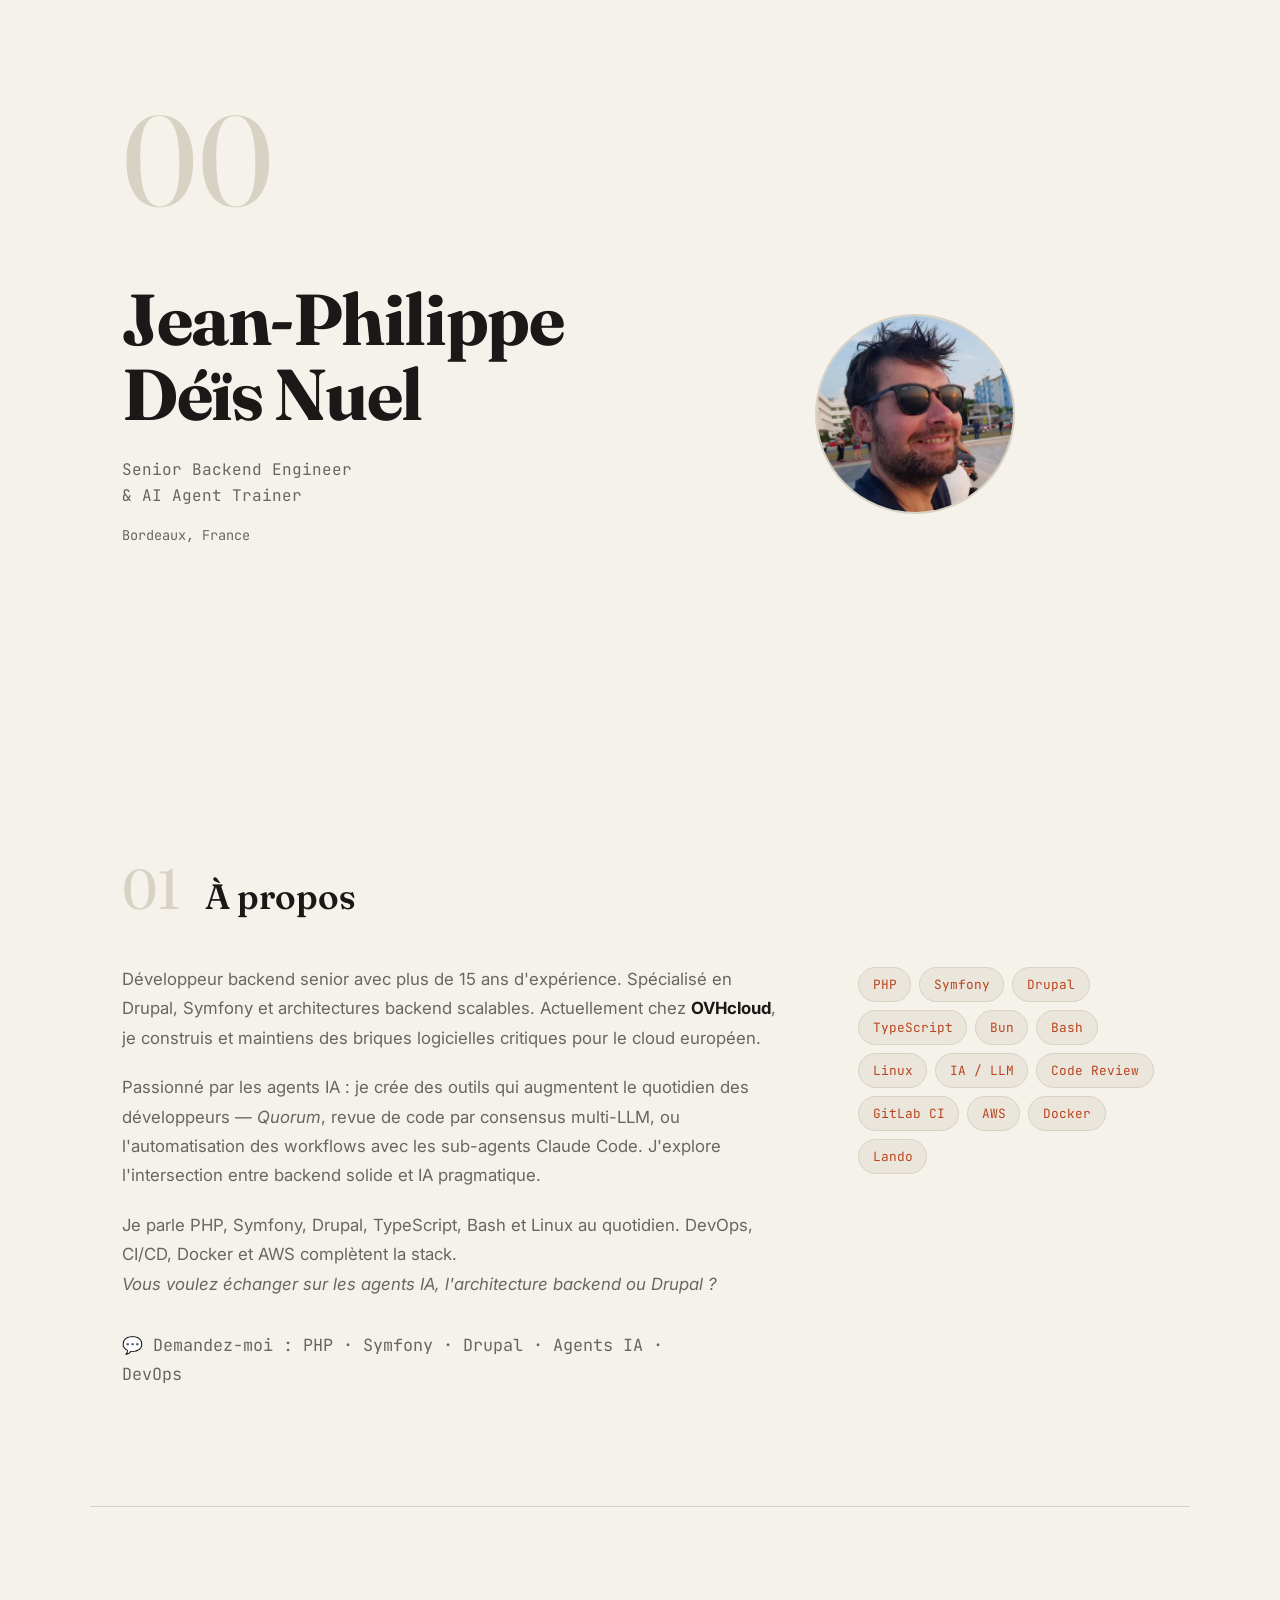
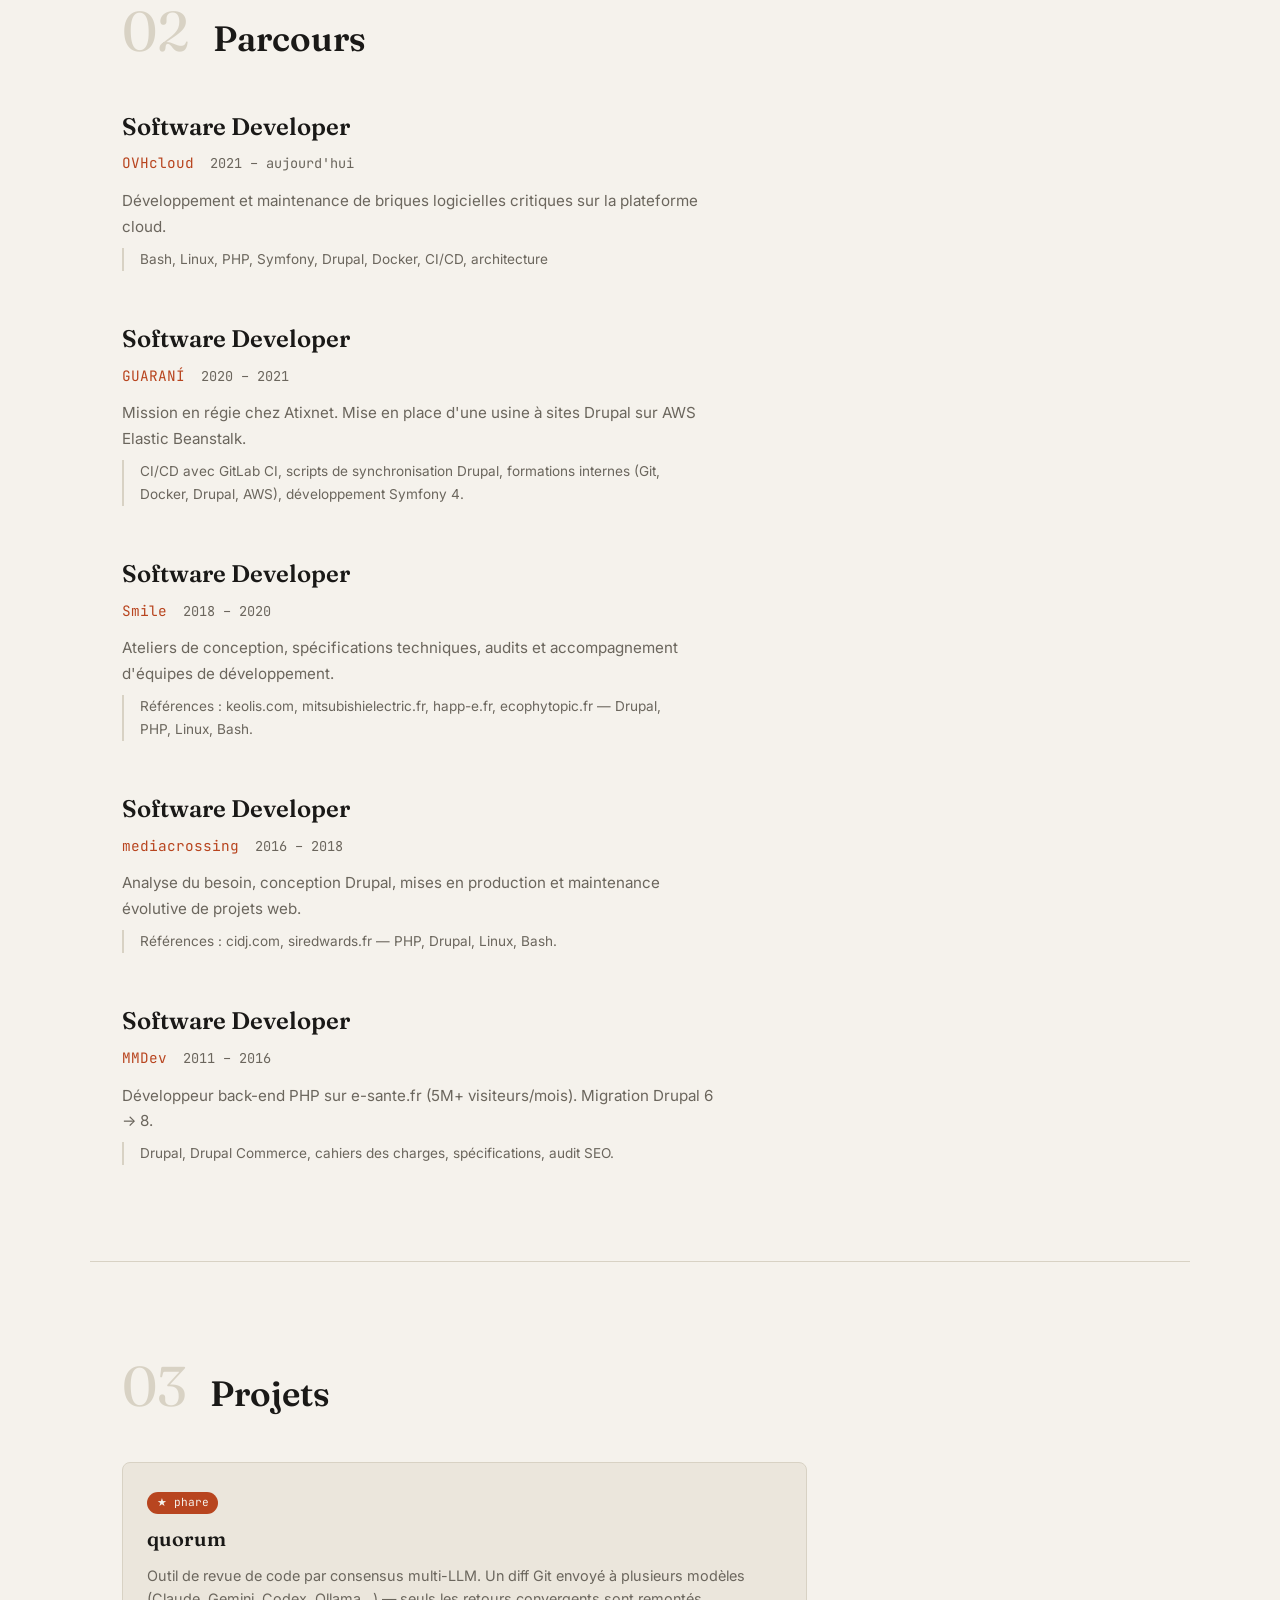
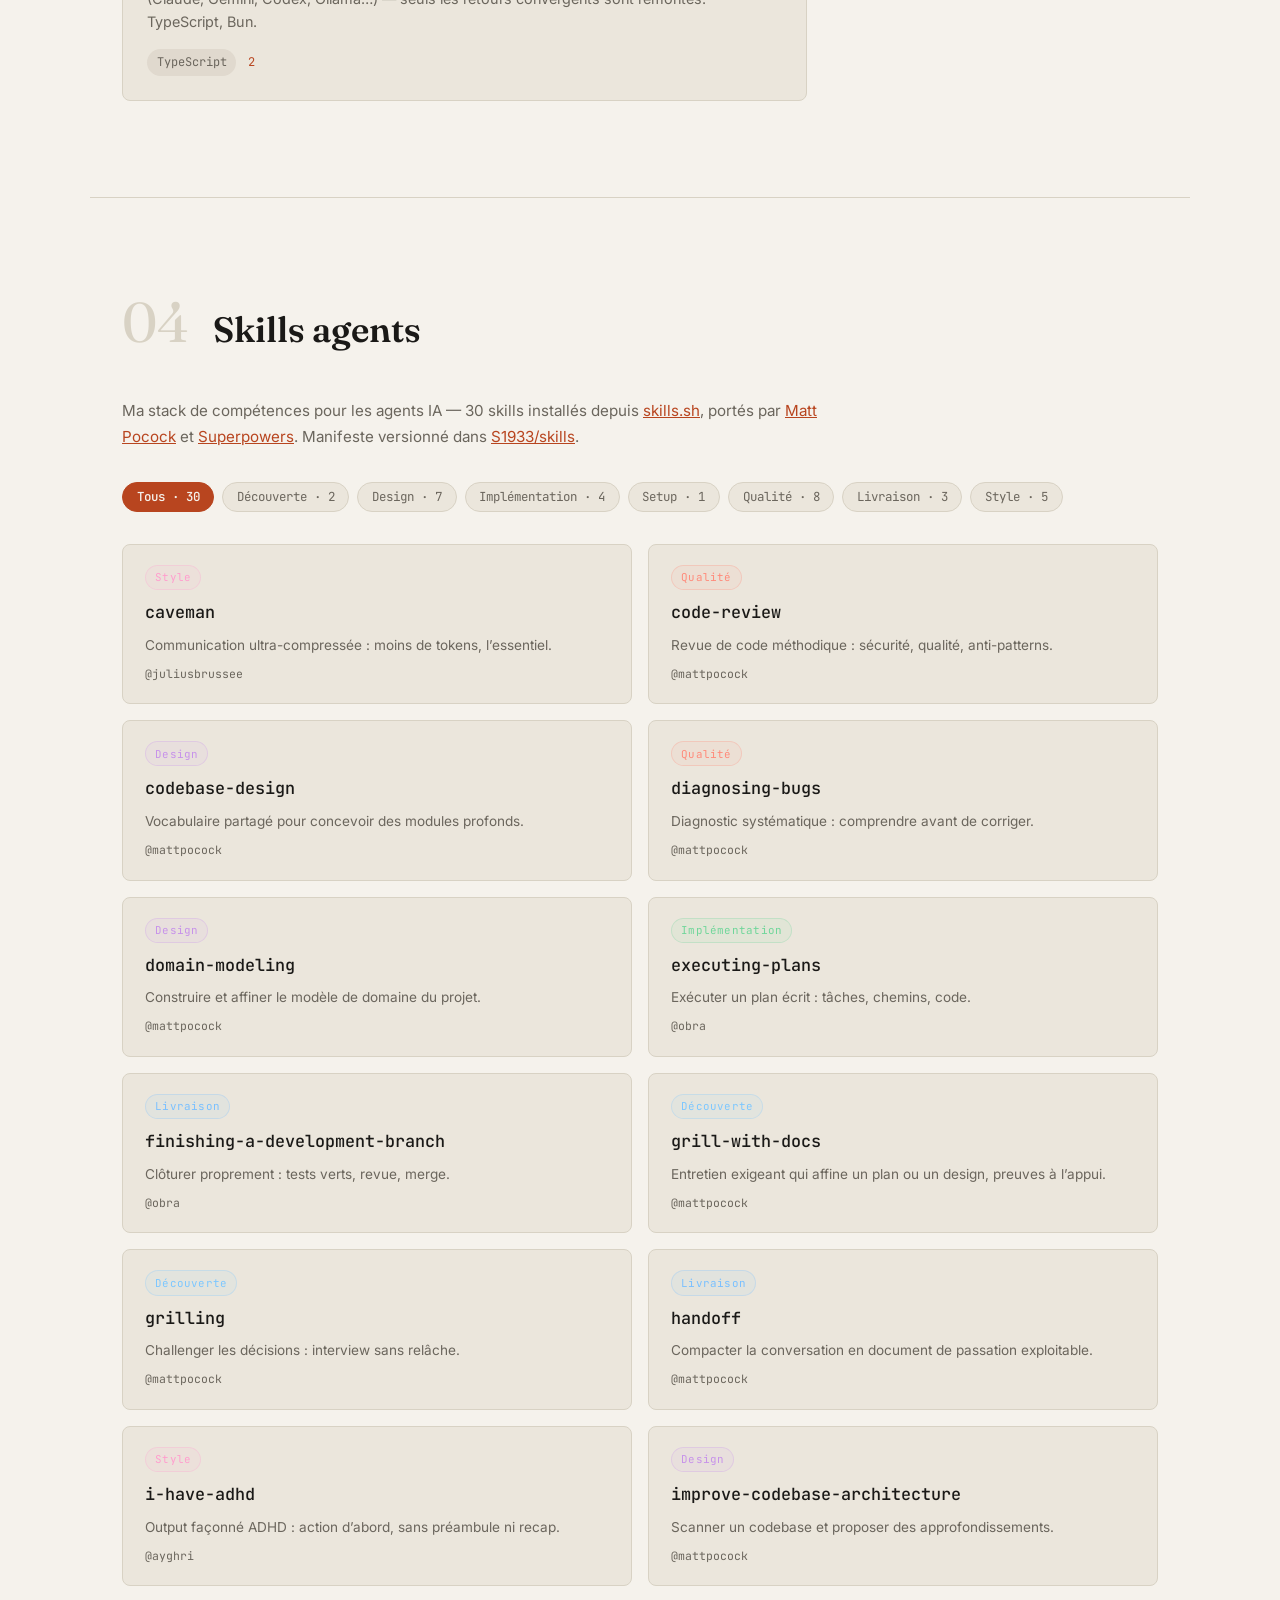
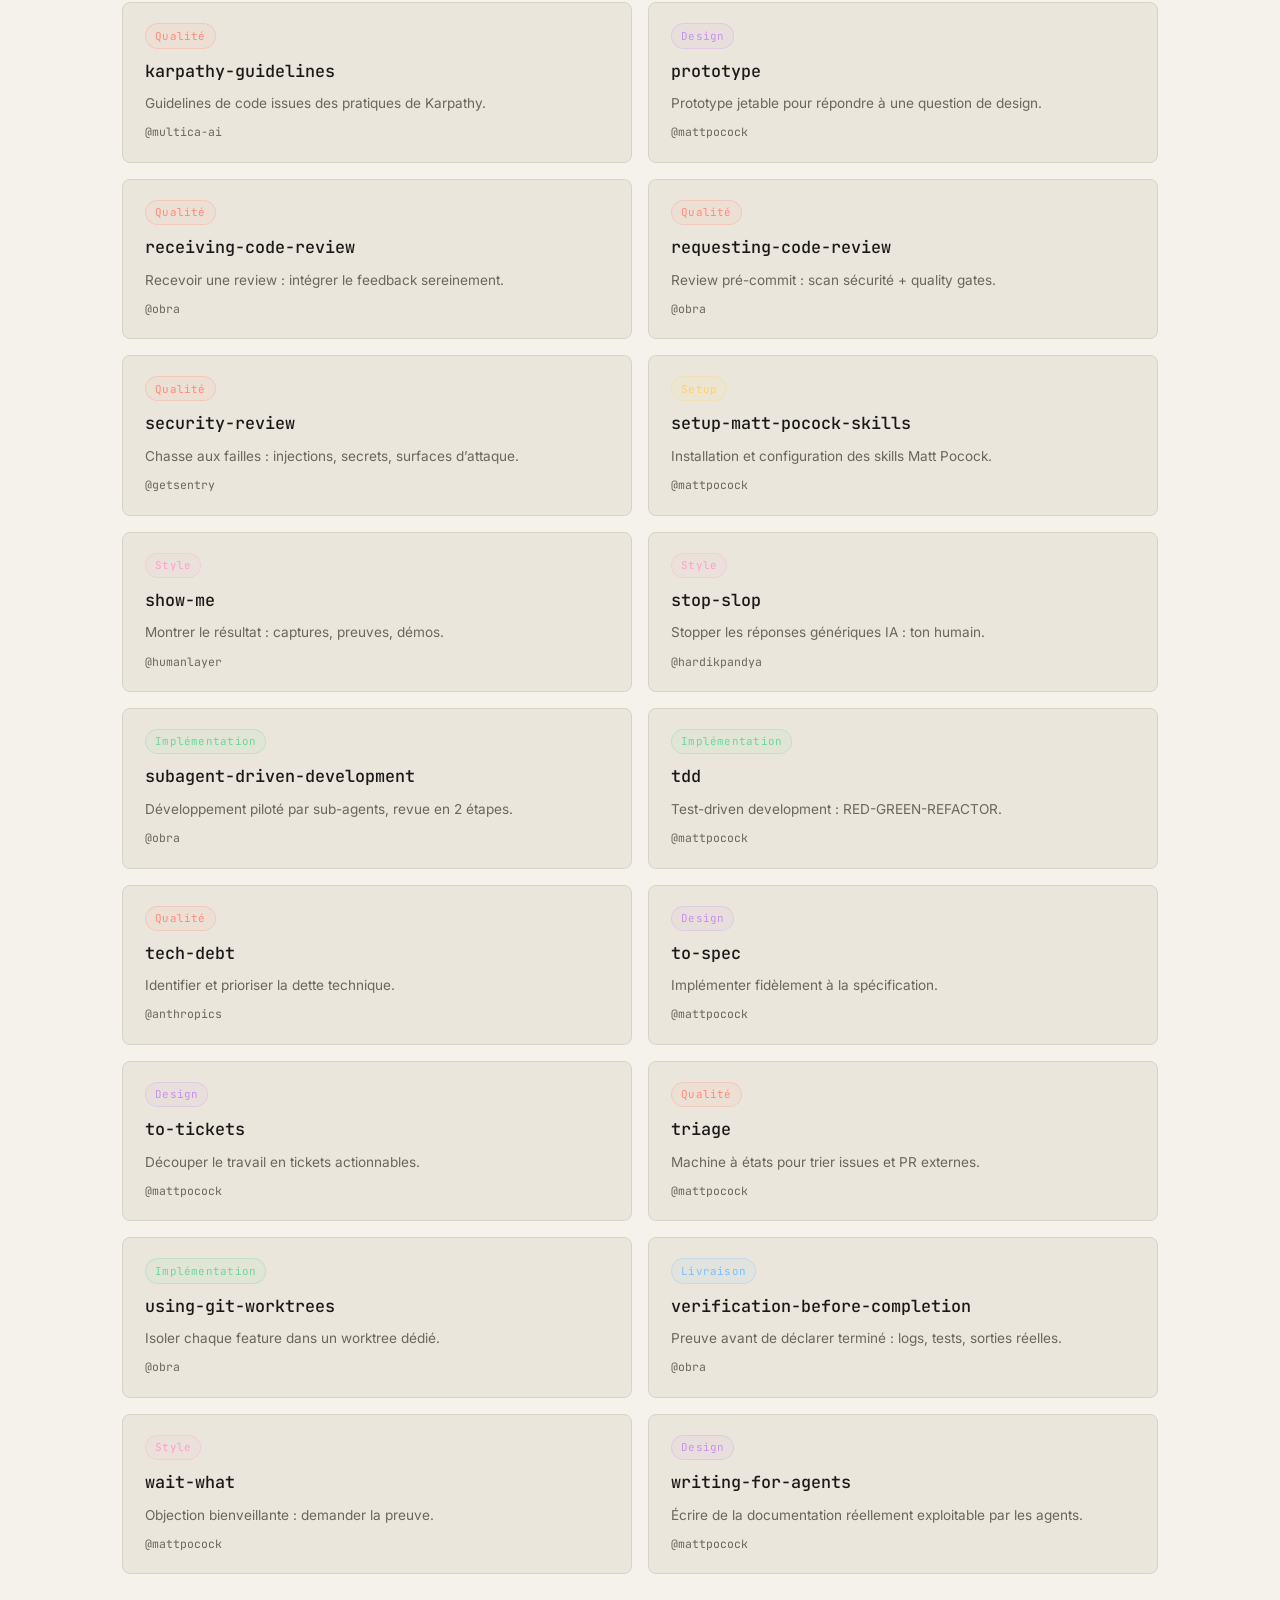
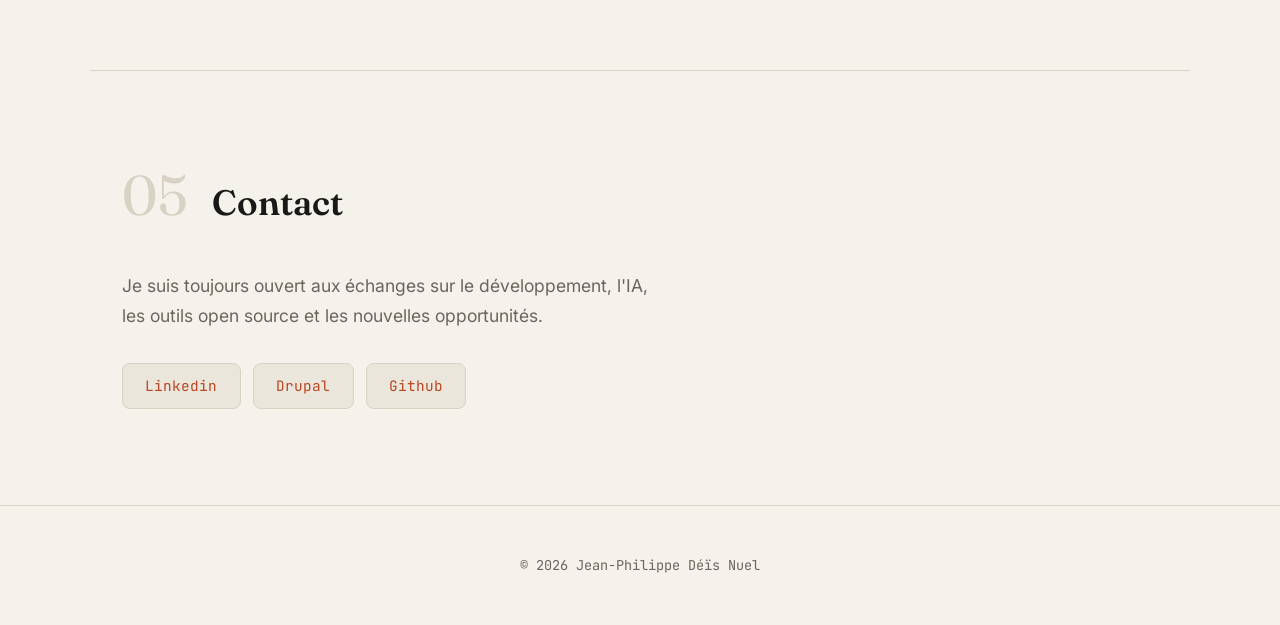
==== index.html @ d83c3d3d "chore(pages): cache-bust main.js after filter fix Add ?v=20260830 to the script tag so GitHub Pages " ====
<!DOCTYPE html>
<html lang="fr">
<head>
  <meta charset="UTF-8">
  <meta name="viewport" content="width=device-width, initial-scale=1.0">
  <meta name="description" content="Portfolio de Jean-Philippe Déïs Nuel — Senior Backend Engineer, AI Agent Trainer. Drupal, Symfony, PHP, TypeScript. Basé à Bordeaux.">
  <meta name="color-scheme" content="dark light">
  <title>Jean-Philippe Déïs Nuel — Senior Backend Engineer</title>
  <link rel="preconnect" href="https://fonts.googleapis.com">
  <link rel="preconnect" href="https://fonts.gstatic.com" crossorigin>
  <link href="https://fonts.googleapis.com/css2?family=Fraunces:opsz,wght@9..144,400;9..144,600;9..144,700&family=Inter:wght@400;500&family=JetBrains+Mono:wght@400;500&display=swap" rel="stylesheet">
  <link rel="stylesheet" href="assets/css/style.css">
  <link rel="icon" href="data:image/svg+xml,<svg xmlns='http://www.w3.org/2000/svg' viewBox='0 0 100 100'><text y='.9em' font-size='90'>🦞</text></svg>">
</head>
<body>
  <header class="hero">
    <span class="section-num">00</span>
    <div class="hero-content">
      <div class="hero-text">
        <h1>Jean-Philippe<br>Déïs Nuel</h1>
        <p class="tagline">Senior Backend Engineer<br>&amp; AI Agent Trainer</p>
        <p class="location">Bordeaux, France</p>
      </div>
      <div class="hero-photo">
        <img src="assets/personal.jpg" alt="Jean-Philippe Déïs Nuel">
      </div>
    </div>
  </header>

  <main>
    <section id="about">
      <div class="section-header">
        <span class="section-num">01</span>
        <h2>À propos</h2>
      </div>
      <div class="about-grid">
        <div class="about-text">
          <p>Développeur backend senior avec plus de 15 ans d'expérience. Spécialisé en Drupal, Symfony et architectures backend scalables. Actuellement chez <strong>OVHcloud</strong>, je construis et maintiens des briques logicielles critiques pour le cloud européen.</p>
          <p>Passionné par les agents IA : je crée des outils qui augmentent le quotidien des développeurs — <em>Quorum</em>, revue de code par consensus multi-LLM, ou l'automatisation des workflows avec les sub-agents Claude Code. J'explore l'intersection entre backend solide et IA pragmatique.</p>
          <p>Je parle PHP, Symfony, Drupal, TypeScript, Bash et Linux au quotidien. DevOps, CI/CD, Docker et AWS complètent la stack.<br><em>Vous voulez échanger sur les agents IA, l'architecture backend ou Drupal ?</em></p>
          <p class="about-cta">💬 Demandez-moi : PHP · Symfony · Drupal · Agents IA · DevOps</p>
        </div>
        <aside class="about-skills">
          <span class="skill-tag">PHP</span>
          <span class="skill-tag">Symfony</span>
          <span class="skill-tag">Drupal</span>
          <span class="skill-tag">TypeScript</span>
          <span class="skill-tag">Bun</span>
          <span class="skill-tag">Bash</span>
          <span class="skill-tag">Linux</span>
          <span class="skill-tag">IA / LLM</span>
          <span class="skill-tag">Code Review</span>
          <span class="skill-tag">GitLab CI</span>
          <span class="skill-tag">AWS</span>
          <span class="skill-tag">Docker</span>
          <span class="skill-tag">Lando</span>
        </aside>
      </div>
    </section>

    <hr class="section-divider">

    <section id="experience">
      <div class="section-header">
        <span class="section-num">02</span>
        <h2>Parcours</h2>
      </div>
      <div class="exp-list">
        <article class="exp-item">
          <h3>Software Developer</h3>
          <div class="exp-meta">
            <span class="exp-company">OVHcloud</span>
            <span class="exp-date">2021 – aujourd'hui</span>
          </div>
          <p class="exp-desc">Développement et maintenance de briques logicielles critiques sur la plateforme cloud.</p>
          <p class="exp-detail">Bash, Linux, PHP, Symfony, Drupal, Docker, CI/CD, architecture</p>
        </article>
        <article class="exp-item">
          <h3>Software Developer</h3>
          <div class="exp-meta">
            <span class="exp-company">GUARANÍ</span>
            <span class="exp-date">2020 – 2021</span>
          </div>
          <p class="exp-desc">Mission en régie chez Atixnet. Mise en place d'une usine à sites Drupal sur AWS Elastic Beanstalk.</p>
          <p class="exp-detail">CI/CD avec GitLab CI, scripts de synchronisation Drupal, formations internes (Git, Docker, Drupal, AWS), développement Symfony 4.</p>
        </article>
        <article class="exp-item">
          <h3>Software Developer</h3>
          <div class="exp-meta">
            <span class="exp-company">Smile</span>
            <span class="exp-date">2018 – 2020</span>
          </div>
          <p class="exp-desc">Ateliers de conception, spécifications techniques, audits et accompagnement d'équipes de développement.</p>
          <p class="exp-detail">Références : keolis.com, mitsubishielectric.fr, happ-e.fr, ecophytopic.fr — Drupal, PHP, Linux, Bash.</p>
        </article>
        <article class="exp-item">
          <h3>Software Developer</h3>
          <div class="exp-meta">
            <span class="exp-company">mediacrossing</span>
            <span class="exp-date">2016 – 2018</span>
          </div>
          <p class="exp-desc">Analyse du besoin, conception Drupal, mises en production et maintenance évolutive de projets web.</p>
          <p class="exp-detail">Références : cidj.com, siredwards.fr — PHP, Drupal, Linux, Bash.</p>
        </article>
        <article class="exp-item">
          <h3>Software Developer</h3>
          <div class="exp-meta">
            <span class="exp-company">MMDev</span>
            <span class="exp-date">2011 – 2016</span>
          </div>
          <p class="exp-desc">Développeur back-end PHP sur e-sante.fr (5M+ visiteurs/mois). Migration Drupal 6 → 8.</p>
          <p class="exp-detail">Drupal, Drupal Commerce, cahiers des charges, spécifications, audit SEO.</p>
        </article>
      </div>
    </section>

    <hr class="section-divider">

    <section id="projects">
      <div class="section-header">
        <span class="section-num">03</span>
        <h2>Projets</h2>
      </div>
      <div id="projects-grid" class="projects-grid"></div>
    </section>

    <hr class="section-divider">

    <section id="skills">
      <div class="section-header">
        <span class="section-num">04</span>
        <h2>Skills agents</h2>
      </div>
      <p class="skills-intro">Ma stack de compétences pour les agents IA — 30 skills installés depuis <a href="https://skills.sh/" rel="noopener" class="inline-link">skills.sh</a>, portés par <a href="https://github.com/mattpocock/skills" rel="noopener" class="inline-link">Matt Pocock</a> et <a href="https://github.com/obra/superpowers" rel="noopener" class="inline-link">Superpowers</a>. Manifeste versionné dans <a href="https://github.com/S1933/skills" rel="noopener" class="inline-link">S1933/skills</a>.</p>
      <div id="skills-filters" class="skills-filters" role="group" aria-label="Filtrer par rôle"></div>
      <div id="skills-grid" class="skills-grid"></div>
    </section>

    <hr class="section-divider">

    <section id="contact">
      <div class="section-header">
        <span class="section-num">05</span>
        <h2>Contact</h2>
      </div>
      <p class="contact-intro">Je suis toujours ouvert aux échanges sur le développement, l'IA, les outils open source et les nouvelles opportunités.</p>
      <div class="contact-links">
        <a href="https://www.linkedin.com/in/jpdn" class="contact-link" rel="noopener">Linkedin</a>
        <a href="https://www.drupal.org/u/s1933" class="contact-link" rel="noopener">Drupal</a>
        <a href="https://github.com/S1933" class="contact-link" rel="noopener">Github</a>
      </div>
    </section>
  </main>

  <footer>
    <p>© 2026 Jean-Philippe Déïs Nuel</p>
  </footer>

  <script src="assets/js/main.js?v=20260830"></script>
</body>
</html>
---- assets/css/style.css ----
/* ── Variables ── */
:root {
  --bg: #0f0f0e;
  --surface: #1a1917;
  --surface-hover: #242320;
  --border: #2a2825;
  --text: #e8e4dc;
  --text-muted: #9a948a;
  --accent: #c8553d;
  --accent-hover: #d4664f;
  --shadow: 0 2px 12px rgba(0, 0, 0, 0.3);
  --font-serif: 'Fraunces', Georgia, 'Times New Roman', serif;
  --font-sans: 'Inter', system-ui, -apple-system, BlinkMacSystemFont, sans-serif;
  --font-mono: 'JetBrains Mono', ui-monospace, 'SF Mono', monospace;
  --radius: 8px;
  --transition: 200ms ease;
}

[data-theme="light"] {
  --bg: #f5f2ec;
  --surface: #ebe6dc;
  --surface-hover: #e0d9ce;
  --border: #d8d2c4;
  --text: #1a1917;
  --text-muted: #6b665d;
  --accent: #b8451f;
  --accent-hover: #a03d1b;
  --shadow: 0 2px 12px rgba(0, 0, 0, 0.06);
}

/* ── Reset ── */
*, *::before, *::after { margin: 0; padding: 0; box-sizing: border-box; }
html { scroll-behavior: smooth; scroll-padding-top: 5rem; }
body {
  font-family: var(--font-sans);
  font-size: 1rem;
  line-height: 1.7;
  color: var(--text);
  background: var(--bg);
  transition: background var(--transition), color var(--transition);
  -webkit-font-smoothing: antialiased;
  -moz-osx-font-smoothing: grayscale;
}

h1, h2, h3 { font-family: var(--font-serif); font-weight: 600; }
a { color: inherit; }

/* ── Navigation ── */
nav {
  position: fixed;
  top: 0; left: 0; right: 0;
  z-index: 1000;
  background: rgba(15, 15, 14, 0.85);
  backdrop-filter: blur(12px);
  -webkit-backdrop-filter: blur(12px);
  border-bottom: 1px solid var(--border);
  transition: background var(--transition), border var(--transition);
}

[data-theme="light"] nav {
  background: rgba(245, 242, 236, 0.85);
}

.nav-inner {
  max-width: 1100px;
  margin: 0 auto;
  display: flex;
  justify-content: space-between;
  align-items: center;
  padding: 0 2rem;
  height: 4rem;
}

.nav-brand {
  font-family: var(--font-serif);
  font-size: 1rem;
  font-weight: 600;
  color: var(--text);
  text-decoration: none;
  letter-spacing: -0.01em;
}

.nav-links {
  display: flex;
  list-style: none;
  gap: 0.25rem;
  align-items: center;
}

.nav-links a {
  color: var(--text-muted);
  text-decoration: none;
  padding: 0.5rem 0.75rem;
  border-radius: var(--radius);
  font-size: 0.875rem;
  font-family: var(--font-mono);
  transition: color var(--transition), background var(--transition);
}

.nav-links a:hover,
.nav-links a.active {
  color: var(--accent);
  background: var(--surface);
}

.theme-toggle {
  background: none;
  border: 1px solid var(--border);
  color: var(--text-muted);
  cursor: pointer;
  padding: 0.35rem 0.55rem;
  border-radius: var(--radius);
  font-size: 0.95rem;
  font-family: var(--font-mono);
  line-height: 1;
  transition: color var(--transition), border var(--transition);
}
.theme-toggle:hover { color: var(--accent); border-color: var(--accent); }

/* ── Hero ── */
.hero {
  min-height: 85vh;
  display: flex;
  align-items: center;
  padding: 8rem 2rem 4rem;
  max-width: 1100px;
  margin: 0 auto;
  position: relative;
}

.hero > .section-num {
  position: absolute;
  top: 6rem;
  left: 2rem;
  font-family: var(--font-serif);
  font-size: 8rem;
  font-weight: 400;
  color: var(--border);
  line-height: 1;
  pointer-events: none;
  user-select: none;
}

.hero-content {
  display: grid;
  grid-template-columns: 1fr 1fr;
  gap: 4rem;
  align-items: center;
  width: 100%;
}

.hero-text h1 {
  font-size: 4.5rem;
  font-weight: 700;
  line-height: 1.05;
  letter-spacing: -0.02em;
  color: var(--text);
  margin-bottom: 1.5rem;
}

.hero-text .tagline {
  font-family: var(--font-mono);
  font-size: 1rem;
  color: var(--text-muted);
  margin-bottom: 1rem;
  line-height: 1.6;
}

.hero-text .location {
  font-family: var(--font-mono);
  font-size: 0.85rem;
  color: var(--text-muted);
}

.hero-photo {
  display: flex;
  justify-content: center;
  align-items: center;
}

.hero-photo img {
  width: 200px;
  height: 200px;
  border-radius: 50%;
  object-fit: cover;
  border: 2px solid var(--border);
}

/* ── Sections ── */
section {
  padding: 6rem 2rem;
  max-width: 1100px;
  margin: 0 auto;
}

.section-header {
  display: flex;
  align-items: baseline;
  gap: 1.5rem;
  margin-bottom: 3rem;
}

.section-header .section-num {
  font-family: var(--font-serif);
  font-size: 3.5rem;
  font-weight: 400;
  color: var(--border);
  line-height: 1;
  flex-shrink: 0;
}

section h2 {
  font-size: 2.2rem;
  line-height: 1.1;
  color: var(--text);
}

.section-divider {
  border: none;
  height: 1px;
  background: var(--border);
  max-width: 1100px;
  margin: 0 auto;
}

/* ── About ── */
.about-grid {
  display: grid;
  grid-template-columns: 1fr 300px;
  gap: 4rem;
  align-items: start;
}

.about-text p {
  margin-bottom: 1.25rem;
  font-size: 1.05rem;
  color: var(--text-muted);
  max-width: 60ch;
  line-height: 1.75;
}

.about-text strong { color: var(--text); }

.about-cta {
  margin-top: 2rem;
  font-family: var(--font-mono);
  font-size: 0.85rem;
  color: var(--text-muted);
}

.about-skills {
  display: flex;
  flex-wrap: wrap;
  gap: 0.5rem;
  padding-top: 0.15rem;
}

.skill-tag {
  background: var(--surface);
  border: 1px solid var(--border);
  color: var(--accent);
  padding: 0.35rem 0.85rem;
  border-radius: 9999px;
  font-size: 0.8rem;
  font-family: var(--font-mono);
  transition: border-color var(--transition), background var(--transition);
}
.skill-tag:hover { border-color: var(--accent); }

/* ── Experience ── */
.exp-list {
  display: flex;
  flex-direction: column;
  gap: 3rem;
}

.exp-item h3 {
  font-size: 1.5rem;
  font-weight: 600;
  color: var(--text);
  margin-bottom: 0.25rem;
}

.exp-meta {
  display: flex;
  gap: 1rem;
  align-items: baseline;
  margin-bottom: 0.75rem;
  font-family: var(--font-mono);
}

.exp-company { color: var(--accent); font-size: 0.9rem; }
.exp-date { color: var(--text-muted); font-size: 0.85rem; }

.exp-desc {
  color: var(--text-muted);
  font-size: 0.95rem;
  max-width: 60ch;
  margin-bottom: 0.5rem;
}

.exp-detail {
  color: var(--text-muted);
  font-size: 0.85rem;
  max-width: 60ch;
  padding-left: 1rem;
  border-left: 2px solid var(--border);
}

/* ── Projects ── */
.projects-grid {
  display: grid;
  grid-template-columns: repeat(3, 1fr);
  gap: 1rem;
}

.project-card:first-child {
  grid-column: span 2;
}

.project-card {
  background: var(--surface);
  border: 1px solid var(--border);
  border-radius: var(--radius);
  padding: 1.5rem;
  transition: border-color var(--transition), box-shadow var(--transition), transform var(--transition);
  text-decoration: none;
  display: block;
}
.project-card:hover {
  border-color: var(--accent);
  box-shadow: var(--shadow);
  transform: translateY(-2px);
}

.project-card h3 {
  font-size: 1.25rem;
  font-weight: 600;
  color: var(--text);
  margin-bottom: 0.5rem;
}

.project-card .project-desc {
  color: var(--text-muted);
  font-size: 0.9rem;
  margin-bottom: 1rem;
  line-height: 1.6;
}

.project-meta {
  display: flex;
  gap: 0.75rem;
  align-items: center;
  font-family: var(--font-mono);
  font-size: 0.75rem;
}

.project-lang {
  background: var(--surface-hover);
  color: var(--text-muted);
  padding: 0.2rem 0.6rem;
  border-radius: 9999px;
}

.project-star { color: var(--accent); }

.featured-badge {
  display: inline-block;
  background: var(--accent);
  color: var(--bg);
  padding: 0.1rem 0.6rem;
  border-radius: 9999px;
  font-size: 0.7rem;
  font-family: var(--font-mono);
  margin-bottom: 0.5rem;
}

.loading-skeleton {
  background: var(--surface);
  border: 1px solid var(--border);
  border-radius: var(--radius);
  padding: 1.5rem;
}

.loading-skeleton .skeleton-line {
  height: 0.8rem;
  background: var(--border);
  border-radius: 3px;
  margin-bottom: 0.5rem;
}

.loading-skeleton .skeleton-line:first-child { width: 50%; }
.loading-skeleton .skeleton-line:nth-child(2) { width: 85%; }
.loading-skeleton .skeleton-line:last-child { width: 65%; margin-bottom: 0; }

.api-note {
  margin-top: 2rem;
  text-align: center;
  font-family: var(--font-mono);
  font-size: 0.8rem;
  color: var(--text-muted);
  grid-column: 1 / -1;
}

/* ── Skills agents ── */
.skills-intro {
  color: var(--text-muted);
  font-size: 0.95rem;
  max-width: 70ch;
  margin-bottom: 2rem;
  line-height: 1.7;
}
.inline-link { color: var(--accent); }

.skills-filters {
  display: flex;
  flex-wrap: wrap;
  gap: 0.5rem;
  margin-bottom: 2rem;
}
.skill-filter {
  background: var(--surface);
  border: 1px solid var(--border);
  color: var(--text-muted);
  padding: 0.35rem 0.85rem;
  border-radius: 9999px;
  font-size: 0.78rem;
  font-family: var(--font-mono);
  cursor: pointer;
  transition: border-color var(--transition), color var(--transition), background var(--transition);
}
.skill-filter:hover { border-color: var(--accent); color: var(--text); }
.skill-filter.active {
  background: var(--accent);
  border-color: var(--accent);
  color: var(--bg);
  font-weight: 500;
}

.skills-grid {
  display: grid;
  grid-template-columns: repeat(2, 1fr);
  gap: 1rem;
}
.skill-card {
  background: var(--surface);
  border: 1px solid var(--border);
  border-radius: var(--radius);
  padding: 1.25rem 1.4rem;
  display: flex;
  flex-direction: column;
  gap: 0.5rem;
  text-decoration: none;
  transition: border-color var(--transition), box-shadow var(--transition), transform var(--transition);
}
.skill-card:hover {
  border-color: var(--accent);
  box-shadow: var(--shadow);
  transform: translateY(-2px);
}
.skill-card-head { display: flex; align-items: center; }
.skill-role {
  font-family: var(--font-mono);
  font-size: 0.68rem;
  padding: 0.15rem 0.55rem;
  border-radius: 9999px;
  border: 1px solid;
  letter-spacing: 0.02em;
}
.skill-name {
  font-family: var(--font-mono);
  font-size: 1.05rem;
  font-weight: 500;
  color: var(--text);
  margin: 0;
}
.skill-desc {
  color: var(--text-muted);
  font-size: 0.85rem;
  line-height: 1.55;
  margin: 0;
  flex: 1;
}
.skill-meta { display: flex; align-items: center; }
.skill-owner {
  font-family: var(--font-mono);
  font-size: 0.72rem;
  color: var(--text-muted);
}

/* ── Contact ── */
.contact-intro {
  font-size: 1.1rem;
  color: var(--text-muted);
  max-width: 50ch;
  margin-bottom: 2rem;
}

.contact-links {
  display: flex;
  flex-wrap: wrap;
  gap: 0.75rem;
}

.contact-link {
  display: inline-flex;
  align-items: center;
  padding: 0.6rem 1.4rem;
  background: var(--surface);
  border: 1px solid var(--border);
  border-radius: var(--radius);
  color: var(--accent);
  text-decoration: none;
  font-family: var(--font-mono);
  font-size: 0.9rem;
  transition: border-color var(--transition), background var(--transition), transform var(--transition);
}
.contact-link:hover {
  border-color: var(--accent);
  background: var(--surface-hover);
  transform: translateY(-1px);
}

/* ── Footer ── */
footer {
  text-align: center;
  padding: 3rem 2rem;
  border-top: 1px solid var(--border);
  color: var(--text-muted);
  font-size: 0.85rem;
  font-family: var(--font-mono);
}

/* ── Responsive ── */
@media (max-width: 900px) {
  .projects-grid {
    grid-template-columns: repeat(2, 1fr);
  }
  .project-card:first-child {
    grid-column: span 2;
  }
}

@media (max-width: 768px) {
  .nav-brand { font-size: 0.9rem; }
  .nav-inner { padding: 0 1rem; }
  .nav-links a { padding: 0.3rem 0.5rem; font-size: 0.75rem; }

  .hero { min-height: 60vh; padding: 6rem 1.5rem 2rem; }
  .hero > .section-num { font-size: 4rem; top: 4rem; left: 1rem; }
  .hero-content {
    grid-template-columns: 1fr;
    gap: 2rem;
    text-align: center;
  }
  .hero-text h1 { font-size: 2.8rem; }
  .hero-photo img { width: 140px; height: 140px; }

  section { padding: 4rem 1.5rem; }
  section h2 { font-size: 1.6rem; }
  .section-header { gap: 1rem; margin-bottom: 2rem; }
  .section-header .section-num { font-size: 2.5rem; }

  .about-grid {
    grid-template-columns: 1fr;
    gap: 2rem;
  }

  .exp-list { gap: 2.5rem; }
  .exp-item h3 { font-size: 1.25rem; }
  .exp-meta { flex-direction: column; gap: 0.15rem; }

  .projects-grid {
    grid-template-columns: 1fr;
  }
  .project-card:first-child {
    grid-column: span 1;
  }

  .skills-grid { grid-template-columns: 1fr; }
}

/* ── Reduced motion ── */
@media (prefers-reduced-motion: reduce) {
  *, *::before, *::after {
    animation-duration: 0.01ms !important;
    transition-duration: 0.01ms !important;
  }
  html { scroll-behavior: auto; }
}
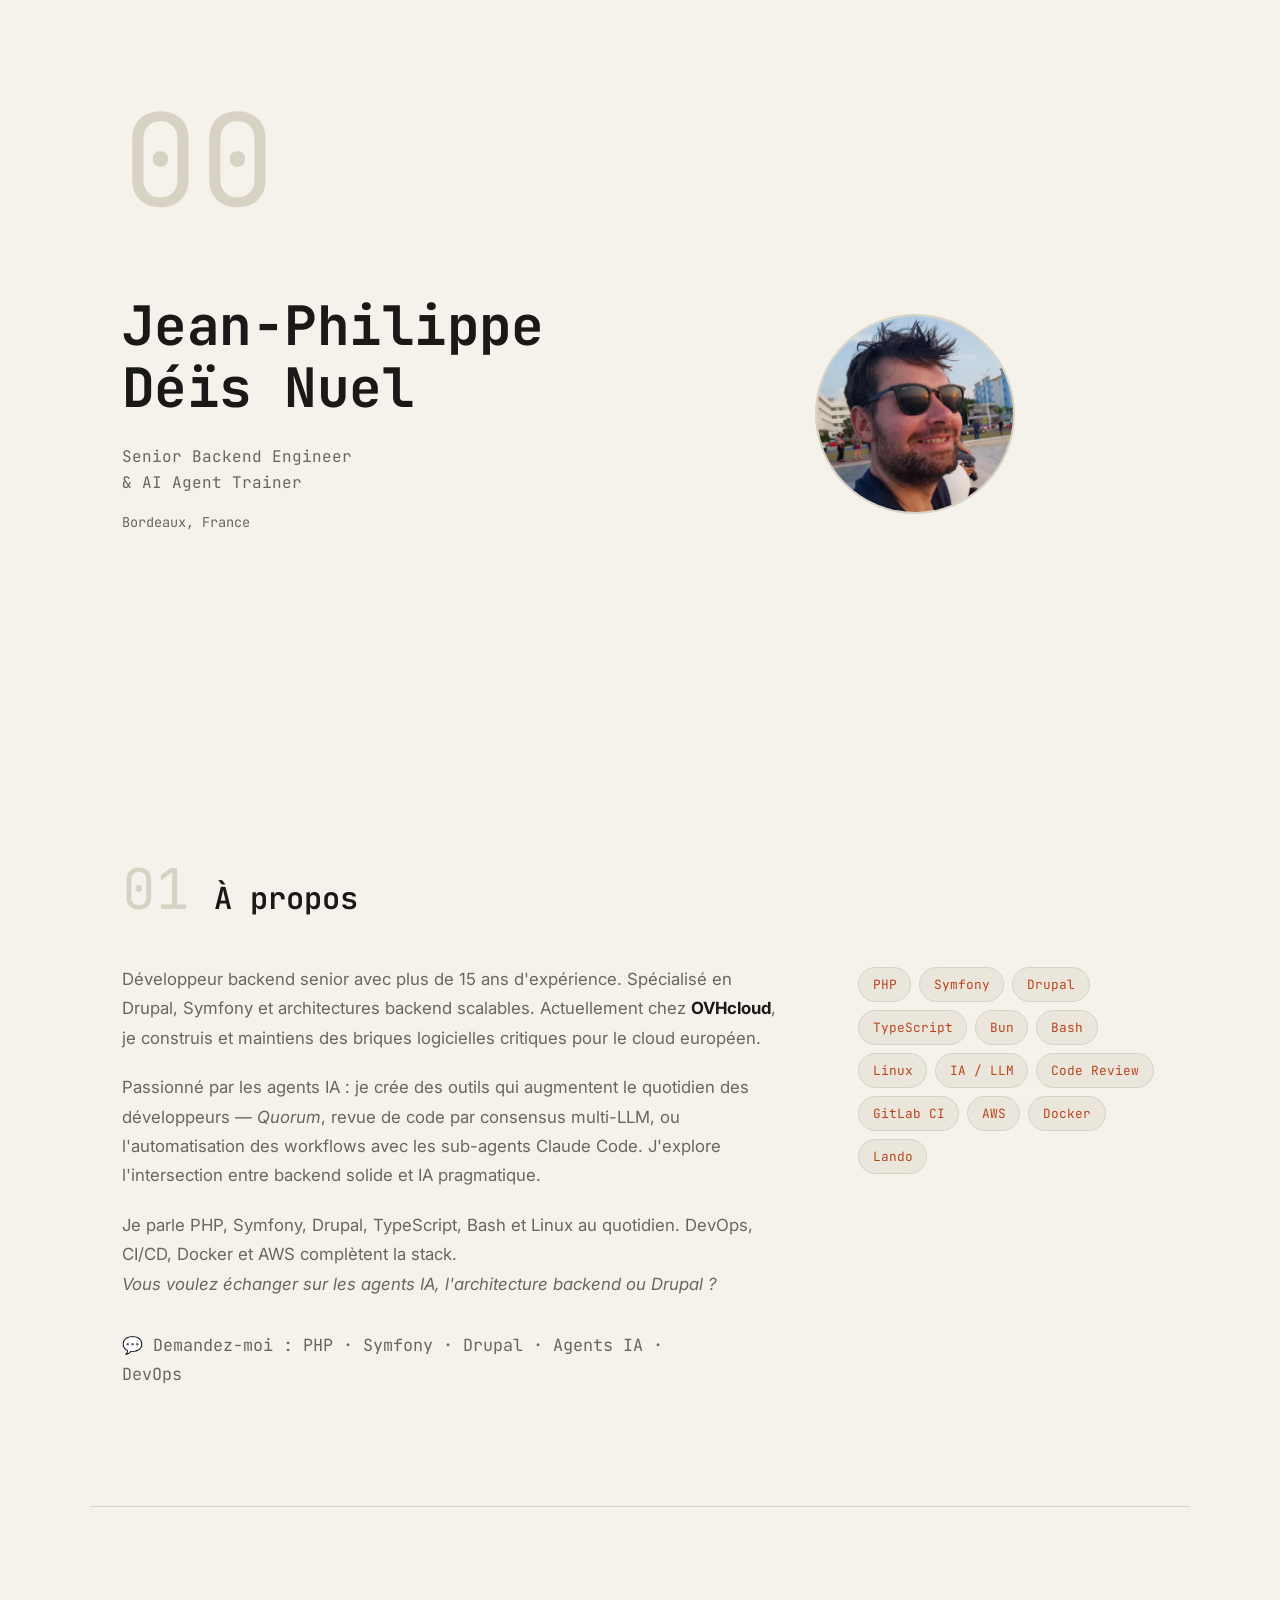
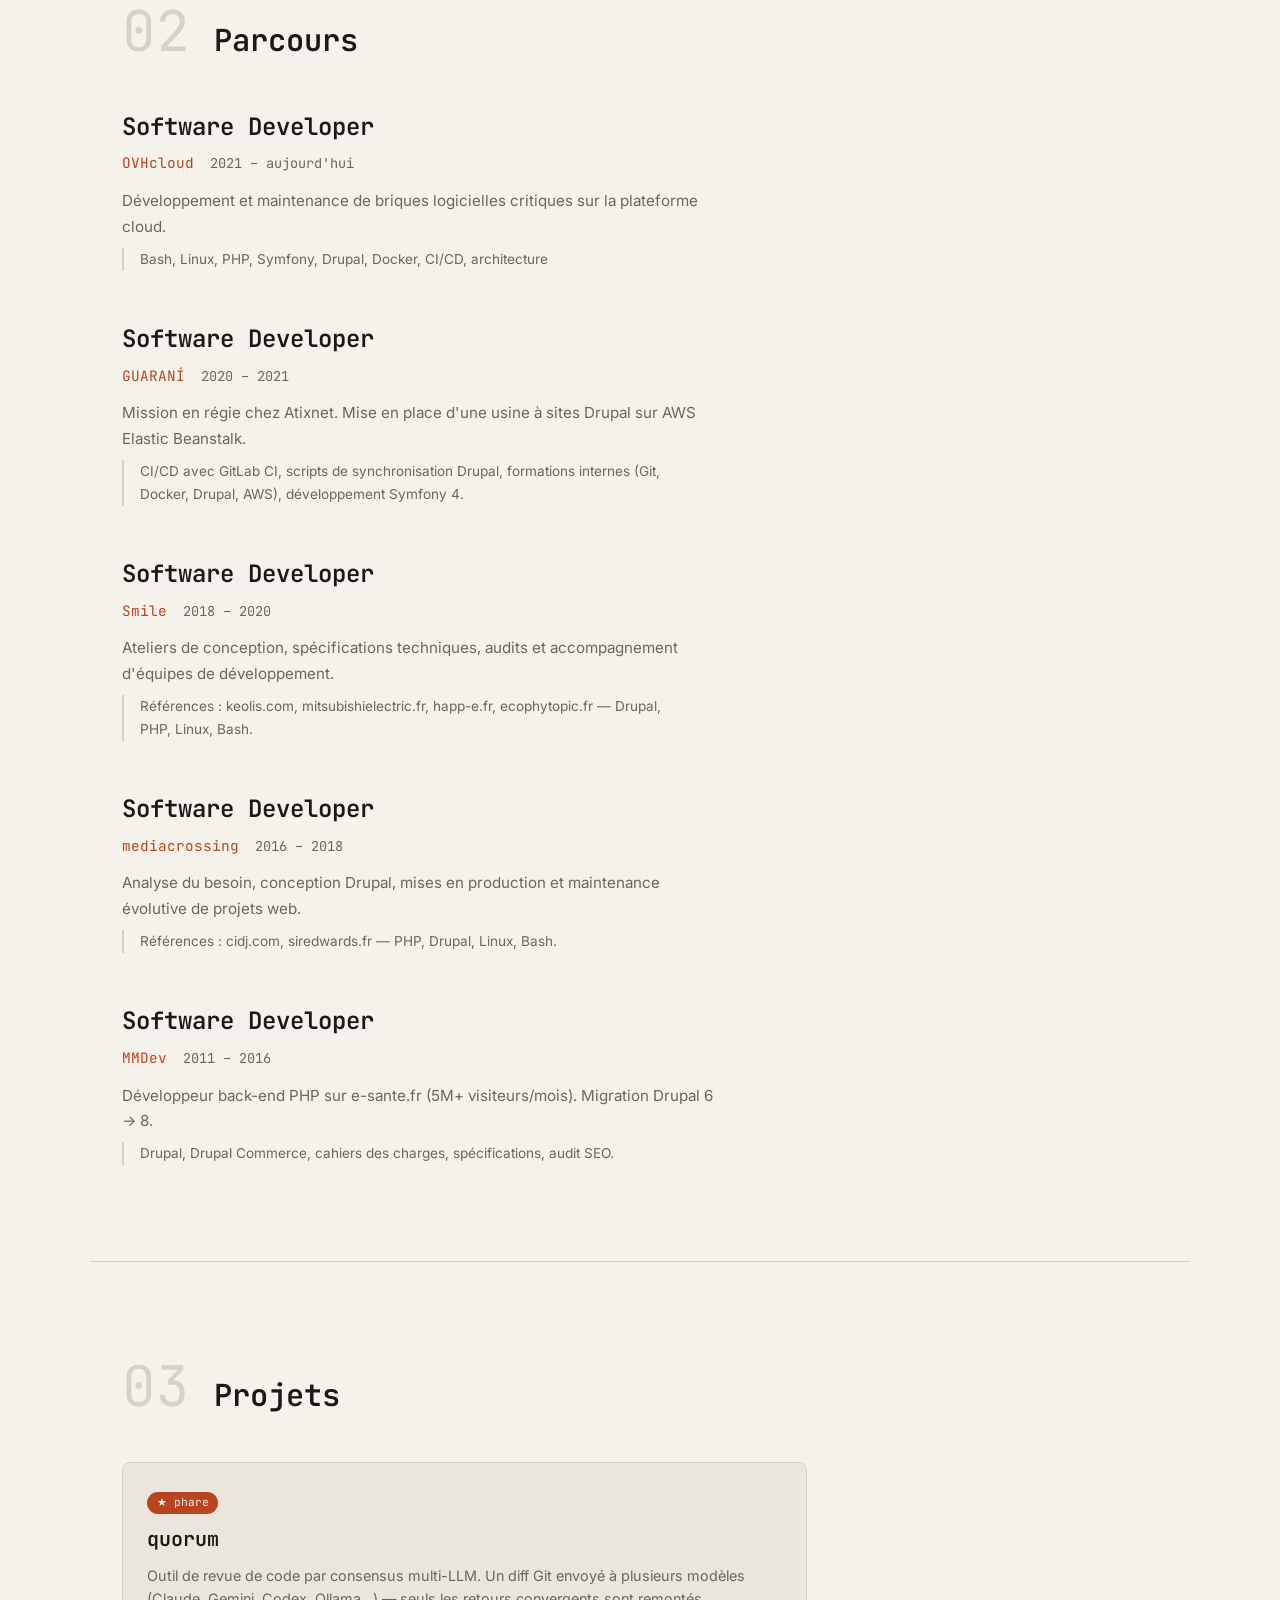
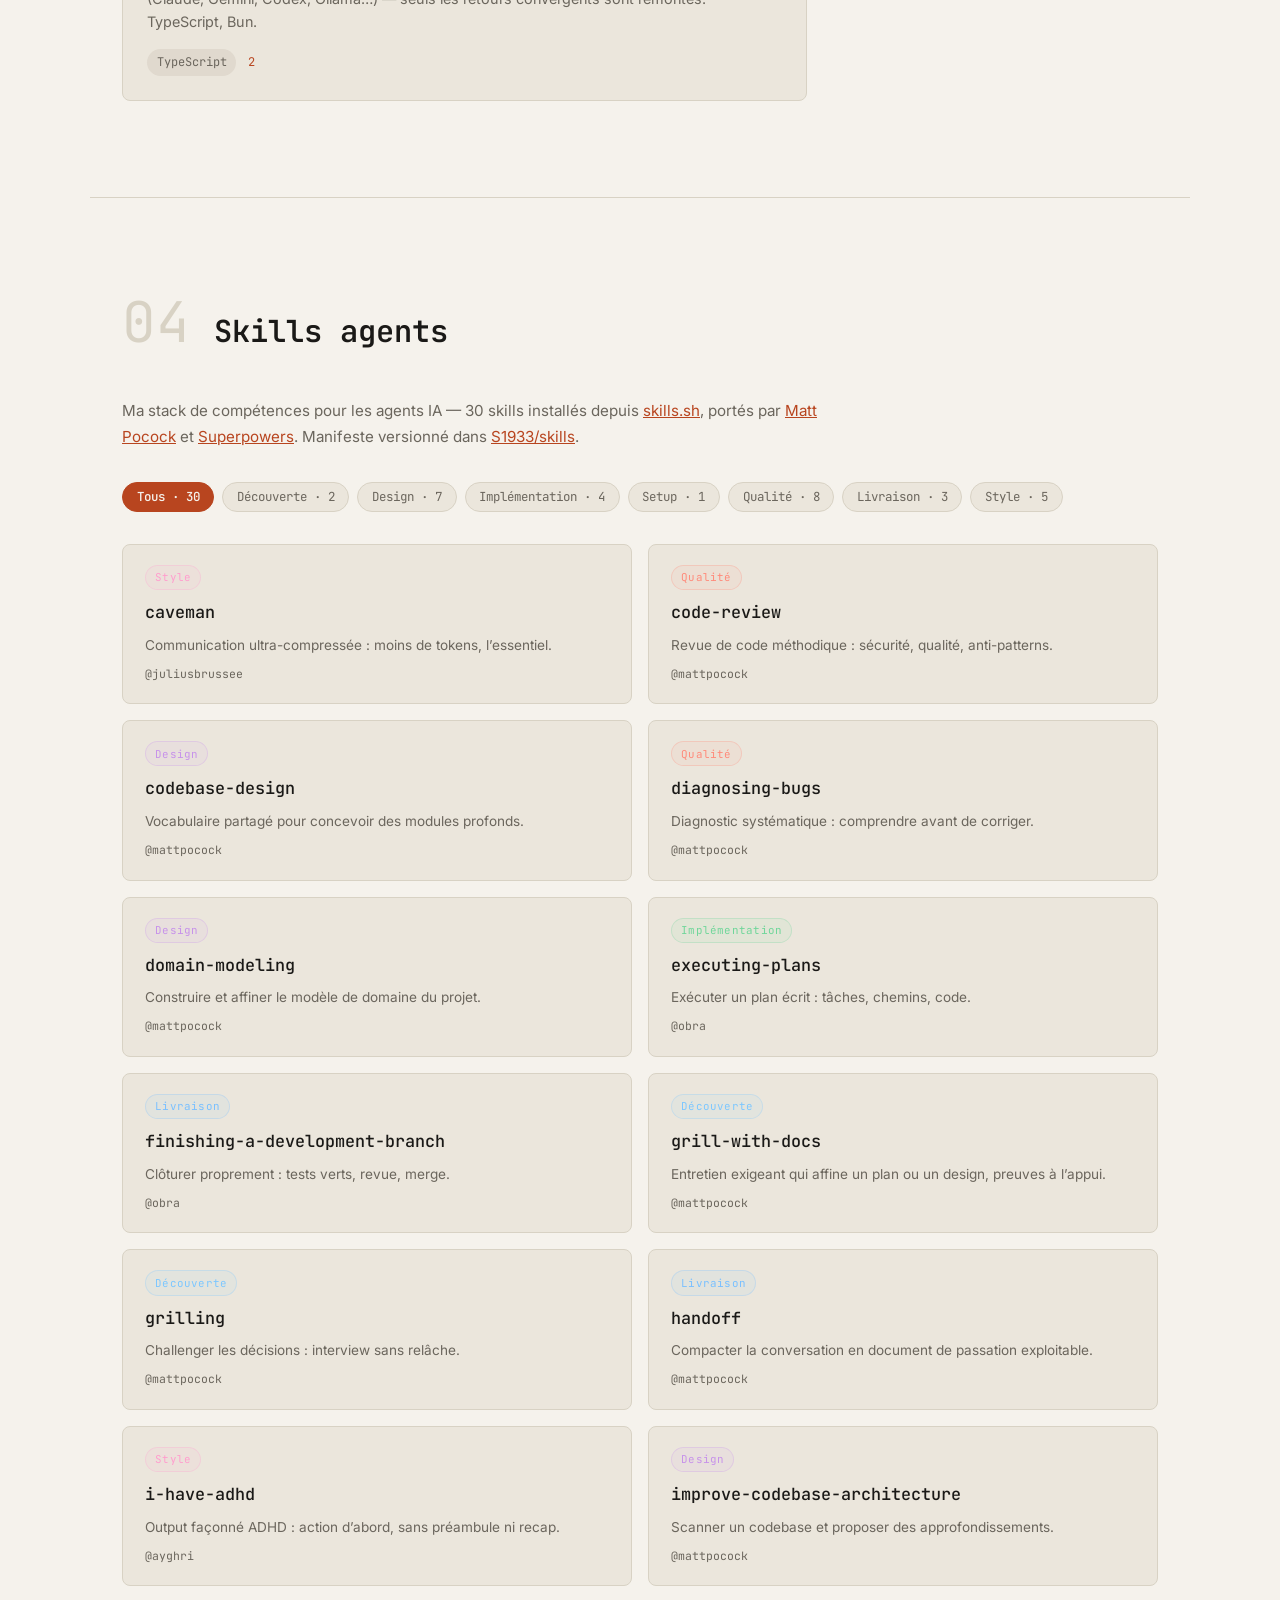
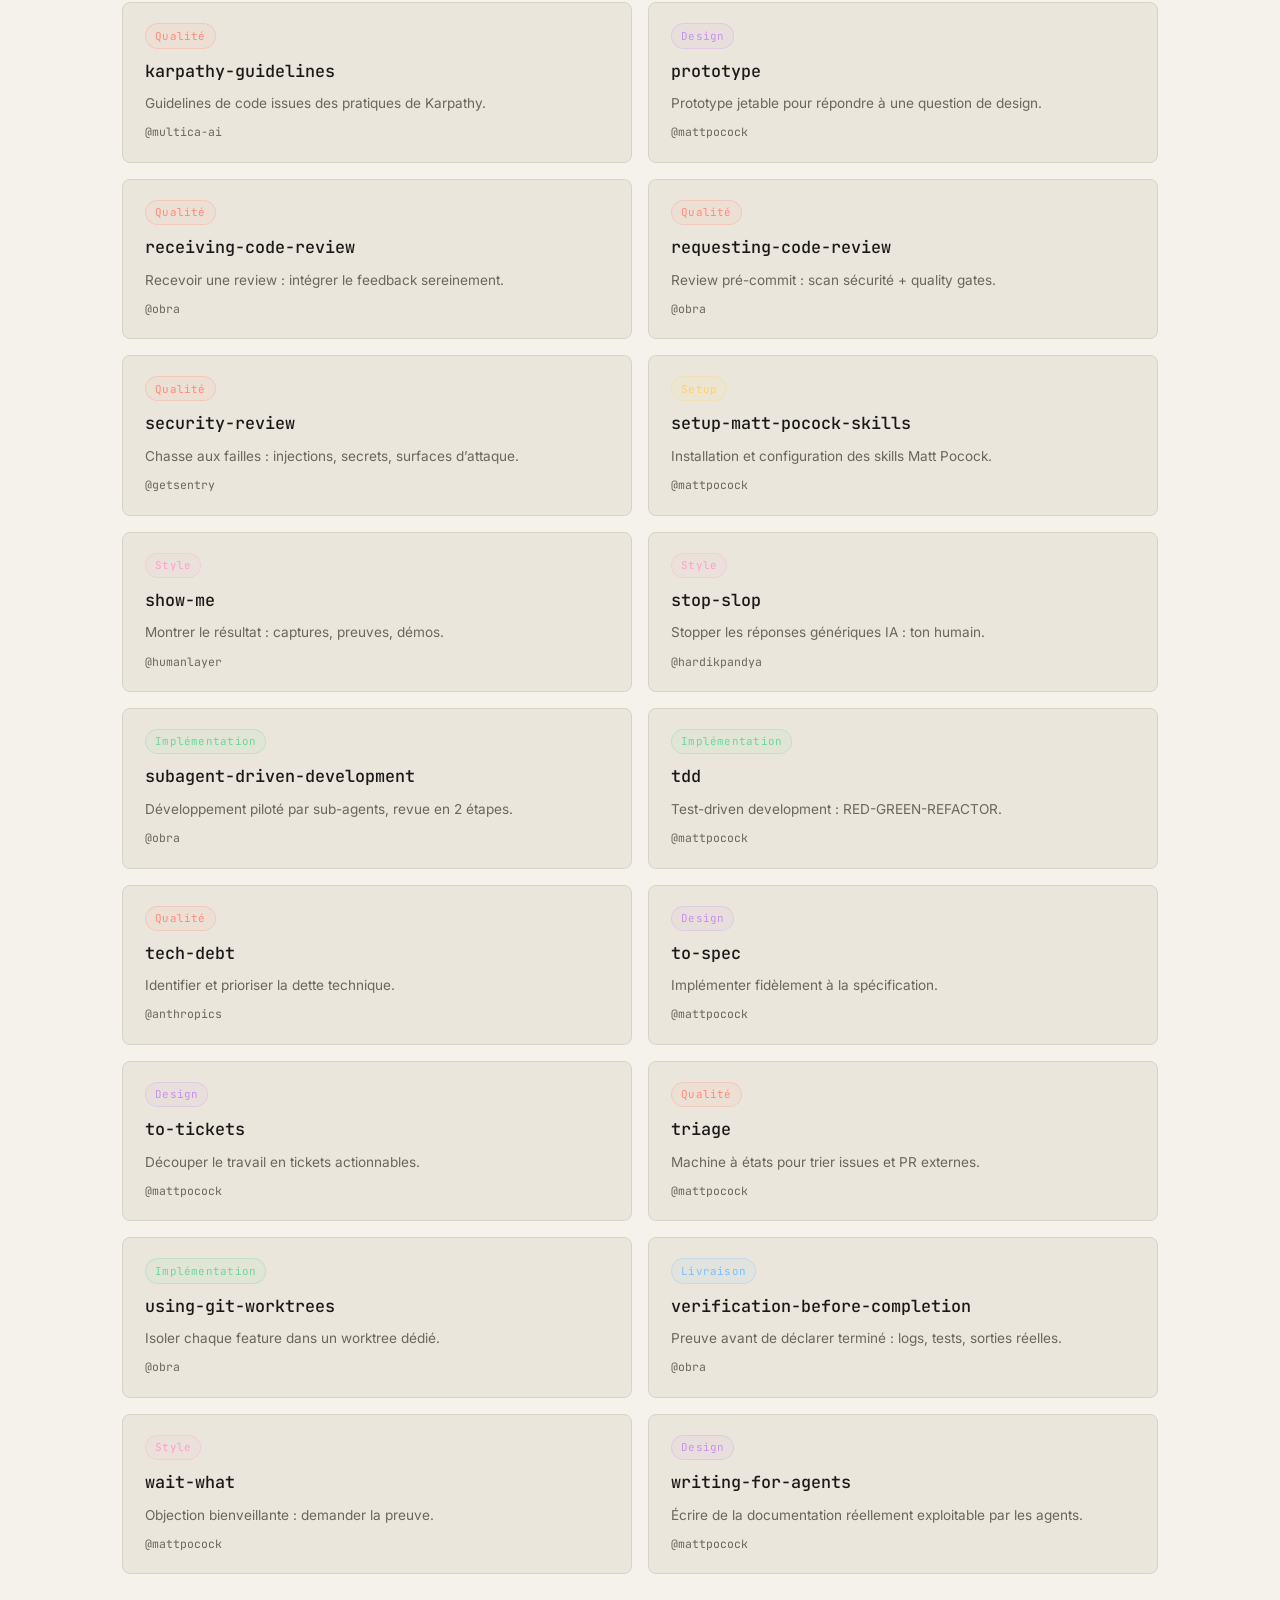
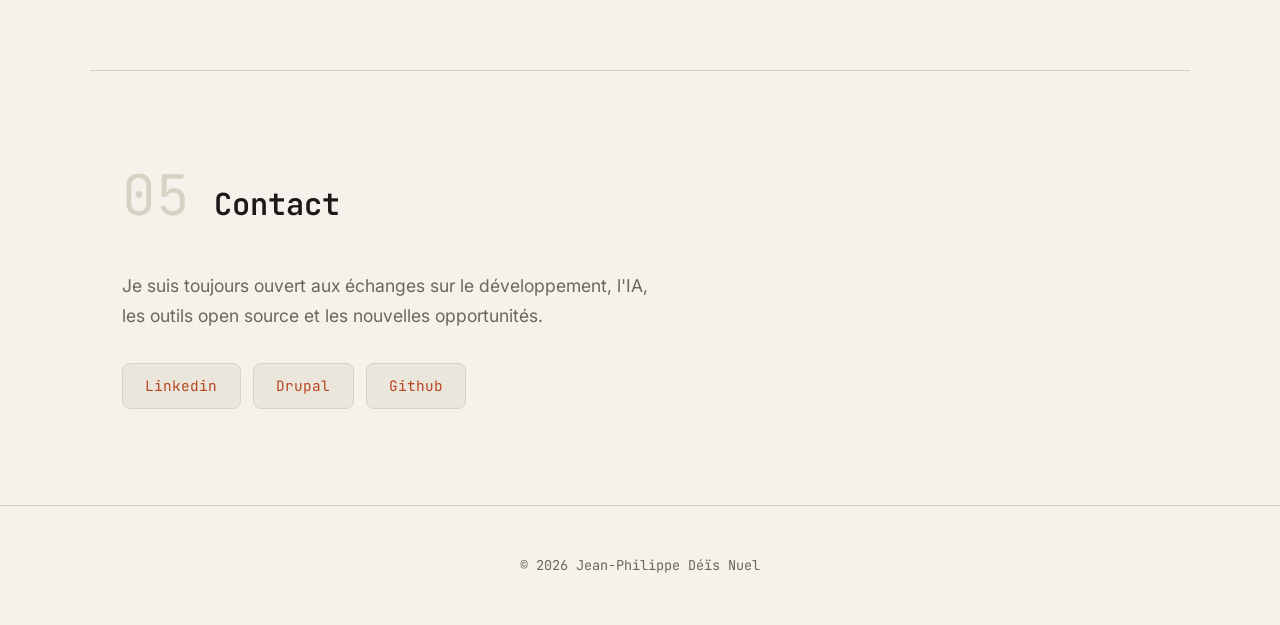
==== commit eb086ee8: "style(typography): switch headings from Fraunces to JetBrains Mono - All headings (h1/h2/h3), nav-br" ====
--- a/index.html
+++ b/index.html
@@ -8,7 +8,7 @@
   <title>Jean-Philippe Déïs Nuel — Senior Backend Engineer</title>
   <link rel="preconnect" href="https://fonts.googleapis.com">
   <link rel="preconnect" href="https://fonts.gstatic.com" crossorigin>
-  <link href="https://fonts.googleapis.com/css2?family=Fraunces:opsz,wght@9..144,400;9..144,600;9..144,700&family=Inter:wght@400;500&family=JetBrains+Mono:wght@400;500&display=swap" rel="stylesheet">
+  <link href="https://fonts.googleapis.com/css2?family=Inter:wght@400;500&family=JetBrains+Mono:wght@400;500;600;700&display=swap" rel="stylesheet">
   <link rel="stylesheet" href="assets/css/style.css">
   <link rel="icon" href="data:image/svg+xml,<svg xmlns='http://www.w3.org/2000/svg' viewBox='0 0 100 100'><text y='.9em' font-size='90'>🦞</text></svg>">
 </head>
--- a/assets/css/style.css
+++ b/assets/css/style.css
@@ -9,7 +9,6 @@
   --accent: #c8553d;
   --accent-hover: #d4664f;
   --shadow: 0 2px 12px rgba(0, 0, 0, 0.3);
-  --font-serif: 'Fraunces', Georgia, 'Times New Roman', serif;
   --font-sans: 'Inter', system-ui, -apple-system, BlinkMacSystemFont, sans-serif;
   --font-mono: 'JetBrains Mono', ui-monospace, 'SF Mono', monospace;
   --radius: 8px;
@@ -42,7 +41,7 @@
   -moz-osx-font-smoothing: grayscale;
 }
 
-h1, h2, h3 { font-family: var(--font-serif); font-weight: 600; }
+h1, h2, h3 { font-family: var(--font-mono); font-weight: 600; }
 a { color: inherit; }
 
 /* ── Navigation ── */
@@ -72,7 +71,7 @@
 }
 
 .nav-brand {
-  font-family: var(--font-serif);
+  font-family: var(--font-mono);
   font-size: 1rem;
   font-weight: 600;
   color: var(--text);
@@ -132,7 +131,7 @@
   position: absolute;
   top: 6rem;
   left: 2rem;
-  font-family: var(--font-serif);
+  font-family: var(--font-mono);
   font-size: 8rem;
   font-weight: 400;
   color: var(--border);
@@ -150,10 +149,10 @@
 }
 
 .hero-text h1 {
-  font-size: 4.5rem;
+  font-size: 3.4rem;
   font-weight: 700;
-  line-height: 1.05;
-  letter-spacing: -0.02em;
+  line-height: 1.15;
+  letter-spacing: -0.01em;
   color: var(--text);
   margin-bottom: 1.5rem;
 }
@@ -201,7 +200,7 @@
 }
 
 .section-header .section-num {
-  font-family: var(--font-serif);
+  font-family: var(--font-mono);
   font-size: 3.5rem;
   font-weight: 400;
   color: var(--border);
@@ -210,8 +209,8 @@
 }
 
 section h2 {
-  font-size: 2.2rem;
-  line-height: 1.1;
+  font-size: 1.9rem;
+  line-height: 1.15;
   color: var(--text);
 }
 
@@ -553,7 +552,7 @@
     gap: 2rem;
     text-align: center;
   }
-  .hero-text h1 { font-size: 2.8rem; }
+  .hero-text h1 { font-size: 2.4rem; }
   .hero-photo img { width: 140px; height: 140px; }
 
   section { padding: 4rem 1.5rem; }
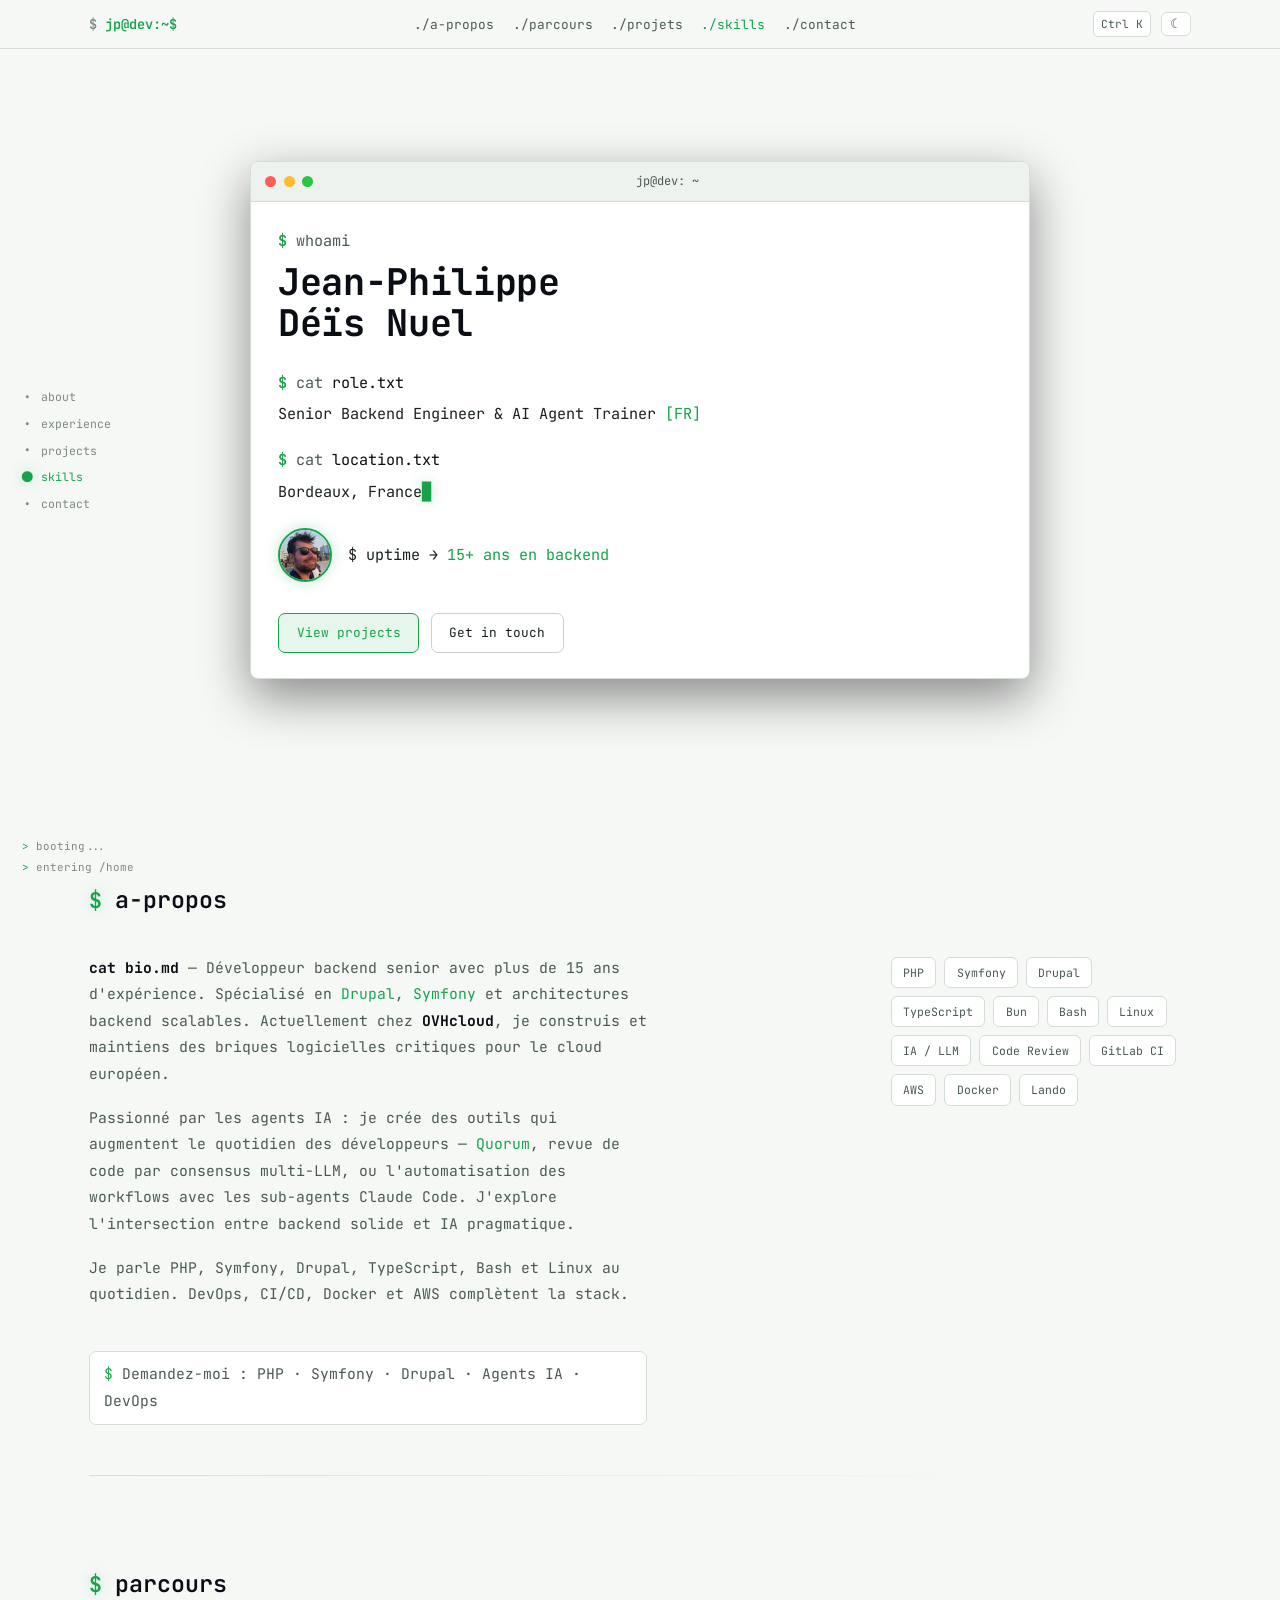
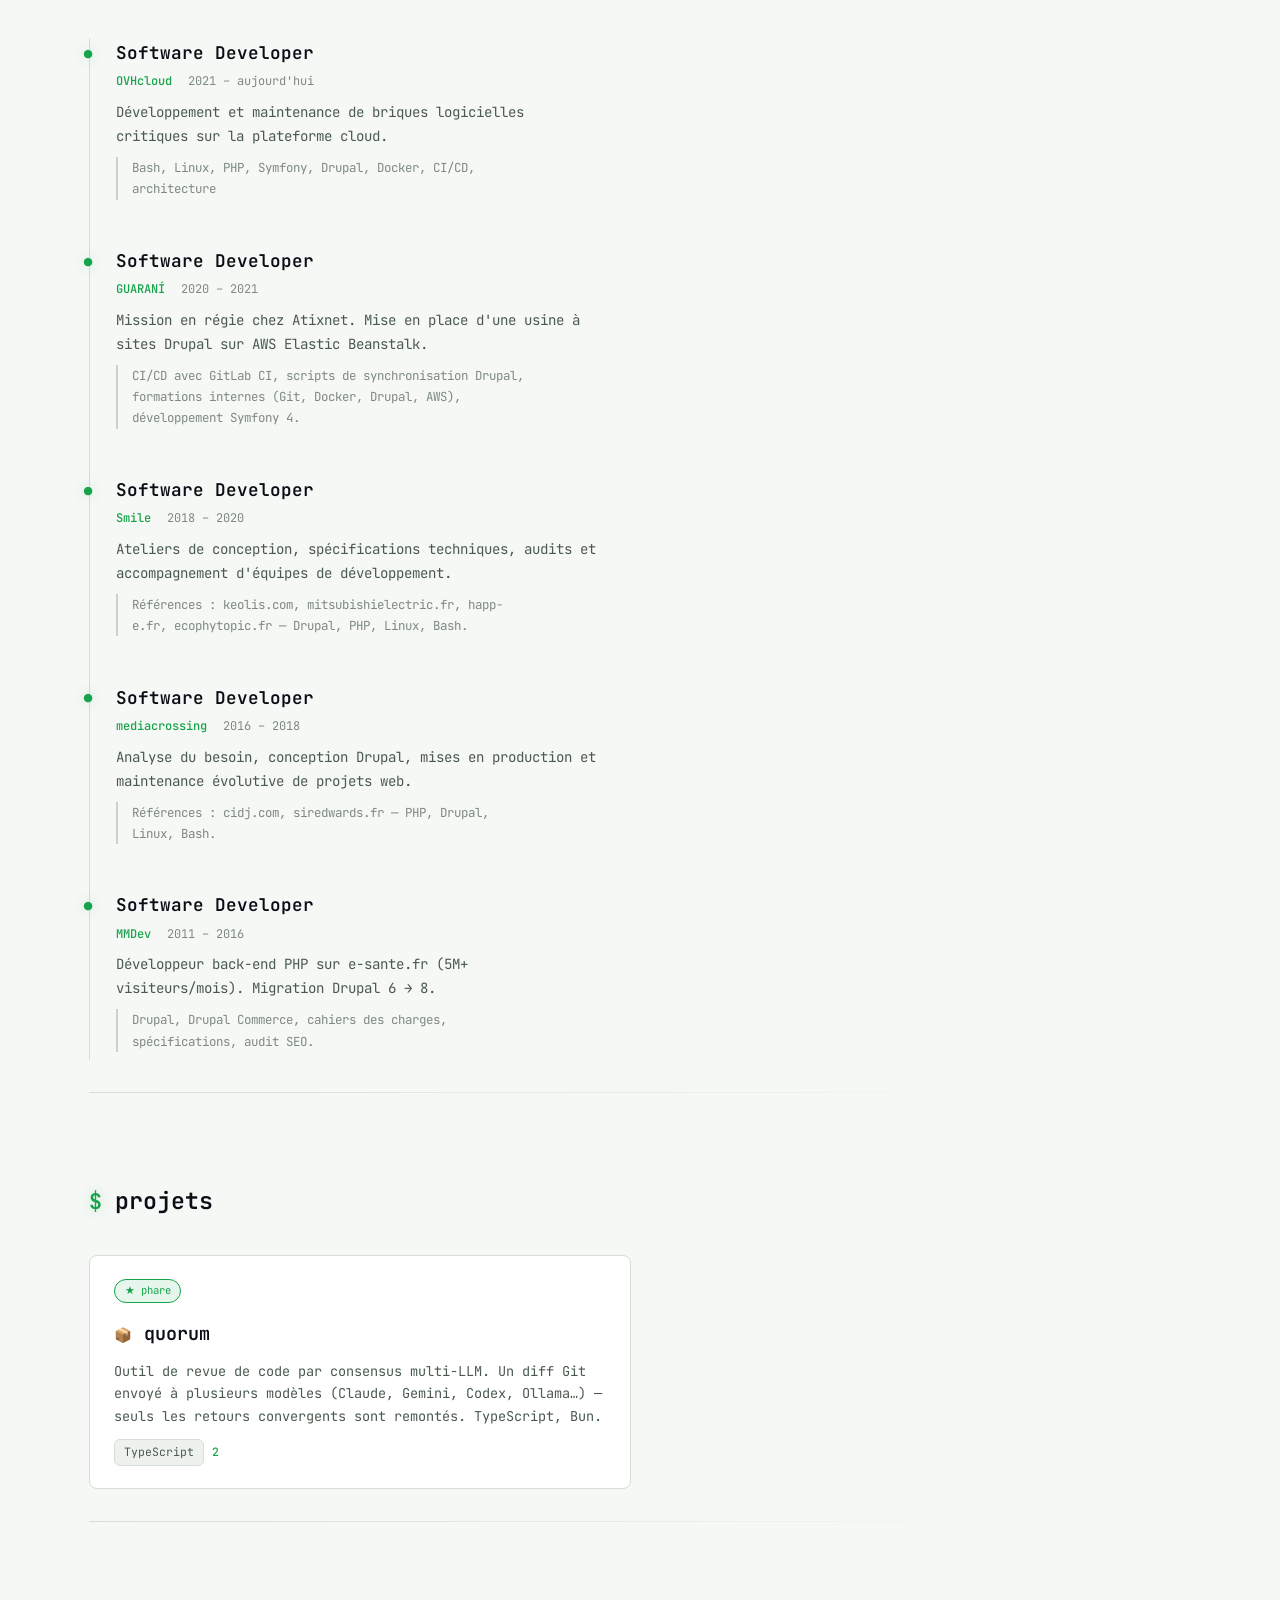
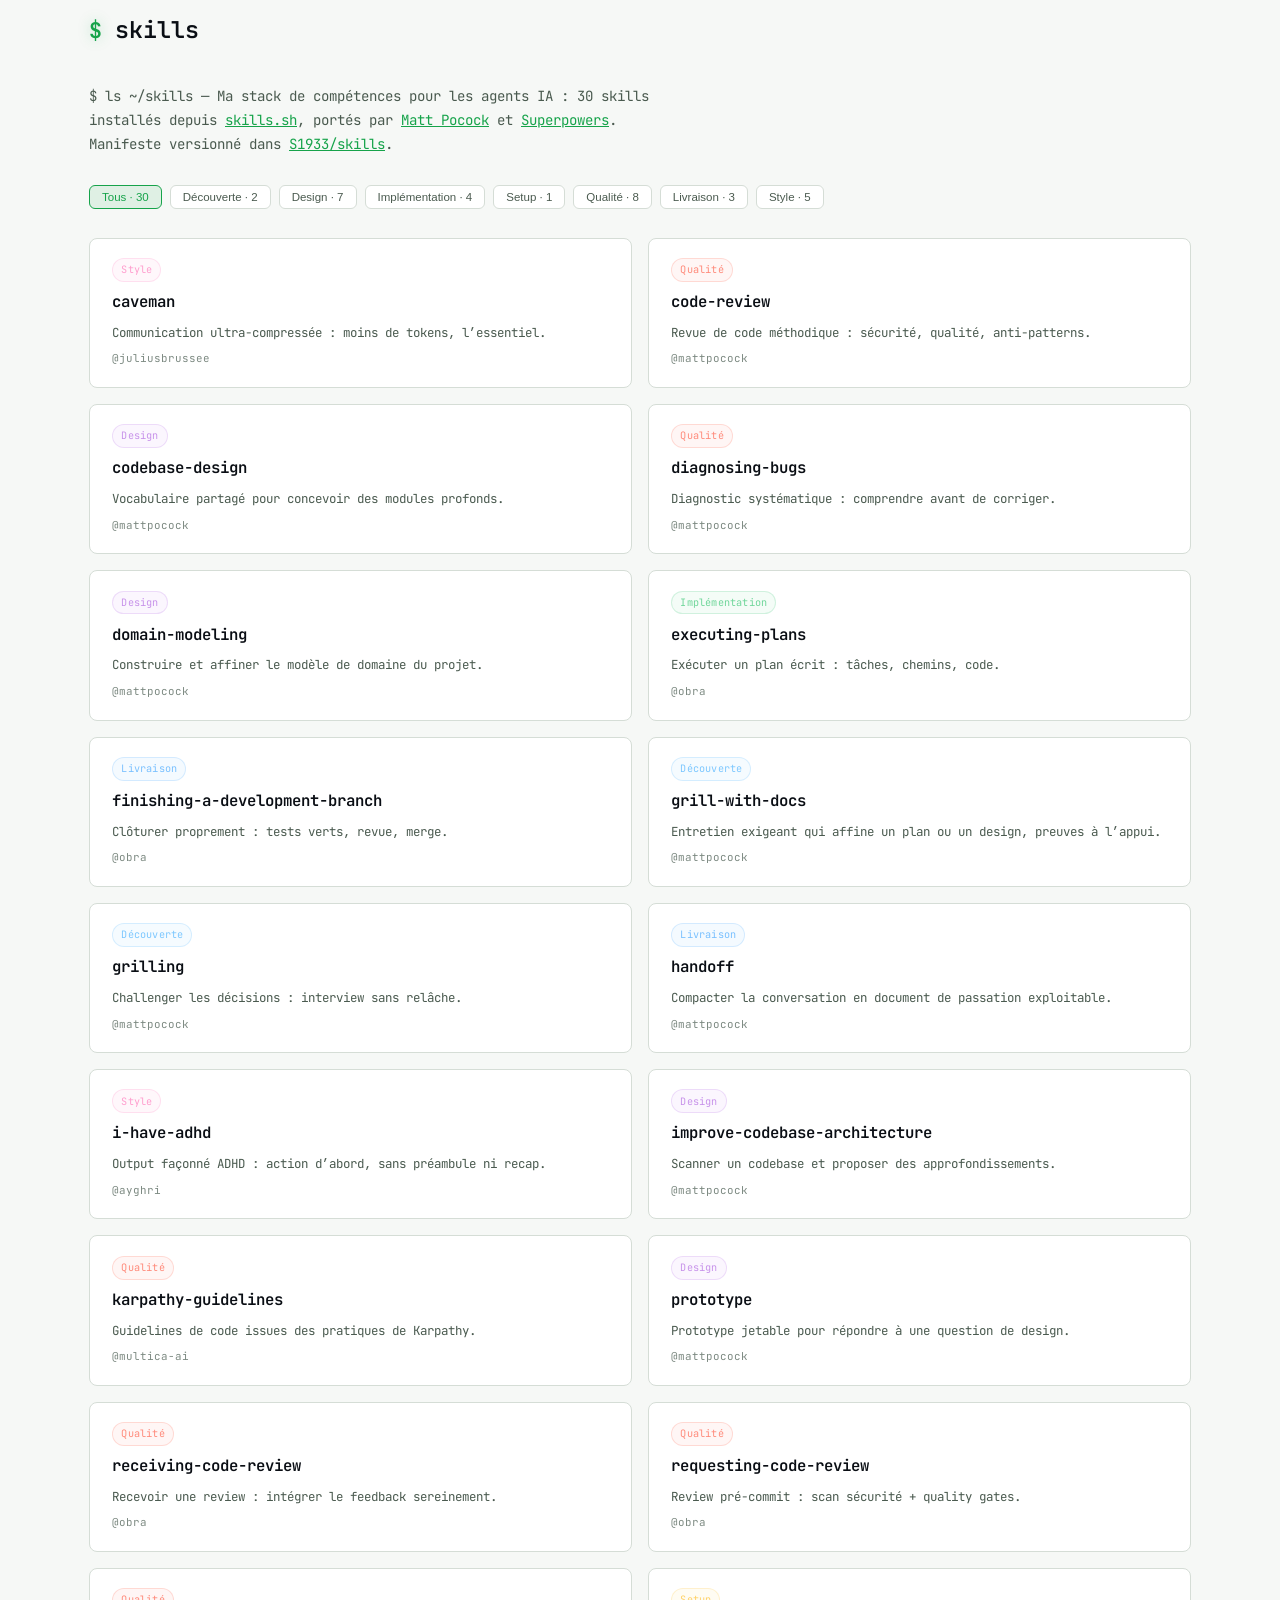
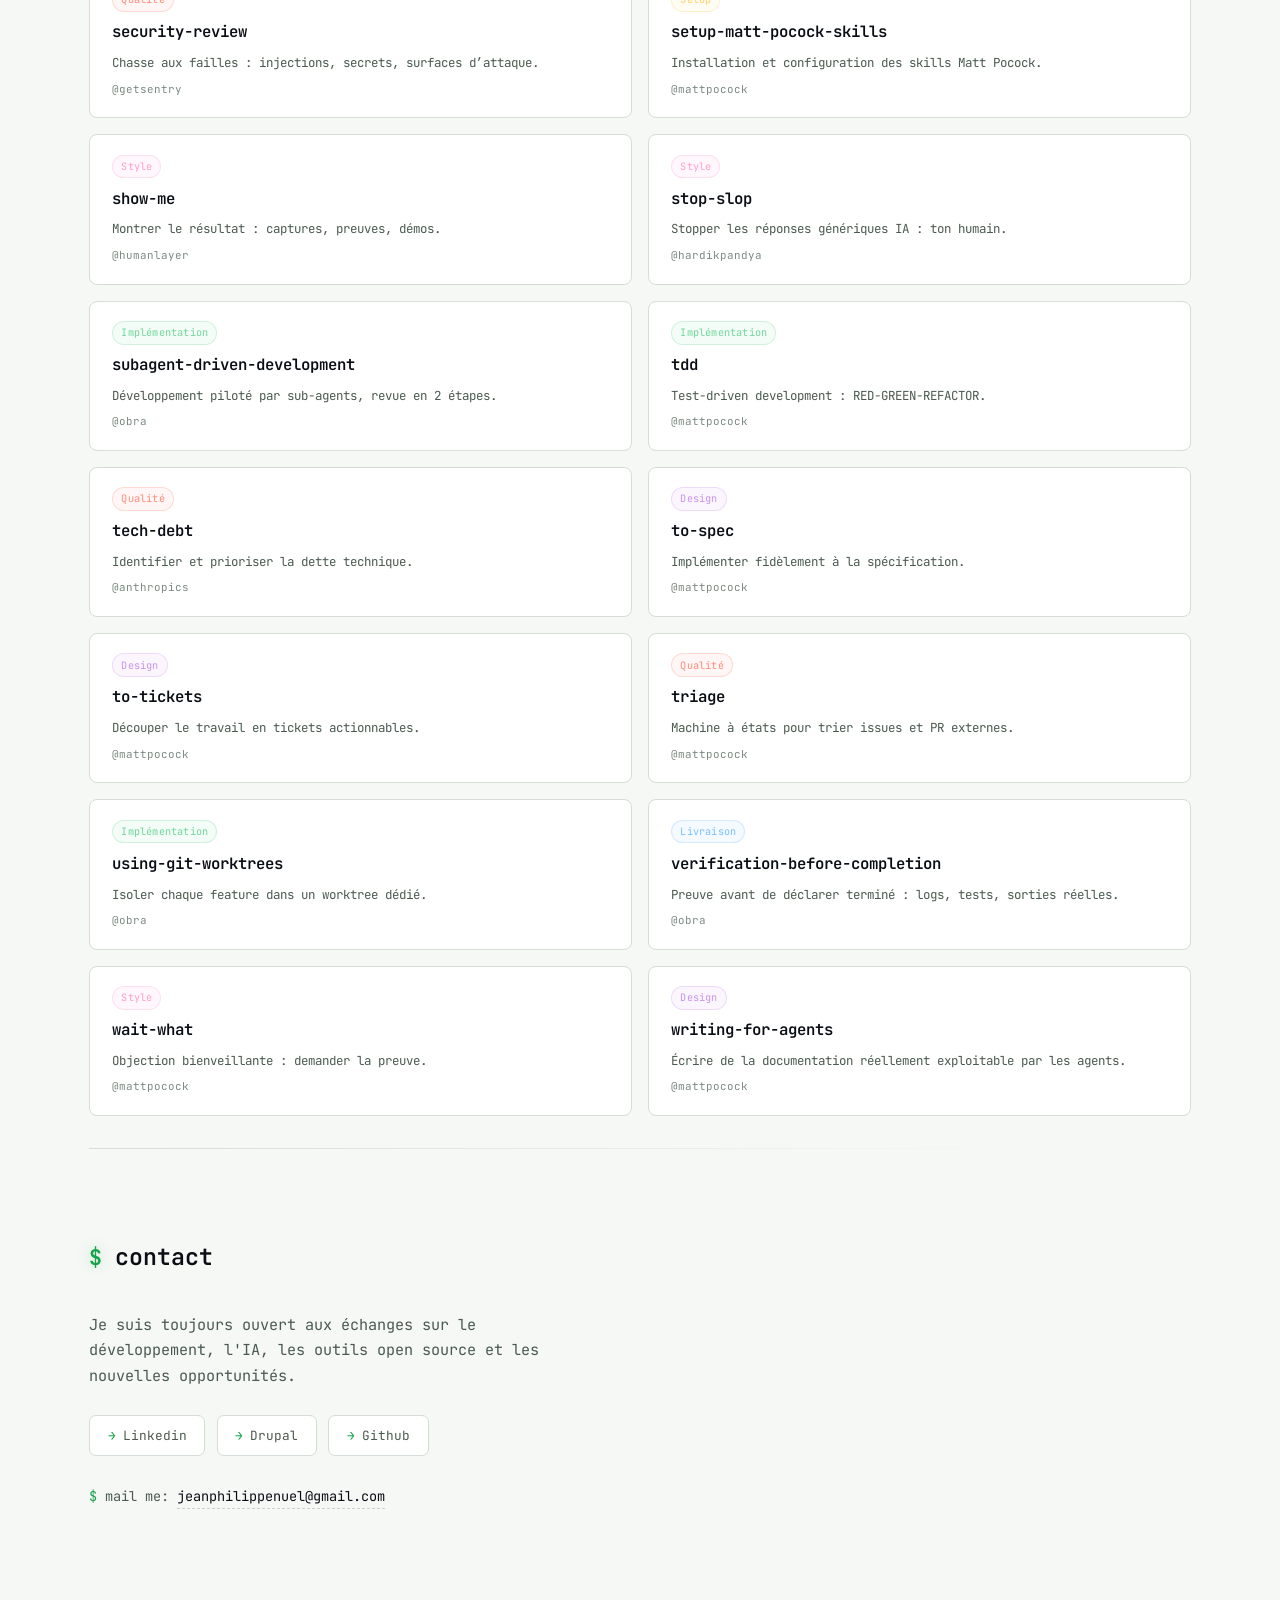
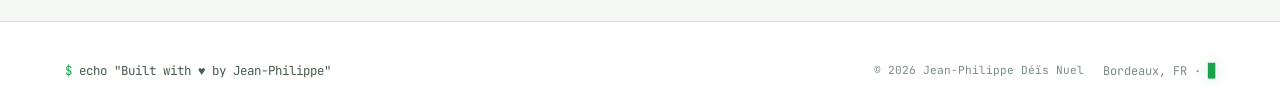
==== commit 3afc0e2e: "feat(ux): full terminal-style redesign inspired by rokbenko.com - Palette: dark blue-black (#0a0e14)" ====
--- a/index.html
+++ b/index.html
@@ -8,21 +8,60 @@
   <title>Jean-Philippe Déïs Nuel — Senior Backend Engineer</title>
   <link rel="preconnect" href="https://fonts.googleapis.com">
   <link rel="preconnect" href="https://fonts.gstatic.com" crossorigin>
-  <link href="https://fonts.googleapis.com/css2?family=Inter:wght@400;500&family=JetBrains+Mono:wght@400;500;600;700&display=swap" rel="stylesheet">
-  <link rel="stylesheet" href="assets/css/style.css">
+  <link href="https://fonts.googleapis.com/css2?family=JetBrains+Mono:wght@400;500;600;700&display=swap" rel="stylesheet">
+  <link rel="stylesheet" href="assets/css/style.css?v=20260830c">
   <link rel="icon" href="data:image/svg+xml,<svg xmlns='http://www.w3.org/2000/svg' viewBox='0 0 100 100'><text y='.9em' font-size='90'>🦞</text></svg>">
 </head>
 <body>
-  <header class="hero">
-    <span class="section-num">00</span>
-    <div class="hero-content">
-      <div class="hero-text">
-        <h1>Jean-Philippe<br>Déïs Nuel</h1>
-        <p class="tagline">Senior Backend Engineer<br>&amp; AI Agent Trainer</p>
-        <p class="location">Bordeaux, France</p>
-      </div>
-      <div class="hero-photo">
-        <img src="assets/personal.jpg" alt="Jean-Philippe Déïs Nuel">
+  <nav>
+    <div class="nav-inner">
+      <a class="nav-brand" href="#top"><span class="prompt-dollar">$</span> jp@dev:~$</a>
+      <ul class="nav-links">
+        <li><a href="#about" data-spy>./a-propos</a></li>
+        <li><a href="#experience" data-spy>./parcours</a></li>
+        <li><a href="#projects" data-spy>./projets</a></li>
+        <li><a href="#skills" data-spy>./skills</a></li>
+        <li><a href="#contact" data-spy>./contact</a></li>
+      </ul>
+      <div class="nav-right">
+        <span class="kbd">Ctrl K</span>
+        <button id="theme-toggle" class="theme-toggle" title="Lite mode"><span class="theme-icon">☀</span></button>
+      </div>
+    </div>
+  </nav>
+
+  <aside class="side-map" aria-label="Navigation">
+    <a href="#about" data-spy>about</a>
+    <a href="#experience" data-spy>experience</a>
+    <a href="#projects" data-spy>projects</a>
+    <a href="#skills" data-spy>skills</a>
+    <a href="#contact" data-spy>contact</a>
+  </aside>
+  <div class="side-log" aria-hidden="true"><span>&gt;</span> booting...<br><span>&gt;</span> entering /home</div>
+
+  <header class="hero" id="top">
+    <div class="terminal">
+      <div class="terminal-bar">
+        <span class="dot dot-red"></span>
+        <span class="dot dot-yellow"></span>
+        <span class="dot dot-green"></span>
+        <span class="terminal-title">jp@dev: ~</span>
+      </div>
+      <div class="terminal-body">
+        <p class="cmd"><span class="prompt">$</span> <span class="cmd-name">whoami</span></p>
+        <h1 class="terminal-name">Jean-Philippe<br>Déïs Nuel</h1>
+        <p class="cmd"><span class="prompt">$</span> <span class="cmd-name">cat</span> role.txt</p>
+        <p class="out">Senior Backend Engineer &amp; AI Agent Trainer <span class="highlight">[FR]</span></p>
+        <p class="cmd"><span class="prompt">$</span> <span class="cmd-name">cat</span> location.txt</p>
+        <p class="out">Bordeaux, France<span class="cursor"> █</span></p>
+        <div class="hero-photo photo-inline">
+          <img src="assets/personal.jpg" alt="Jean-Philippe Déïs Nuel">
+          <span class="out">$ uptime → <span class="highlight">15+ ans en backend</span></span>
+        </div>
+        <div class="hero-actions">
+          <a class="btn btn-primary" href="#projects">View projects</a>
+          <a class="btn" href="#contact">Get in touch</a>
+        </div>
       </div>
     </div>
   </header>
@@ -30,17 +69,17 @@
   <main>
     <section id="about">
       <div class="section-header">
-        <span class="section-num">01</span>
-        <h2>À propos</h2>
+        <span class="shell">$</span>
+        <h2>a-propos</h2>
       </div>
       <div class="about-grid">
         <div class="about-text">
-          <p>Développeur backend senior avec plus de 15 ans d'expérience. Spécialisé en Drupal, Symfony et architectures backend scalables. Actuellement chez <strong>OVHcloud</strong>, je construis et maintiens des briques logicielles critiques pour le cloud européen.</p>
-          <p>Passionné par les agents IA : je crée des outils qui augmentent le quotidien des développeurs — <em>Quorum</em>, revue de code par consensus multi-LLM, ou l'automatisation des workflows avec les sub-agents Claude Code. J'explore l'intersection entre backend solide et IA pragmatique.</p>
-          <p>Je parle PHP, Symfony, Drupal, TypeScript, Bash et Linux au quotidien. DevOps, CI/CD, Docker et AWS complètent la stack.<br><em>Vous voulez échanger sur les agents IA, l'architecture backend ou Drupal ?</em></p>
-          <p class="about-cta">💬 Demandez-moi : PHP · Symfony · Drupal · Agents IA · DevOps</p>
+          <p><strong>cat bio.md</strong> — Développeur backend senior avec plus de 15 ans d'expérience. Spécialisé en <span class="accent-word">Drupal</span>, <span class="accent-word">Symfony</span> et architectures backend scalables. Actuellement chez <strong>OVHcloud</strong>, je construis et maintiens des briques logicielles critiques pour le cloud européen.</p>
+          <p>Passionné par les agents IA : je crée des outils qui augmentent le quotidien des développeurs — <span class="accent-word">Quorum</span>, revue de code par consensus multi-LLM, ou l'automatisation des workflows avec les sub-agents Claude Code. J'explore l'intersection entre backend solide et IA pragmatique.</p>
+          <p>Je parle PHP, Symfony, Drupal, TypeScript, Bash et Linux au quotidien. DevOps, CI/CD, Docker et AWS complètent la stack.</p>
+          <p class="about-cta"><span class="prompt">$</span> Demandez-moi : PHP · Symfony · Drupal · Agents IA · DevOps</p>
         </div>
-        <aside class="about-skills">
+        <aside class="about-skills" aria-label="Compétences">
           <span class="skill-tag">PHP</span>
           <span class="skill-tag">Symfony</span>
           <span class="skill-tag">Drupal</span>
@@ -62,8 +101,8 @@
 
     <section id="experience">
       <div class="section-header">
-        <span class="section-num">02</span>
-        <h2>Parcours</h2>
+        <span class="shell">$</span>
+        <h2>parcours</h2>
       </div>
       <div class="exp-list">
         <article class="exp-item">
@@ -118,8 +157,8 @@
 
     <section id="projects">
       <div class="section-header">
-        <span class="section-num">03</span>
-        <h2>Projets</h2>
+        <span class="shell">$</span>
+        <h2>projets</h2>
       </div>
       <div id="projects-grid" class="projects-grid"></div>
     </section>
@@ -128,10 +167,10 @@
 
     <section id="skills">
       <div class="section-header">
-        <span class="section-num">04</span>
-        <h2>Skills agents</h2>
-      </div>
-      <p class="skills-intro">Ma stack de compétences pour les agents IA — 30 skills installés depuis <a href="https://skills.sh/" rel="noopener" class="inline-link">skills.sh</a>, portés par <a href="https://github.com/mattpocock/skills" rel="noopener" class="inline-link">Matt Pocock</a> et <a href="https://github.com/obra/superpowers" rel="noopener" class="inline-link">Superpowers</a>. Manifeste versionné dans <a href="https://github.com/S1933/skills" rel="noopener" class="inline-link">S1933/skills</a>.</p>
+        <span class="shell">$</span>
+        <h2>skills</h2>
+      </div>
+      <p class="skills-intro"><span class="accent-word">$ ls ~/skills</span> — Ma stack de compétences pour les agents IA : 30 skills installés depuis <a href="https://skills.sh/" rel="noopener" class="inline-link">skills.sh</a>, portés par <a href="https://github.com/mattpocock/skills" rel="noopener" class="inline-link">Matt Pocock</a> et <a href="https://github.com/obra/superpowers" rel="noopener" class="inline-link">Superpowers</a>. Manifeste versionné dans <a href="https://github.com/S1933/skills" rel="noopener" class="inline-link">S1933/skills</a>.</p>
       <div id="skills-filters" class="skills-filters" role="group" aria-label="Filtrer par rôle"></div>
       <div id="skills-grid" class="skills-grid"></div>
     </section>
@@ -140,8 +179,8 @@
 
     <section id="contact">
       <div class="section-header">
-        <span class="section-num">05</span>
-        <h2>Contact</h2>
+        <span class="shell">$</span>
+        <h2>contact</h2>
       </div>
       <p class="contact-intro">Je suis toujours ouvert aux échanges sur le développement, l'IA, les outils open source et les nouvelles opportunités.</p>
       <div class="contact-links">
@@ -149,13 +188,22 @@
         <a href="https://www.drupal.org/u/s1933" class="contact-link" rel="noopener">Drupal</a>
         <a href="https://github.com/S1933" class="contact-link" rel="noopener">Github</a>
       </div>
+      <div class="contact-email">
+        <span class="prompt">$</span> <span>mail me:</span> <a href="mailto:jeanphilippenuel@gmail.com">jeanphilippenuel@gmail.com</a>
+      </div>
     </section>
   </main>
 
   <footer>
-    <p>© 2026 Jean-Philippe Déïs Nuel</p>
+    <div class="footer-inner">
+      <p class="footer-cmd"><span class="prompt">$</span> echo "Built with <span class="heart">♥</span> by Jean-Philippe"</p>
+      <div class="footer-meta">
+        <span class="footer-copyright">© 2026 Jean-Philippe Déïs Nuel</span>
+        <span>Bordeaux, FR · <span class="cursor">█</span></span>
+      </div>
+    </div>
   </footer>
 
   <script src="assets/js/main.js?v=20260830"></script>
 </body>
-</html>
+</html>
--- a/assets/css/style.css
+++ b/assets/css/style.css
@@ -1,38 +1,52 @@
+/* ═══════════════════════════════════════════════════════════════
+   Jean-Philippe Déïs Nuel — portfolio
+   Terminal / hacker aesthetic (inspired by rokbenko.com)
+   ═══════════════════════════════════════════════════════════════ */
+
 /* ── Variables ── */
 :root {
-  --bg: #0f0f0e;
-  --surface: #1a1917;
-  --surface-hover: #242320;
-  --border: #2a2825;
-  --text: #e8e4dc;
-  --text-muted: #9a948a;
-  --accent: #c8553d;
-  --accent-hover: #d4664f;
-  --shadow: 0 2px 12px rgba(0, 0, 0, 0.3);
-  --font-sans: 'Inter', system-ui, -apple-system, BlinkMacSystemFont, sans-serif;
-  --font-mono: 'JetBrains Mono', ui-monospace, 'SF Mono', monospace;
+  --bg: #0a0e14;
+  --surface: #0f1620;
+  --surface-2: #131c28;
+  --border: #1c2733;
+  --border-soft: #22303e;
+  --text: #e6edf3;
+  --text-bright: #ffffff;
+  --muted: #8b98a5;
+  --muted-2: #5a6a78;
+  --accent: #22c55e;
+  --accent-dim: rgba(34, 197, 94, 0.14);
+  --accent-glow: 0 0 18px rgba(34, 197, 94, 0.35);
+  --dot-red: #ff5f56;
+  --dot-yellow: #ffbd2e;
+  --dot-green: #27c93f;
+  --font: 'JetBrains Mono', ui-monospace, 'SF Mono', 'Cascadia Code', Consolas, monospace;
   --radius: 8px;
-  --transition: 200ms ease;
+  --transition: 160ms ease;
 }
 
 [data-theme="light"] {
-  --bg: #f5f2ec;
-  --surface: #ebe6dc;
-  --surface-hover: #e0d9ce;
-  --border: #d8d2c4;
-  --text: #1a1917;
-  --text-muted: #6b665d;
-  --accent: #b8451f;
-  --accent-hover: #a03d1b;
-  --shadow: 0 2px 12px rgba(0, 0, 0, 0.06);
+  --bg: #f6f8f6;
+  --surface: #ffffff;
+  --surface-2: #eef2ee;
+  --border: #d5ddd6;
+  --border-soft: #c8d2ca;
+  --text: #1a221c;
+  --text-bright: #0a0e14;
+  --muted: #4a5a4f;
+  --muted-2: #7d8a82;
+  --accent: #16a34a;
+  --accent-dim: rgba(22, 163, 74, 0.1);
+  --accent-glow: 0 0 14px rgba(22, 163, 74, 0.25);
+  --shadow: 0 2px 10px rgba(0, 0, 0, 0.05);
 }
 
 /* ── Reset ── */
 *, *::before, *::after { margin: 0; padding: 0; box-sizing: border-box; }
-html { scroll-behavior: smooth; scroll-padding-top: 5rem; }
+html { scroll-behavior: smooth; scroll-padding-top: 5.5rem; }
 body {
-  font-family: var(--font-sans);
-  font-size: 1rem;
+  font-family: var(--font);
+  font-size: 0.95rem;
   line-height: 1.7;
   color: var(--text);
   background: var(--bg);
@@ -40,402 +54,426 @@
   -webkit-font-smoothing: antialiased;
   -moz-osx-font-smoothing: grayscale;
 }
-
-h1, h2, h3 { font-family: var(--font-mono); font-weight: 600; }
+h1, h2, h3, h4 { font-family: var(--font); font-weight: 600; color: var(--text-bright); }
 a { color: inherit; }
 
-/* ── Navigation ── */
+/* ── Top bar ── */
 nav {
   position: fixed;
   top: 0; left: 0; right: 0;
   z-index: 1000;
-  background: rgba(15, 15, 14, 0.85);
-  backdrop-filter: blur(12px);
-  -webkit-backdrop-filter: blur(12px);
+  background: color-mix(in srgb, var(--bg) 88%, transparent);
+  backdrop-filter: blur(10px);
+  -webkit-backdrop-filter: blur(10px);
   border-bottom: 1px solid var(--border);
-  transition: background var(--transition), border var(--transition);
-}
-
-[data-theme="light"] nav {
-  background: rgba(245, 242, 236, 0.85);
-}
-
+}
 .nav-inner {
-  max-width: 1100px;
+  max-width: 1150px;
   margin: 0 auto;
   display: flex;
   justify-content: space-between;
   align-items: center;
-  padding: 0 2rem;
-  height: 4rem;
-}
-
+  padding: 0.7rem 1.5rem;
+  gap: 1rem;
+}
 .nav-brand {
-  font-family: var(--font-mono);
-  font-size: 1rem;
+  color: var(--accent);
+  font-size: 0.85rem;
   font-weight: 600;
+  text-decoration: none;
+  white-space: nowrap;
+}
+.nav-brand .prompt-dollar { color: var(--muted-2); }
+.nav-links {
+  display: flex;
+  list-style: none;
+  gap: 0.15rem;
+  align-items: center;
+  flex-wrap: wrap;
+}
+.nav-links a {
+  color: var(--muted);
+  text-decoration: none;
+  padding: 0.3rem 0.5rem;
+  border-radius: 6px;
+  font-size: 0.8rem;
+  transition: color var(--transition), background var(--transition);
+}
+.nav-links a:hover { color: var(--text-bright); background: var(--surface-2); }
+.nav-links a.active { color: var(--accent); }
+.nav-right { display: flex; align-items: center; gap: 0.6rem; }
+.kbd {
+  font-size: 0.7rem;
+  color: var(--muted);
+  border: 1px solid var(--border);
+  border-radius: 5px;
+  padding: 0.15rem 0.45rem;
+  background: var(--surface);
+}
+.theme-toggle {
+  background: var(--surface);
+  border: 1px solid var(--border);
+  color: var(--muted);
+  cursor: pointer;
+  padding: 0.28rem 0.5rem;
+  border-radius: 6px;
+  font-size: 0.8rem;
+  font-family: var(--font);
+  line-height: 1;
+  transition: color var(--transition), border-color var(--transition);
+}
+.theme-toggle:hover { color: var(--accent); border-color: var(--accent); }
+
+/* ── Side minimap (desktop) ── */
+.side-map {
+  position: fixed;
+  left: 1.4rem;
+  top: 50%;
+  transform: translateY(-50%);
+  z-index: 500;
+  display: flex;
+  flex-direction: column;
+  gap: 0.45rem;
+  font-size: 0.72rem;
+}
+.side-map a {
+  color: var(--muted-2);
+  text-decoration: none;
+  display: flex;
+  align-items: center;
+  gap: 0.5rem;
+  transition: color var(--transition);
+}
+.side-map a::before {
+  content: '·';
+  color: var(--muted-2);
+  font-size: 1.1rem;
+  line-height: 1;
+}
+.side-map a:hover { color: var(--muted); }
+.side-map a.active { color: var(--accent); }
+.side-map a.active::before {
+  content: '●';
+  color: var(--accent);
+  text-shadow: var(--accent-glow);
+}
+.side-log {
+  position: fixed;
+  left: 1.4rem;
+  bottom: 1.4rem;
+  z-index: 500;
+  font-size: 0.68rem;
+  color: var(--muted-2);
+  line-height: 1.9;
+}
+.side-log span { color: var(--accent); }
+
+/* ── Hero / terminal window ── */
+.hero {
+  min-height: 88vh;
+  display: flex;
+  align-items: center;
+  justify-content: center;
+  padding: 7rem 1.5rem 4rem;
+  max-width: 1150px;
+  margin: 0 auto;
+}
+.terminal {
+  width: 100%;
+  max-width: 780px;
+  background: var(--surface);
+  border: 1px solid var(--border);
+  border-radius: var(--radius);
+  box-shadow: 0 18px 50px rgba(0, 0, 0, 0.45);
+  overflow: hidden;
+}
+.terminal-bar {
+  display: flex;
+  align-items: center;
+  gap: 0.45rem;
+  padding: 0.6rem 0.9rem;
+  background: var(--surface-2);
+  border-bottom: 1px solid var(--border);
+}
+.dot { width: 11px; height: 11px; border-radius: 50%; display: inline-block; }
+.dot-red { background: var(--dot-red); }
+.dot-yellow { background: var(--dot-yellow); }
+.dot-green { background: var(--dot-green); }
+.terminal-title {
+  margin: 0 auto;
+  font-size: 0.75rem;
+  color: var(--muted);
+}
+.terminal-body {
+  padding: 1.6rem 1.7rem;
+  display: flex;
+  flex-direction: column;
+  gap: 0.35rem;
+}
+.terminal-body .cmd {
+  color: var(--text-bright);
+  font-size: 0.95rem;
+  margin-top: 0.9rem;
+  padding-left: 0;
+}
+.terminal-body .cmd:first-child { margin-top: 0; }
+.terminal-body .cmd .prompt { color: var(--accent); font-weight: 600; }
+.terminal-body .cmd .cmd-name { color: var(--muted); }
+.terminal-body .out {
   color: var(--text);
-  text-decoration: none;
+  font-size: 0.95rem;
+}
+.out .highlight { color: var(--accent); }
+h1.terminal-name {
+  color: var(--text-bright);
+  font-size: 2.3rem;
+  font-weight: 700;
+  line-height: 1.12;
   letter-spacing: -0.01em;
-}
-
-.nav-links {
-  display: flex;
-  list-style: none;
-  gap: 0.25rem;
-  align-items: center;
-}
-
-.nav-links a {
-  color: var(--text-muted);
-  text-decoration: none;
-  padding: 0.5rem 0.75rem;
-  border-radius: var(--radius);
-  font-size: 0.875rem;
-  font-family: var(--font-mono);
-  transition: color var(--transition), background var(--transition);
-}
-
-.nav-links a:hover,
-.nav-links a.active {
-  color: var(--accent);
-  background: var(--surface);
-}
-
-.theme-toggle {
-  background: none;
-  border: 1px solid var(--border);
-  color: var(--text-muted);
-  cursor: pointer;
-  padding: 0.35rem 0.55rem;
-  border-radius: var(--radius);
-  font-size: 0.95rem;
-  font-family: var(--font-mono);
-  line-height: 1;
-  transition: color var(--transition), border var(--transition);
-}
-.theme-toggle:hover { color: var(--accent); border-color: var(--accent); }
-
-/* ── Hero ── */
-.hero {
-  min-height: 85vh;
-  display: flex;
-  align-items: center;
-  padding: 8rem 2rem 4rem;
-  max-width: 1100px;
-  margin: 0 auto;
-  position: relative;
-}
-
-.hero > .section-num {
-  position: absolute;
-  top: 6rem;
-  left: 2rem;
-  font-family: var(--font-mono);
-  font-size: 8rem;
-  font-weight: 400;
-  color: var(--border);
-  line-height: 1;
-  pointer-events: none;
-  user-select: none;
-}
-
-.hero-content {
-  display: grid;
-  grid-template-columns: 1fr 1fr;
-  gap: 4rem;
-  align-items: center;
-  width: 100%;
-}
-
-.hero-text h1 {
-  font-size: 3.4rem;
-  font-weight: 700;
-  line-height: 1.15;
-  letter-spacing: -0.01em;
-  color: var(--text);
-  margin-bottom: 1.5rem;
-}
-
-.hero-text .tagline {
-  font-family: var(--font-mono);
-  font-size: 1rem;
-  color: var(--text-muted);
-  margin-bottom: 1rem;
-  line-height: 1.6;
-}
-
-.hero-text .location {
-  font-family: var(--font-mono);
-  font-size: 0.85rem;
-  color: var(--text-muted);
-}
-
-.hero-photo {
-  display: flex;
-  justify-content: center;
-  align-items: center;
-}
-
-.hero-photo img {
-  width: 200px;
-  height: 200px;
+  margin: 0.1rem 0 0.4rem;
+}
+.cursor {
+  display: inline-block;
+  color: var(--accent);
+  animation: blink 1.1s steps(2, start) infinite;
+  text-shadow: var(--accent-glow);
+}
+@keyframes blink { to { visibility: hidden; } }
+.hero-photo { display: none; }
+.hero .photo-inline {
+  display: flex;
+  gap: 1rem;
+  align-items: center;
+  margin-top: 1.1rem;
+}
+.hero .photo-inline img {
+  width: 54px;
+  height: 54px;
   border-radius: 50%;
   object-fit: cover;
-  border: 2px solid var(--border);
-}
-
-/* ── Sections ── */
-section {
-  padding: 6rem 2rem;
-  max-width: 1100px;
-  margin: 0 auto;
-}
-
+  border: 2px solid var(--accent);
+  box-shadow: var(--accent-glow);
+}
+.hero-actions {
+  display: flex;
+  gap: 0.7rem;
+  margin-top: 1.6rem;
+  flex-wrap: wrap;
+}
+.btn {
+  display: inline-block;
+  padding: 0.5rem 1.1rem;
+  border-radius: 7px;
+  font-size: 0.8rem;
+  font-family: var(--font);
+  text-decoration: none;
+  border: 1px solid var(--border-soft);
+  color: var(--text);
+  background: var(--surface);
+  cursor: pointer;
+  transition: border-color var(--transition), color var(--transition), background var(--transition);
+}
+.btn:hover { border-color: var(--accent); color: var(--accent); }
+.btn-primary {
+  background: var(--accent-dim);
+  border-color: var(--accent);
+  color: var(--accent);
+}
+.btn-primary:hover { box-shadow: var(--accent-glow); }
+
+/* ── Layout ── */
+main { max-width: 1150px; margin: 0 auto; padding: 0 1.5rem 6rem; }
+section { padding: 5.5rem 0 1rem; }
 .section-header {
   display: flex;
   align-items: baseline;
-  gap: 1.5rem;
-  margin-bottom: 3rem;
-}
-
-.section-header .section-num {
-  font-family: var(--font-mono);
-  font-size: 3.5rem;
-  font-weight: 400;
-  color: var(--border);
-  line-height: 1;
-  flex-shrink: 0;
-}
-
+  gap: 0.8rem;
+  margin-bottom: 2.2rem;
+}
+.section-header .shell {
+  font-size: 1.35rem;
+  color: var(--accent);
+  font-weight: 600;
+  text-shadow: var(--accent-glow);
+}
 section h2 {
-  font-size: 1.9rem;
-  line-height: 1.15;
-  color: var(--text);
-}
-
+  font-size: 1.45rem;
+  color: var(--text-bright);
+}
 .section-divider {
   border: none;
   height: 1px;
-  background: var(--border);
-  max-width: 1100px;
-  margin: 0 auto;
+  background: linear-gradient(90deg, var(--border) 0%, transparent 85%);
+  margin: 1rem 0 0;
 }
 
 /* ── About ── */
 .about-grid {
   display: grid;
   grid-template-columns: 1fr 300px;
-  gap: 4rem;
+  gap: 3.5rem;
   align-items: start;
 }
-
 .about-text p {
-  margin-bottom: 1.25rem;
-  font-size: 1.05rem;
-  color: var(--text-muted);
-  max-width: 60ch;
-  line-height: 1.75;
-}
-
-.about-text strong { color: var(--text); }
-
+  margin-bottom: 1.1rem;
+  color: var(--muted);
+  max-width: 62ch;
+  line-height: 1.8;
+  font-size: 0.92rem;
+}
+.about-text strong { color: var(--text-bright); }
+.about-text .accent-word { color: var(--accent); }
 .about-cta {
-  margin-top: 2rem;
-  font-family: var(--font-mono);
-  font-size: 0.85rem;
-  color: var(--text-muted);
-}
-
+  margin-top: 1.6rem;
+  font-size: 0.8rem;
+  color: var(--muted);
+  background: var(--surface);
+  border: 1px solid var(--border);
+  border-radius: 7px;
+  padding: 0.6rem 0.9rem;
+  display: inline-block;
+}
+.about-cta .prompt { color: var(--accent); }
 .about-skills {
   display: flex;
   flex-wrap: wrap;
   gap: 0.5rem;
   padding-top: 0.15rem;
 }
-
 .skill-tag {
   background: var(--surface);
   border: 1px solid var(--border);
-  color: var(--accent);
-  padding: 0.35rem 0.85rem;
-  border-radius: 9999px;
-  font-size: 0.8rem;
-  font-family: var(--font-mono);
-  transition: border-color var(--transition), background var(--transition);
-}
-.skill-tag:hover { border-color: var(--accent); }
-
-/* ── Experience ── */
+  color: var(--muted);
+  padding: 0.3rem 0.7rem;
+  border-radius: 6px;
+  font-size: 0.72rem;
+  transition: border-color var(--transition), color var(--transition);
+}
+.skill-tag:hover { border-color: var(--accent); color: var(--accent); }
+
+/* ── Timeline (experience) ── */
 .exp-list {
   display: flex;
   flex-direction: column;
-  gap: 3rem;
-}
-
-.exp-item h3 {
-  font-size: 1.5rem;
-  font-weight: 600;
-  color: var(--text);
-  margin-bottom: 0.25rem;
-}
-
+  gap: 2.4rem;
+  border-left: 1px solid var(--border);
+  padding-left: 1.6rem;
+  position: relative;
+}
+.exp-item { position: relative; }
+.exp-item::before {
+  content: '●';
+  position: absolute;
+  left: calc(-1.6rem - 0.42em);
+  top: 0.35em;
+  color: var(--accent);
+  font-size: 0.85rem;
+  text-shadow: var(--accent-glow);
+}
+.exp-item h3 { font-size: 1.1rem; margin-bottom: 0.2rem; }
 .exp-meta {
   display: flex;
   gap: 1rem;
   align-items: baseline;
-  margin-bottom: 0.75rem;
-  font-family: var(--font-mono);
-}
-
-.exp-company { color: var(--accent); font-size: 0.9rem; }
-.exp-date { color: var(--text-muted); font-size: 0.85rem; }
-
-.exp-desc {
-  color: var(--text-muted);
-  font-size: 0.95rem;
+  margin-bottom: 0.6rem;
+  font-size: 0.75rem;
+}
+.exp-company { color: var(--accent); font-weight: 500; }
+.exp-date { color: var(--muted-2); }
+.exp-desc { color: var(--muted); font-size: 0.88rem; max-width: 60ch; margin-bottom: 0.5rem; }
+.exp-detail {
+  color: var(--muted-2);
+  font-size: 0.78rem;
   max-width: 60ch;
+  padding-left: 0.9rem;
+  border-left: 2px solid var(--border-soft);
   margin-bottom: 0.5rem;
-}
-
-.exp-detail {
-  color: var(--text-muted);
-  font-size: 0.85rem;
-  max-width: 60ch;
-  padding-left: 1rem;
-  border-left: 2px solid var(--border);
 }
 
 /* ── Projects ── */
 .projects-grid {
   display: grid;
-  grid-template-columns: repeat(3, 1fr);
-  gap: 1rem;
-}
-
-.project-card:first-child {
-  grid-column: span 2;
-}
-
+  grid-template-columns: repeat(2, 1fr);
+  gap: 1.1rem;
+}
 .project-card {
   background: var(--surface);
   border: 1px solid var(--border);
   border-radius: var(--radius);
-  padding: 1.5rem;
+  padding: 1.4rem 1.5rem;
+  display: flex;
+  flex-direction: column;
+  gap: 0.7rem;
+  text-decoration: none;
   transition: border-color var(--transition), box-shadow var(--transition), transform var(--transition);
-  text-decoration: none;
-  display: block;
 }
 .project-card:hover {
   border-color: var(--accent);
-  box-shadow: var(--shadow);
+  box-shadow: var(--accent-glow);
   transform: translateY(-2px);
 }
-
-.project-card h3 {
-  font-size: 1.25rem;
-  font-weight: 600;
-  color: var(--text);
-  margin-bottom: 0.5rem;
-}
-
-.project-card .project-desc {
-  color: var(--text-muted);
-  font-size: 0.9rem;
-  margin-bottom: 1rem;
-  line-height: 1.6;
-}
-
+.project-card h3 { font-size: 1.15rem; margin: 0; }
+.project-card h3::before { content: '📦 '; font-size: 0.9rem; margin-right: 0.2rem; }
+.project-desc { color: var(--muted); font-size: 0.85rem; line-height: 1.65; flex: 1; }
 .project-meta {
   display: flex;
-  gap: 0.75rem;
-  align-items: center;
-  font-family: var(--font-mono);
-  font-size: 0.75rem;
-}
-
+  flex-wrap: wrap;
+  gap: 0.5rem;
+  align-items: center;
+  font-size: 0.72rem;
+}
 .project-lang {
-  background: var(--surface-hover);
-  color: var(--text-muted);
-  padding: 0.2rem 0.6rem;
-  border-radius: 9999px;
-}
-
-.project-star { color: var(--accent); }
-
+  background: var(--surface-2);
+  border: 1px solid var(--border);
+  color: var(--muted);
+  padding: 0.18rem 0.55rem;
+  border-radius: 6px;
+}
+.project-star { color: var(--accent); font-weight: 500; }
 .featured-badge {
   display: inline-block;
-  background: var(--accent);
-  color: var(--bg);
-  padding: 0.1rem 0.6rem;
+  background: var(--accent-dim);
+  border: 1px solid var(--accent);
+  color: var(--accent);
+  padding: 0.14rem 0.6rem;
   border-radius: 9999px;
-  font-size: 0.7rem;
-  font-family: var(--font-mono);
-  margin-bottom: 0.5rem;
-}
-
-.loading-skeleton {
-  background: var(--surface);
-  border: 1px solid var(--border);
-  border-radius: var(--radius);
-  padding: 1.5rem;
-}
-
-.loading-skeleton .skeleton-line {
-  height: 0.8rem;
-  background: var(--border);
-  border-radius: 3px;
-  margin-bottom: 0.5rem;
-}
-
-.loading-skeleton .skeleton-line:first-child { width: 50%; }
-.loading-skeleton .skeleton-line:nth-child(2) { width: 85%; }
-.loading-skeleton .skeleton-line:last-child { width: 65%; margin-bottom: 0; }
-
-.api-note {
-  margin-top: 2rem;
-  text-align: center;
-  font-family: var(--font-mono);
-  font-size: 0.8rem;
-  color: var(--text-muted);
-  grid-column: 1 / -1;
+  font-size: 0.66rem;
+  margin-bottom: 0.2rem;
+  align-self: flex-start;
 }
 
 /* ── Skills agents ── */
 .skills-intro {
-  color: var(--text-muted);
-  font-size: 0.95rem;
-  max-width: 70ch;
-  margin-bottom: 2rem;
+  color: var(--muted);
+  font-size: 0.88rem;
+  max-width: 72ch;
+  margin-bottom: 1.8rem;
   line-height: 1.7;
 }
 .inline-link { color: var(--accent); }
-
 .skills-filters {
   display: flex;
   flex-wrap: wrap;
   gap: 0.5rem;
-  margin-bottom: 2rem;
+  margin-bottom: 1.8rem;
 }
 .skill-filter {
   background: var(--surface);
   border: 1px solid var(--border);
-  color: var(--text-muted);
-  padding: 0.35rem 0.85rem;
-  border-radius: 9999px;
-  font-size: 0.78rem;
-  font-family: var(--font-mono);
+  color: var(--muted);
+  padding: 0.3rem 0.75rem;
+  border-radius: 6px;
+  font-size: 0.72rem;
   cursor: pointer;
   transition: border-color var(--transition), color var(--transition), background var(--transition);
 }
-.skill-filter:hover { border-color: var(--accent); color: var(--text); }
+.skill-filter:hover { border-color: var(--accent); color: var(--text-bright); }
 .skill-filter.active {
-  background: var(--accent);
+  background: var(--accent-dim);
   border-color: var(--accent);
-  color: var(--bg);
+  color: var(--accent);
   font-weight: 500;
 }
-
 .skills-grid {
   display: grid;
   grid-template-columns: repeat(2, 1fr);
@@ -445,138 +483,96 @@
   background: var(--surface);
   border: 1px solid var(--border);
   border-radius: var(--radius);
-  padding: 1.25rem 1.4rem;
+  padding: 1.2rem 1.4rem;
   display: flex;
   flex-direction: column;
-  gap: 0.5rem;
+  gap: 0.45rem;
   text-decoration: none;
   transition: border-color var(--transition), box-shadow var(--transition), transform var(--transition);
 }
 .skill-card:hover {
   border-color: var(--accent);
-  box-shadow: var(--shadow);
+  box-shadow: var(--accent-glow);
   transform: translateY(-2px);
 }
-.skill-card-head { display: flex; align-items: center; }
+.skill-card-head { display: flex; align-items: center; justify-content: space-between; }
 .skill-role {
-  font-family: var(--font-mono);
-  font-size: 0.68rem;
-  padding: 0.15rem 0.55rem;
+  font-size: 0.64rem;
+  padding: 0.14rem 0.5rem;
   border-radius: 9999px;
   border: 1px solid;
   letter-spacing: 0.02em;
 }
-.skill-name {
-  font-family: var(--font-mono);
-  font-size: 1.05rem;
-  font-weight: 500;
-  color: var(--text);
-  margin: 0;
-}
-.skill-desc {
-  color: var(--text-muted);
-  font-size: 0.85rem;
-  line-height: 1.55;
-  margin: 0;
-  flex: 1;
-}
+.skill-name { font-size: 0.98rem; font-weight: 600; margin: 0; }
+.skill-desc { color: var(--muted); font-size: 0.78rem; line-height: 1.55; margin: 0; flex: 1; }
 .skill-meta { display: flex; align-items: center; }
-.skill-owner {
-  font-family: var(--font-mono);
-  font-size: 0.72rem;
-  color: var(--text-muted);
-}
+.skill-owner { font-size: 0.68rem; color: var(--muted-2); }
 
 /* ── Contact ── */
-.contact-intro {
-  font-size: 1.1rem;
-  color: var(--text-muted);
-  max-width: 50ch;
-  margin-bottom: 2rem;
-}
-
-.contact-links {
-  display: flex;
-  flex-wrap: wrap;
-  gap: 0.75rem;
-}
-
+.contact-intro { font-size: 0.95rem; color: var(--muted); max-width: 55ch; margin-bottom: 1.6rem; }
+.contact-links { display: flex; flex-wrap: wrap; gap: 0.7rem; }
 .contact-link {
   display: inline-flex;
   align-items: center;
-  padding: 0.6rem 1.4rem;
-  background: var(--surface);
-  border: 1px solid var(--border);
-  border-radius: var(--radius);
-  color: var(--accent);
-  text-decoration: none;
-  font-family: var(--font-mono);
-  font-size: 0.9rem;
-  transition: border-color var(--transition), background var(--transition), transform var(--transition);
-}
-.contact-link:hover {
-  border-color: var(--accent);
-  background: var(--surface-hover);
-  transform: translateY(-1px);
-}
-
-/* ── Footer ── */
+  gap: 0.45rem;
+  padding: 0.55rem 1.1rem;
+  background: var(--surface);
+  border: 1px solid var(--border);
+  border-radius: 7px;
+  color: var(--muted);
+  text-decoration: none;
+  font-size: 0.8rem;
+  transition: border-color var(--transition), color var(--transition), background var(--transition);
+}
+.contact-link::before { content: '→'; color: var(--accent); }
+.contact-link:hover { border-color: var(--accent); color: var(--text-bright); background: var(--surface-2); }
+.contact-email {
+  display: flex;
+  align-items: center;
+  gap: 0.5rem;
+  margin-top: 1.8rem;
+  font-size: 0.85rem;
+  color: var(--muted);
+}
+.contact-email .prompt { color: var(--accent); }
+.contact-email a { color: var(--text-bright); text-decoration: none; border-bottom: 1px dashed var(--border-soft); transition: color var(--transition), border-color var(--transition); }
+.contact-email a:hover { color: var(--accent); border-color: var(--accent); }
+
+/* ── Footer (CLI) ── */
 footer {
-  text-align: center;
-  padding: 3rem 2rem;
   border-top: 1px solid var(--border);
-  color: var(--text-muted);
-  font-size: 0.85rem;
-  font-family: var(--font-mono);
-}
+  padding: 2.4rem 1.5rem 1.8rem;
+  background: var(--surface);
+}
+.footer-inner {
+  max-width: 1150px;
+  margin: 0 auto;
+  display: flex;
+  flex-wrap: wrap;
+  justify-content: space-between;
+  align-items: center;
+  gap: 1.2rem;
+}
+.footer-cmd { font-size: 0.78rem; color: var(--muted); }
+.footer-cmd .prompt { color: var(--accent); }
+.footer-meta { font-size: 0.75rem; color: var(--muted-2); display: flex; gap: 1.2rem; align-items: center; flex-wrap: wrap; }
+.footer-copyright { font-size: 0.7rem; color: var(--muted-2); }
+.footer-copyright .heart { color: var(--accent); }
 
 /* ── Responsive ── */
-@media (max-width: 900px) {
-  .projects-grid {
-    grid-template-columns: repeat(2, 1fr);
-  }
-  .project-card:first-child {
-    grid-column: span 2;
-  }
-}
-
-@media (max-width: 768px) {
-  .nav-brand { font-size: 0.9rem; }
-  .nav-inner { padding: 0 1rem; }
-  .nav-links a { padding: 0.3rem 0.5rem; font-size: 0.75rem; }
-
-  .hero { min-height: 60vh; padding: 6rem 1.5rem 2rem; }
-  .hero > .section-num { font-size: 4rem; top: 4rem; left: 1rem; }
-  .hero-content {
-    grid-template-columns: 1fr;
-    gap: 2rem;
-    text-align: center;
-  }
-  .hero-text h1 { font-size: 2.4rem; }
-  .hero-photo img { width: 140px; height: 140px; }
-
-  section { padding: 4rem 1.5rem; }
-  section h2 { font-size: 1.6rem; }
-  .section-header { gap: 1rem; margin-bottom: 2rem; }
-  .section-header .section-num { font-size: 2.5rem; }
-
-  .about-grid {
-    grid-template-columns: 1fr;
-    gap: 2rem;
-  }
-
-  .exp-list { gap: 2.5rem; }
-  .exp-item h3 { font-size: 1.25rem; }
-  .exp-meta { flex-direction: column; gap: 0.15rem; }
-
-  .projects-grid {
-    grid-template-columns: 1fr;
-  }
-  .project-card:first-child {
-    grid-column: span 1;
-  }
-
-  .skills-grid { grid-template-columns: 1fr; }
+@media (max-width: 1000px) {
+  .side-map, .side-log { display: none; }
+}
+@media (max-width: 800px) {
+  .projects-grid, .skills-grid { grid-template-columns: 1fr; }
+  .about-grid { grid-template-columns: 1fr; gap: 2rem; }
+  .nav-links a { padding: 0.25rem 0.4rem; font-size: 0.72rem; }
+  .kbd { display: none; }
+  .terminal-body { padding: 1.2rem 1.1rem; }
+  h1.terminal-name { font-size: 1.7rem; }
+  section { padding: 3.5rem 0 0.5rem; }
+  .footer-meta { gap: 0.6rem; }
+  main, .hero { padding-left: 1.1rem; padding-right: 1.1rem; }
 }
 
 /* ── Reduced motion ── */
@@ -586,4 +582,4 @@
     transition-duration: 0.01ms !important;
   }
   html { scroll-behavior: auto; }
-}
+}
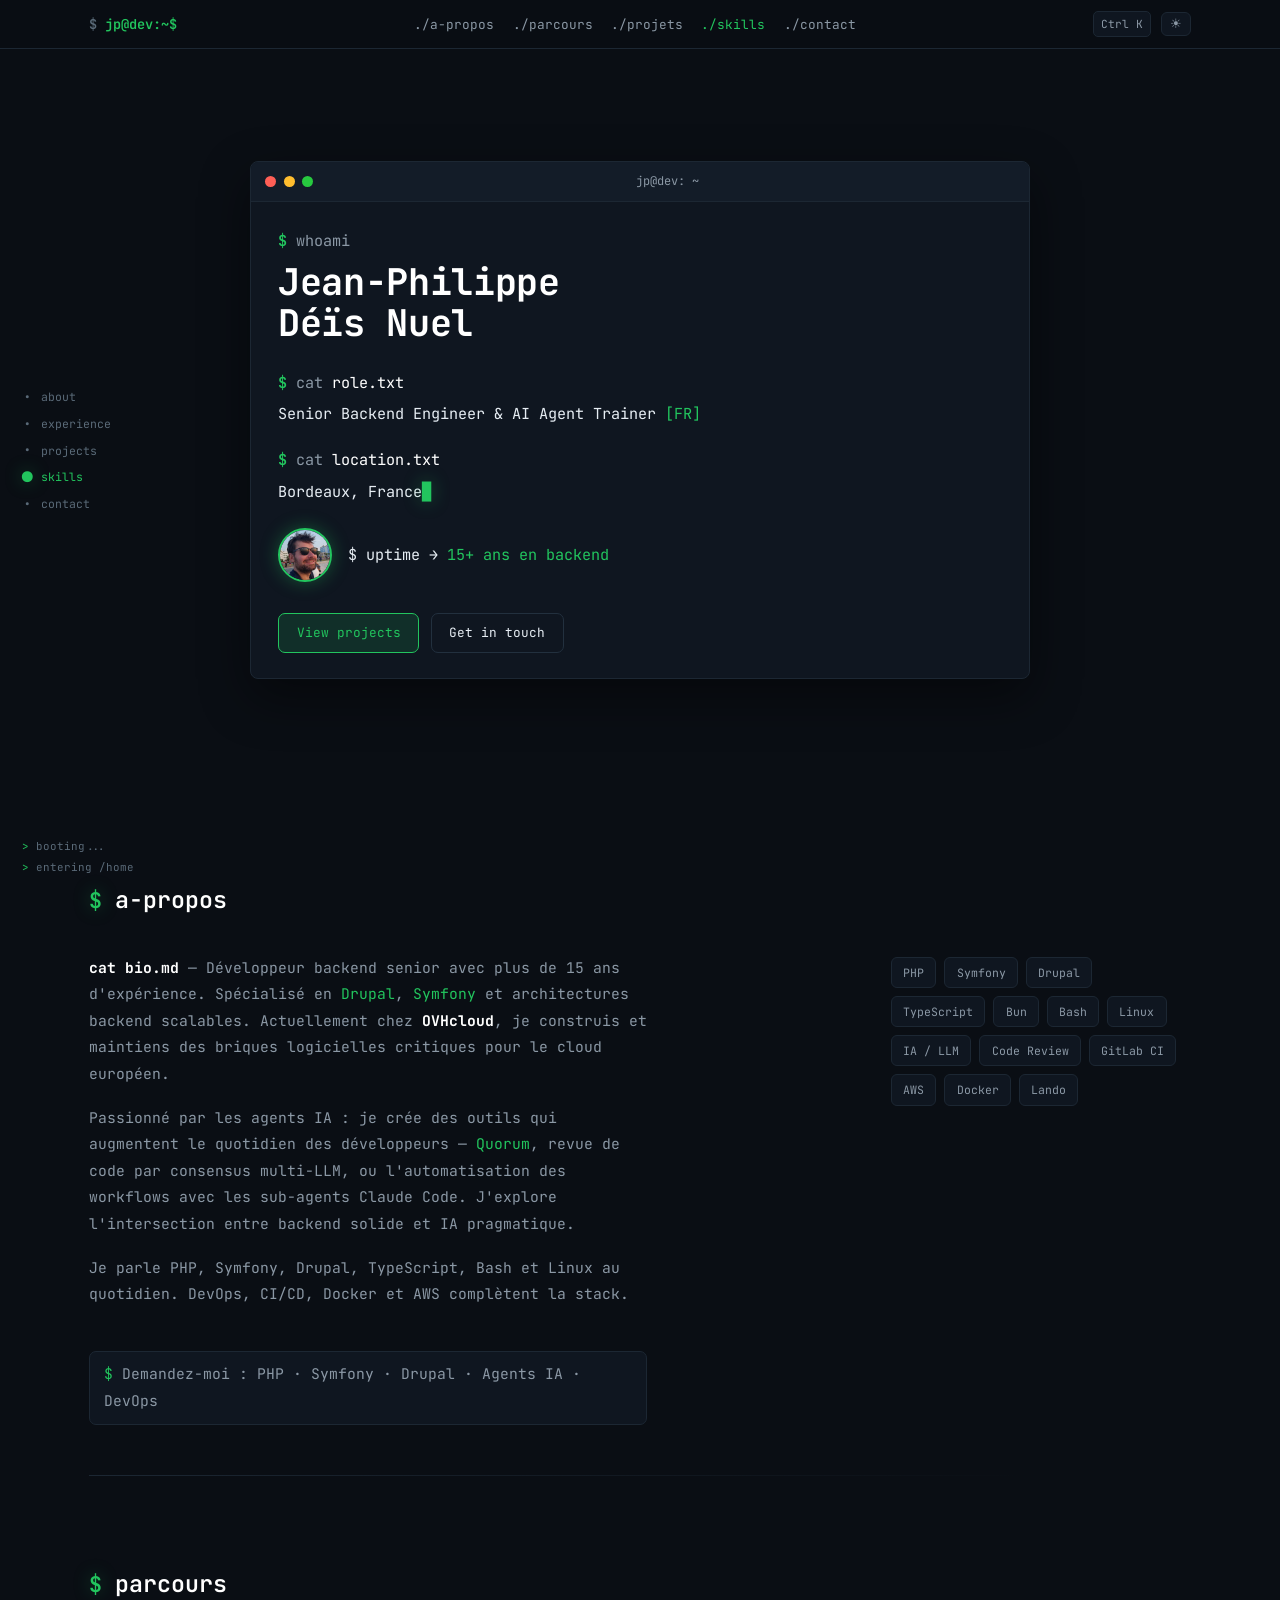
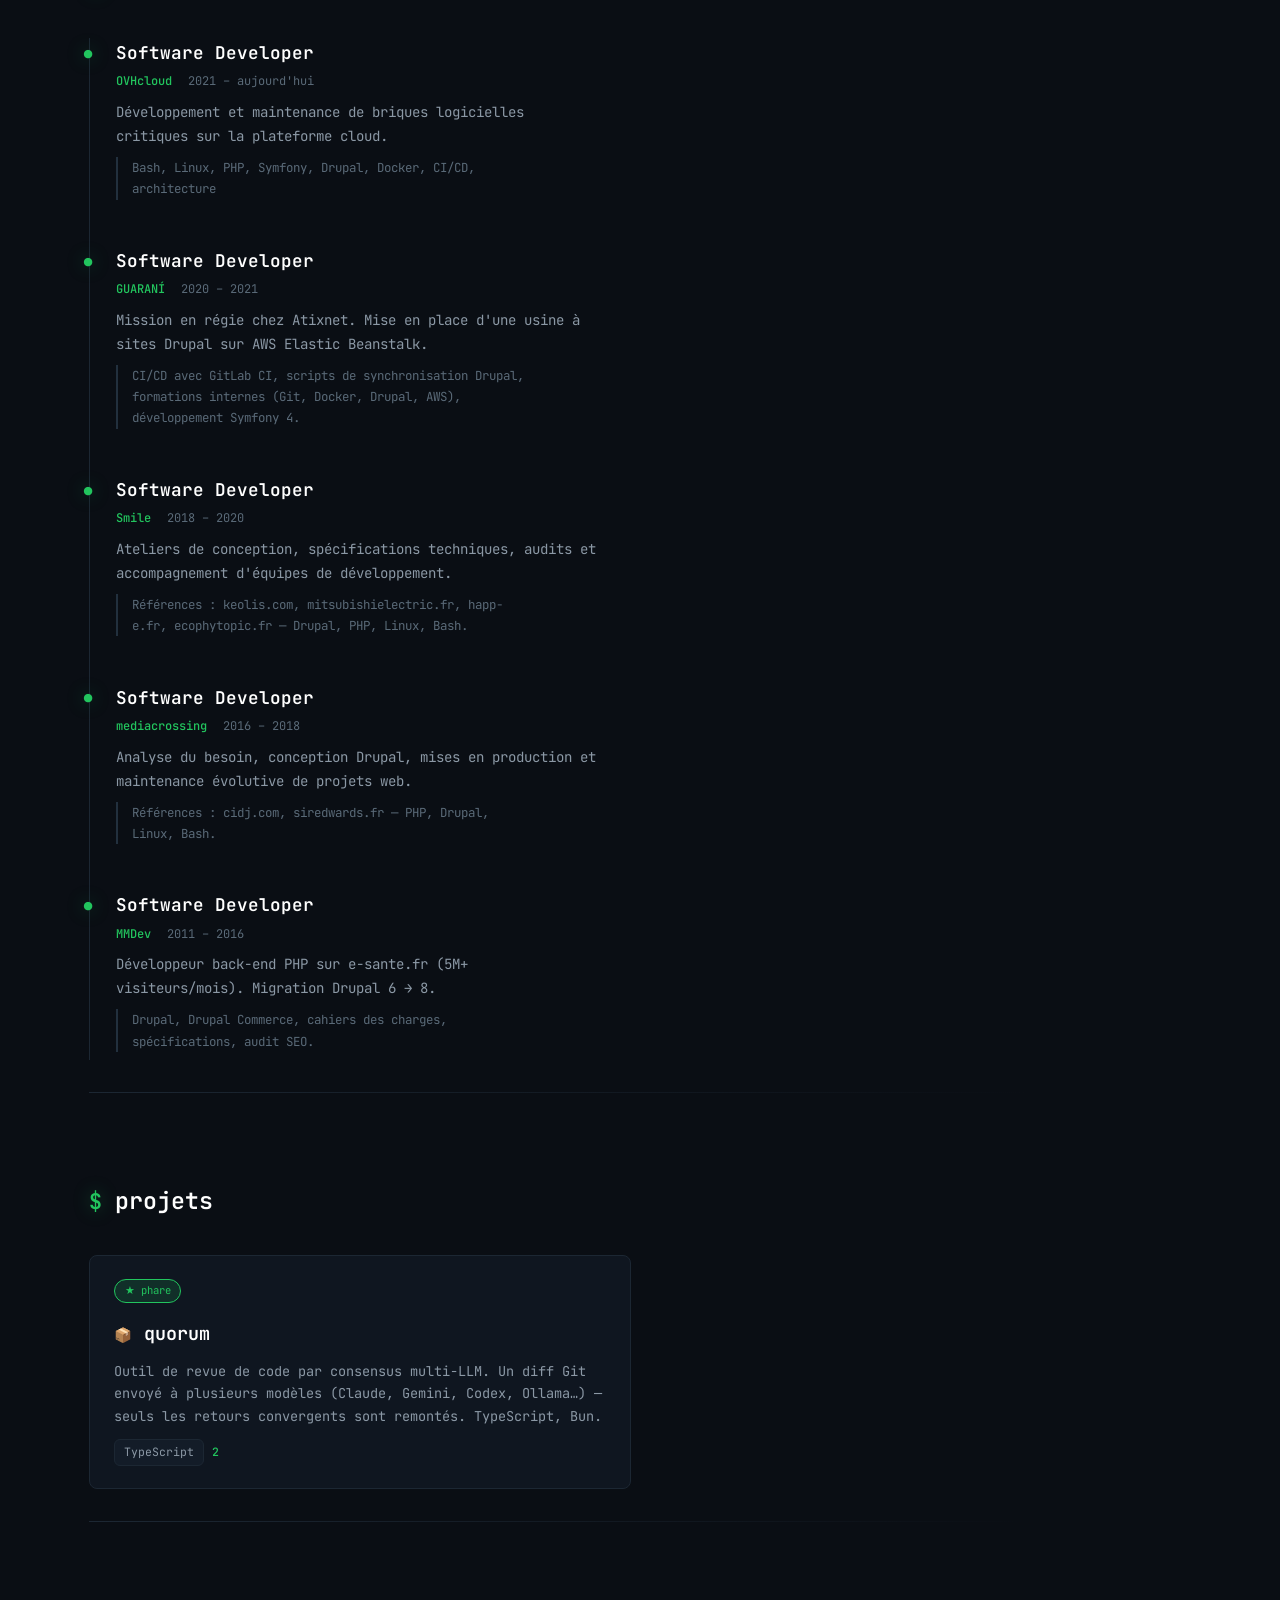
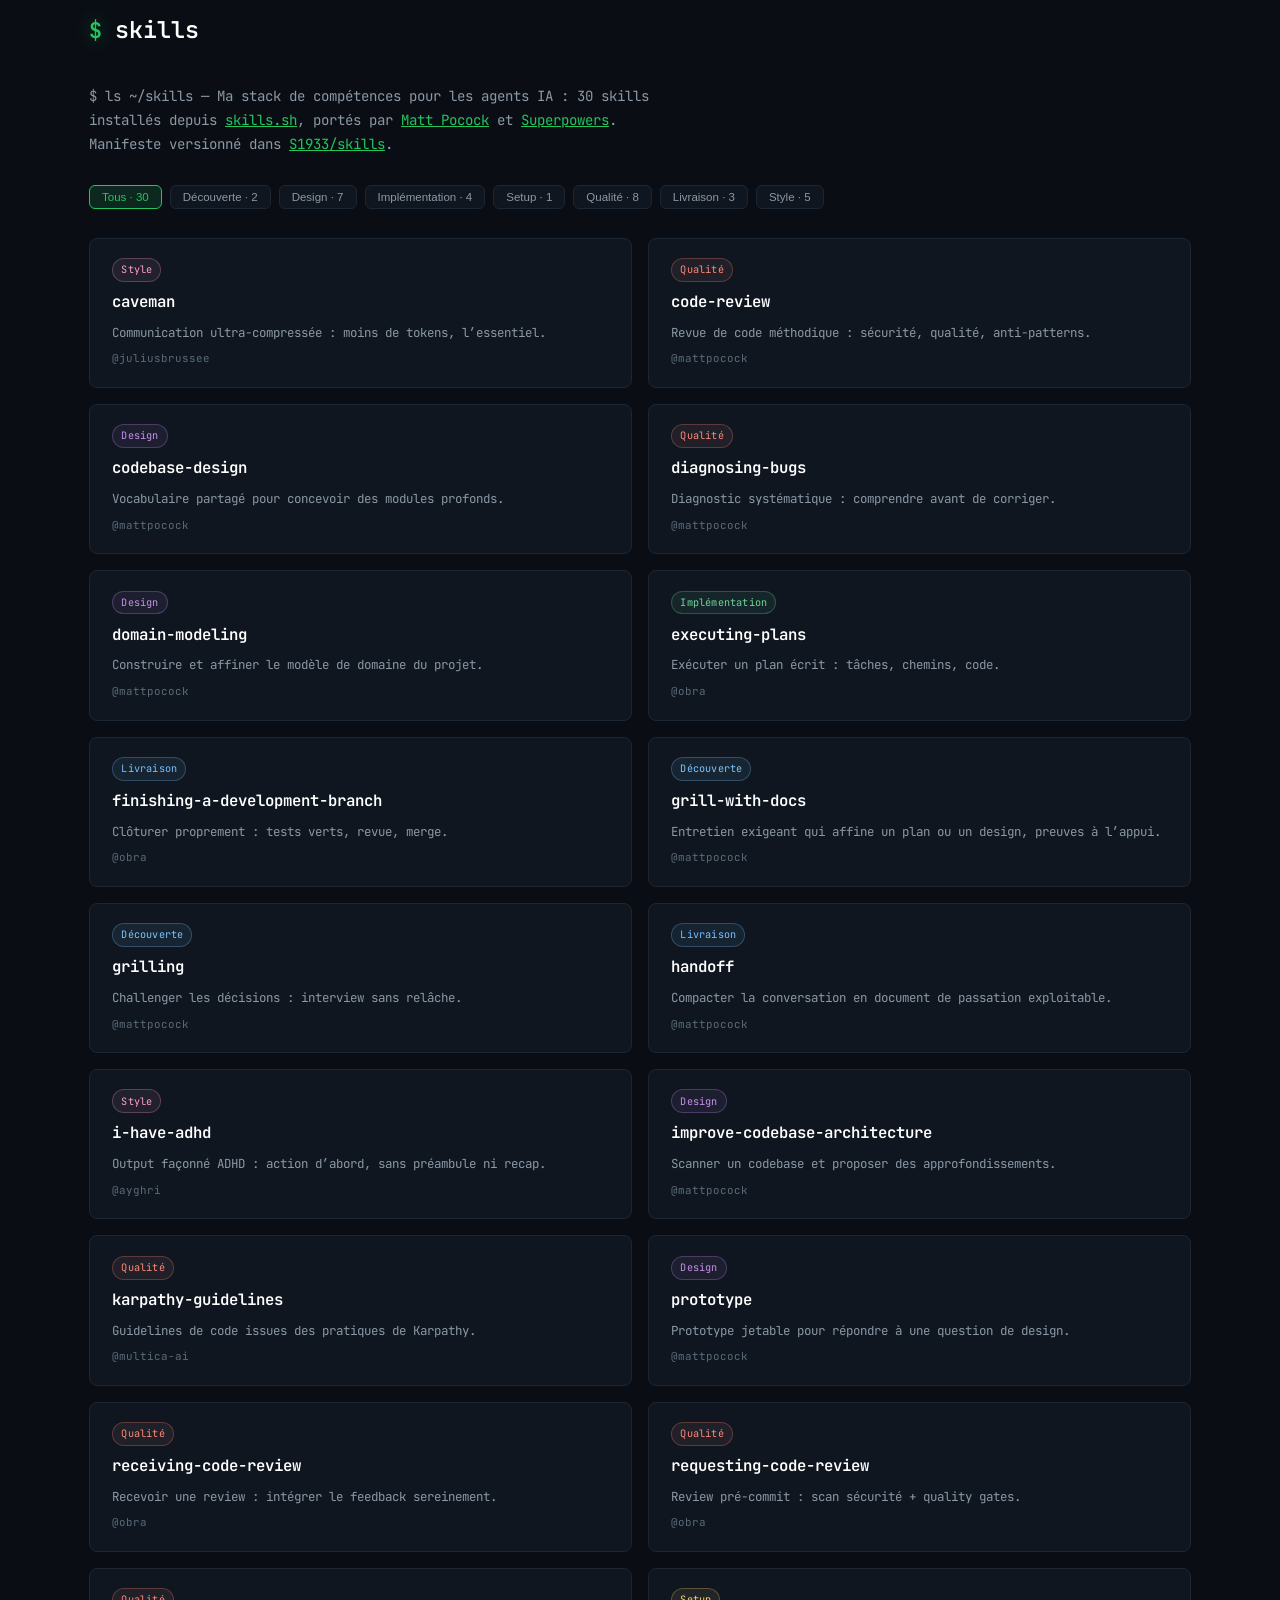
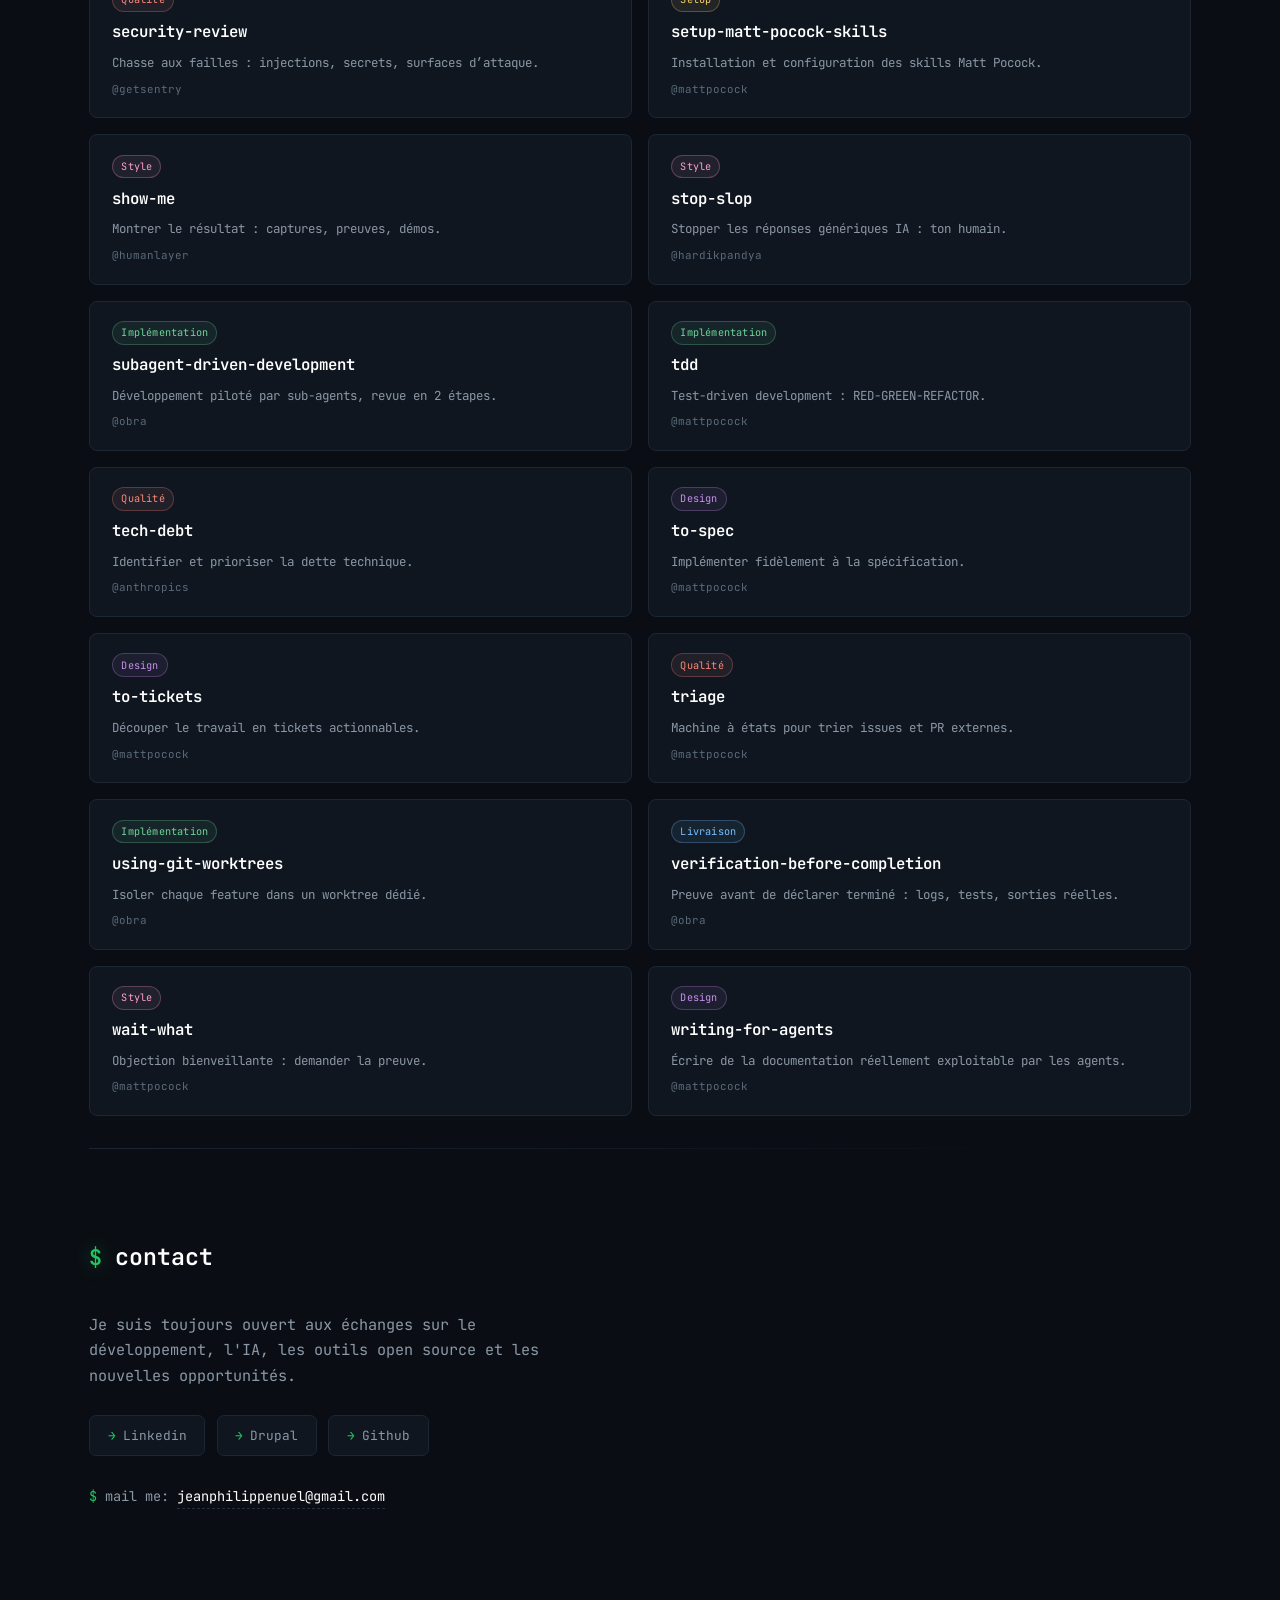
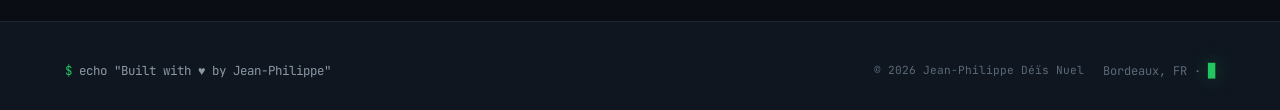
==== commit c8091c58: "fix(theme): apply dark before first paint + bump cache-busters - Inline script in <head> applies sto" ====
--- a/index.html
+++ b/index.html
@@ -9,10 +9,19 @@
   <link rel="preconnect" href="https://fonts.googleapis.com">
   <link rel="preconnect" href="https://fonts.gstatic.com" crossorigin>
   <link href="https://fonts.googleapis.com/css2?family=JetBrains+Mono:wght@400;500;600;700&display=swap" rel="stylesheet">
-  <link rel="stylesheet" href="assets/css/style.css?v=20260830c">
+  <link rel="stylesheet" href="assets/css/style.css?v=20260830d">
   <link rel="icon" href="data:image/svg+xml,<svg xmlns='http://www.w3.org/2000/svg' viewBox='0 0 100 100'><text y='.9em' font-size='90'>🦞</text></svg>">
 </head>
 <body>
+  <script>
+    // Apply stored theme before first paint to avoid flash; dark is default.
+    (function () {
+      try {
+        var t = localStorage.getItem('portfolio-theme');
+        document.documentElement.setAttribute('data-theme', t || 'dark');
+      } catch (e) { document.documentElement.setAttribute('data-theme', 'dark'); }
+    })();
+  </script>
   <nav>
     <div class="nav-inner">
       <a class="nav-brand" href="#top"><span class="prompt-dollar">$</span> jp@dev:~$</a>
@@ -204,6 +213,6 @@
     </div>
   </footer>
 
-  <script src="assets/js/main.js?v=20260830"></script>
+  <script src="assets/js/main.js?v=20260831"></script>
 </body>
 </html>
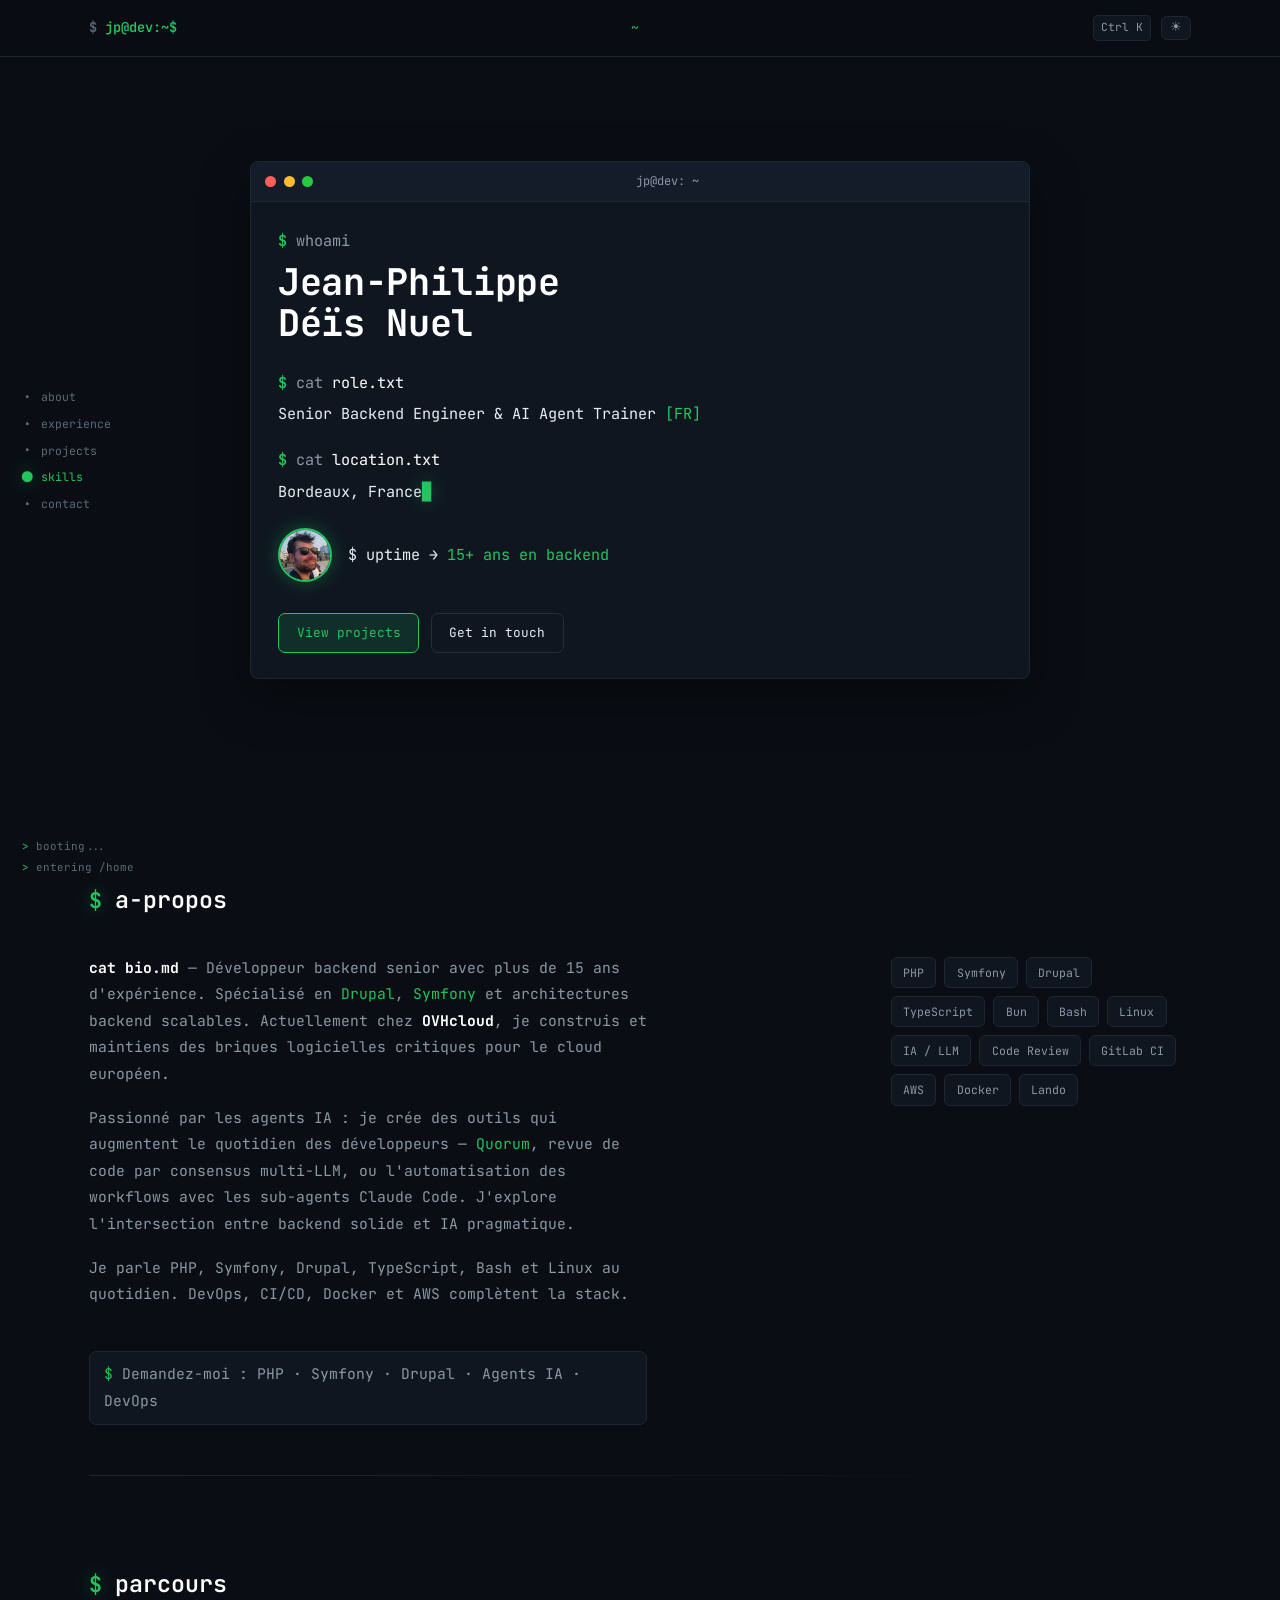
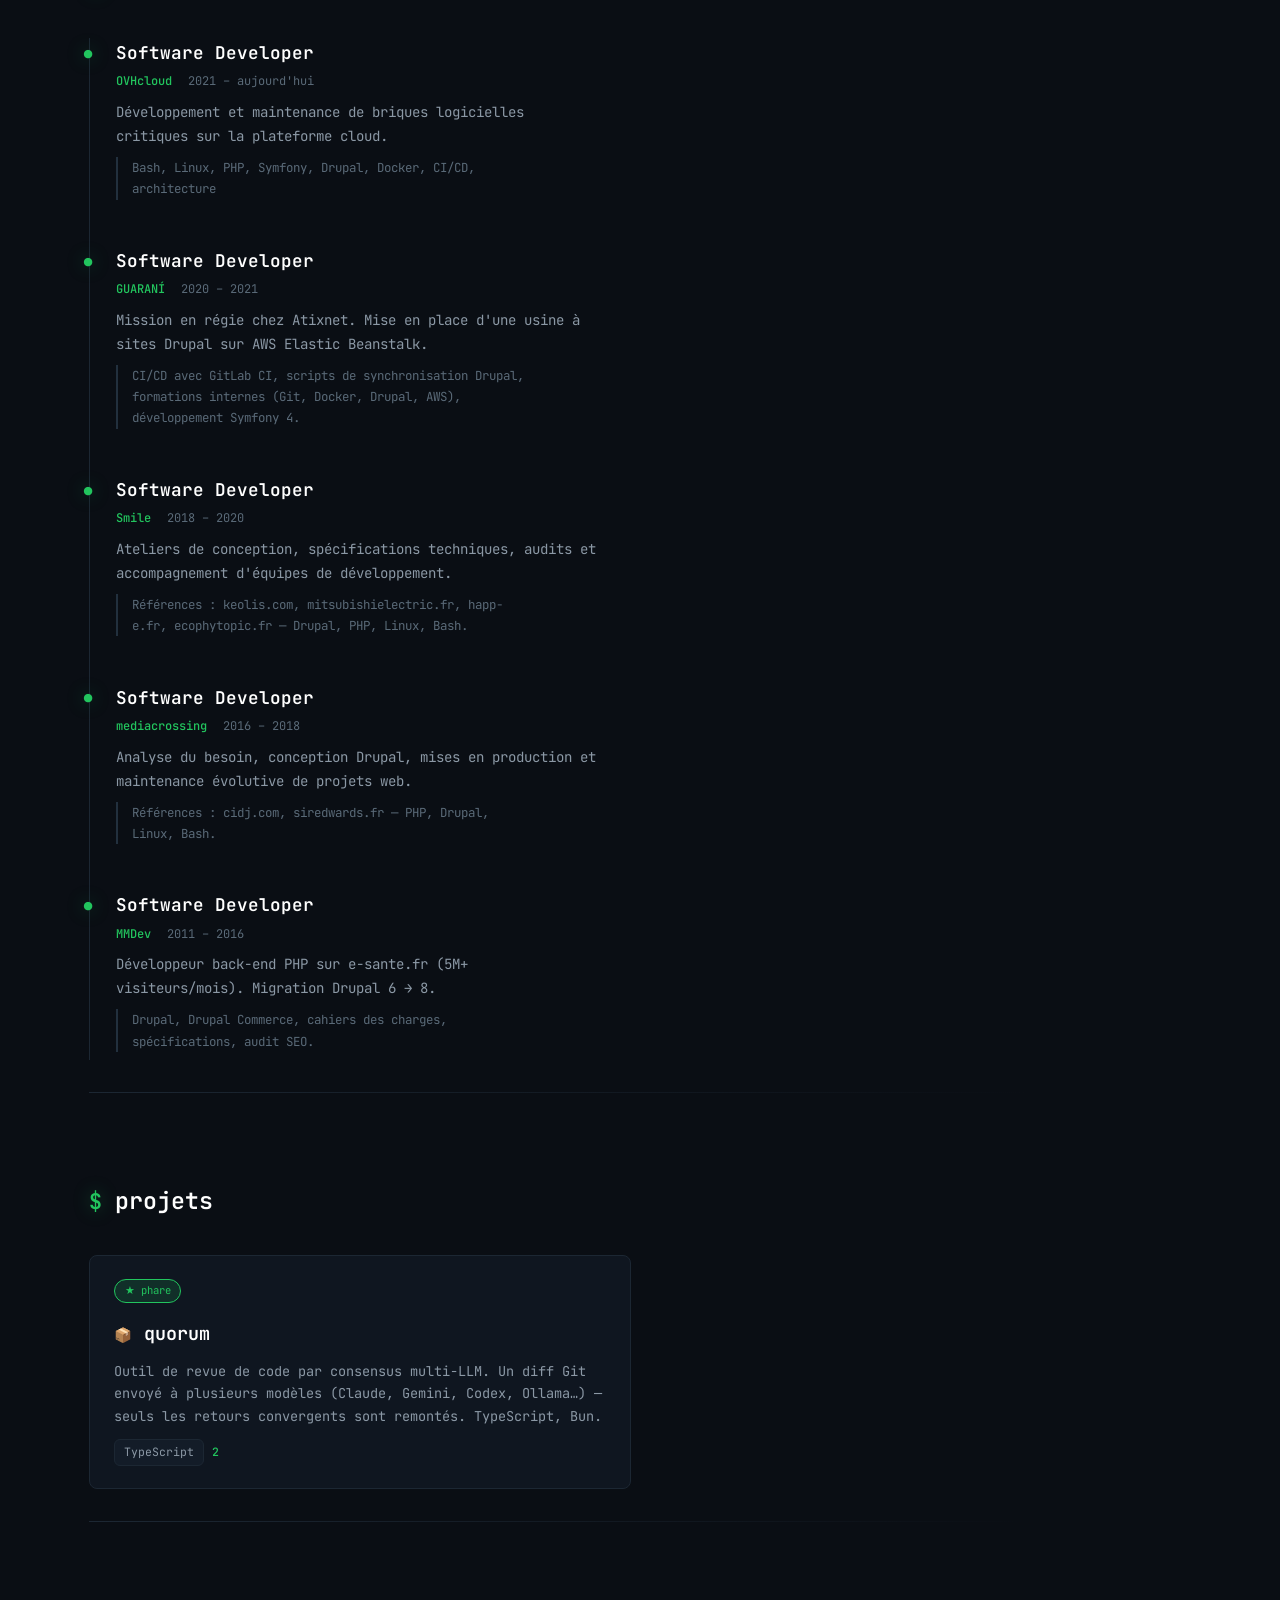
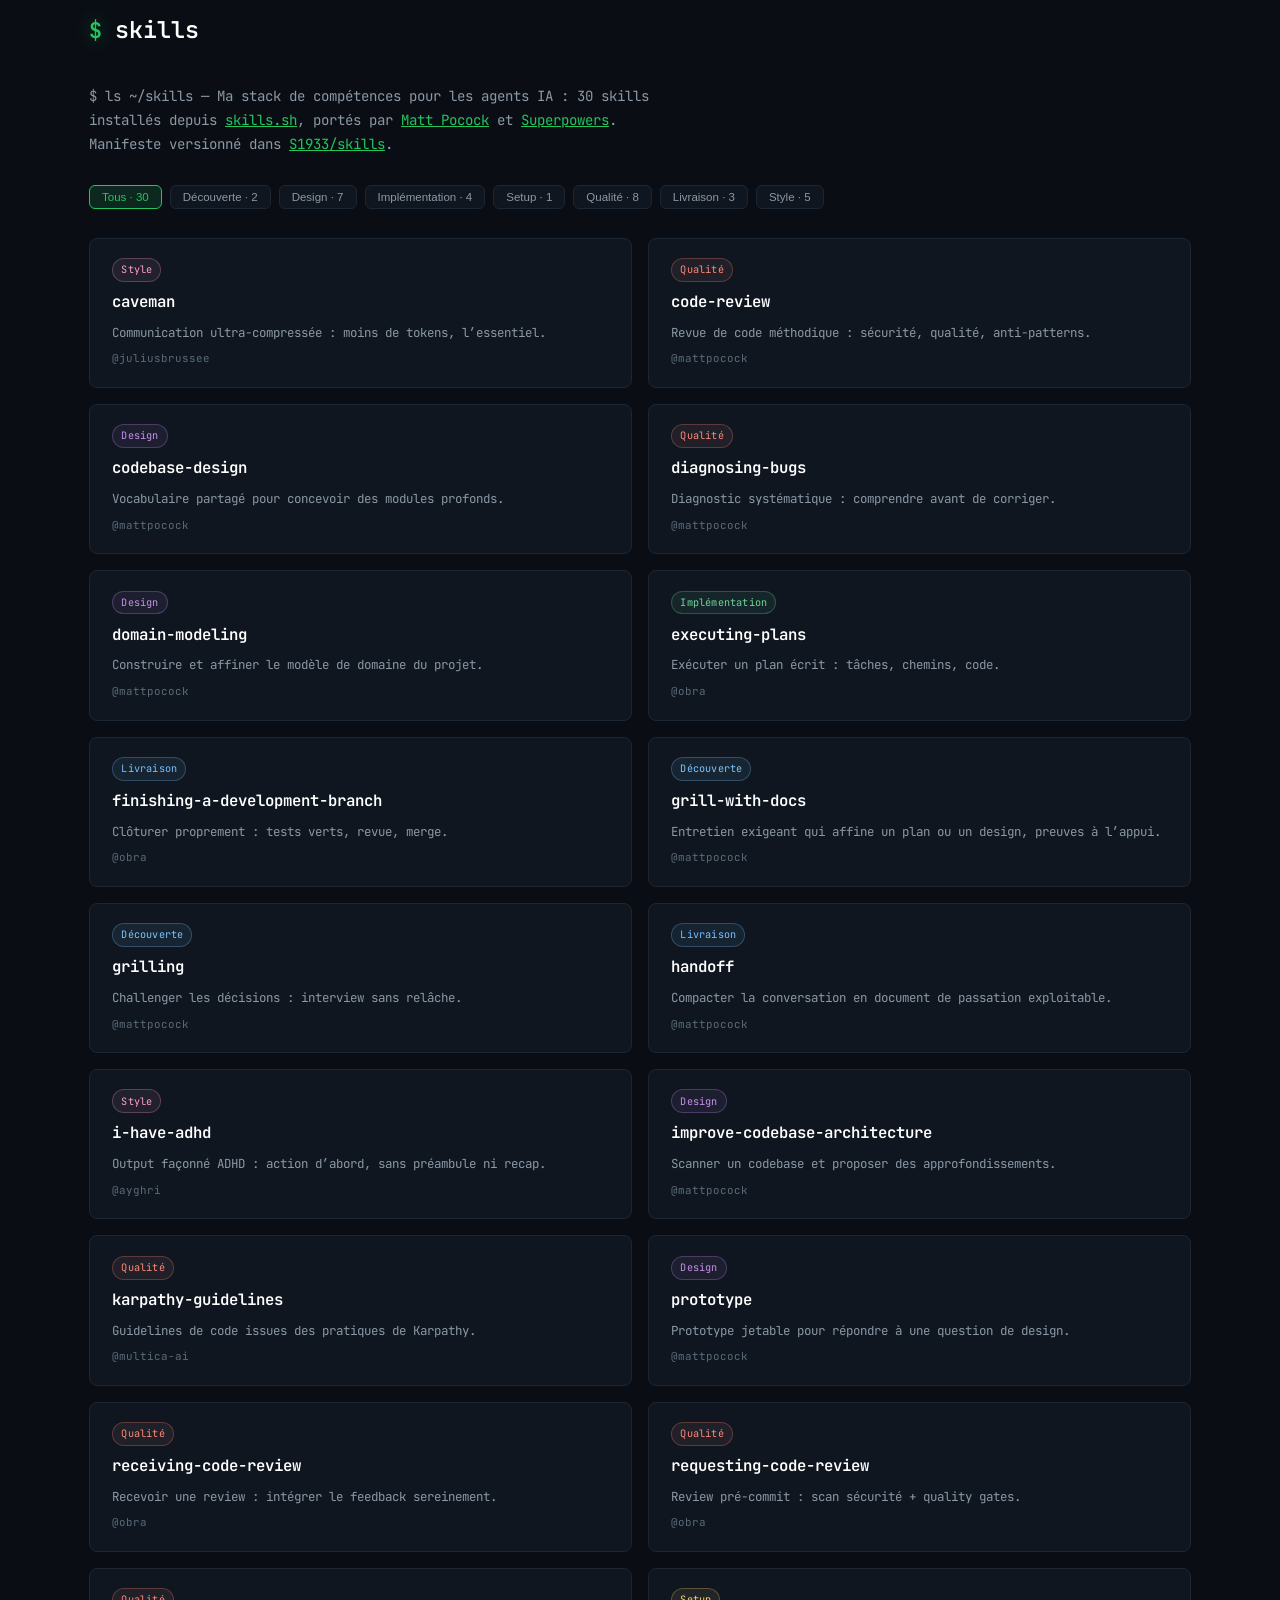
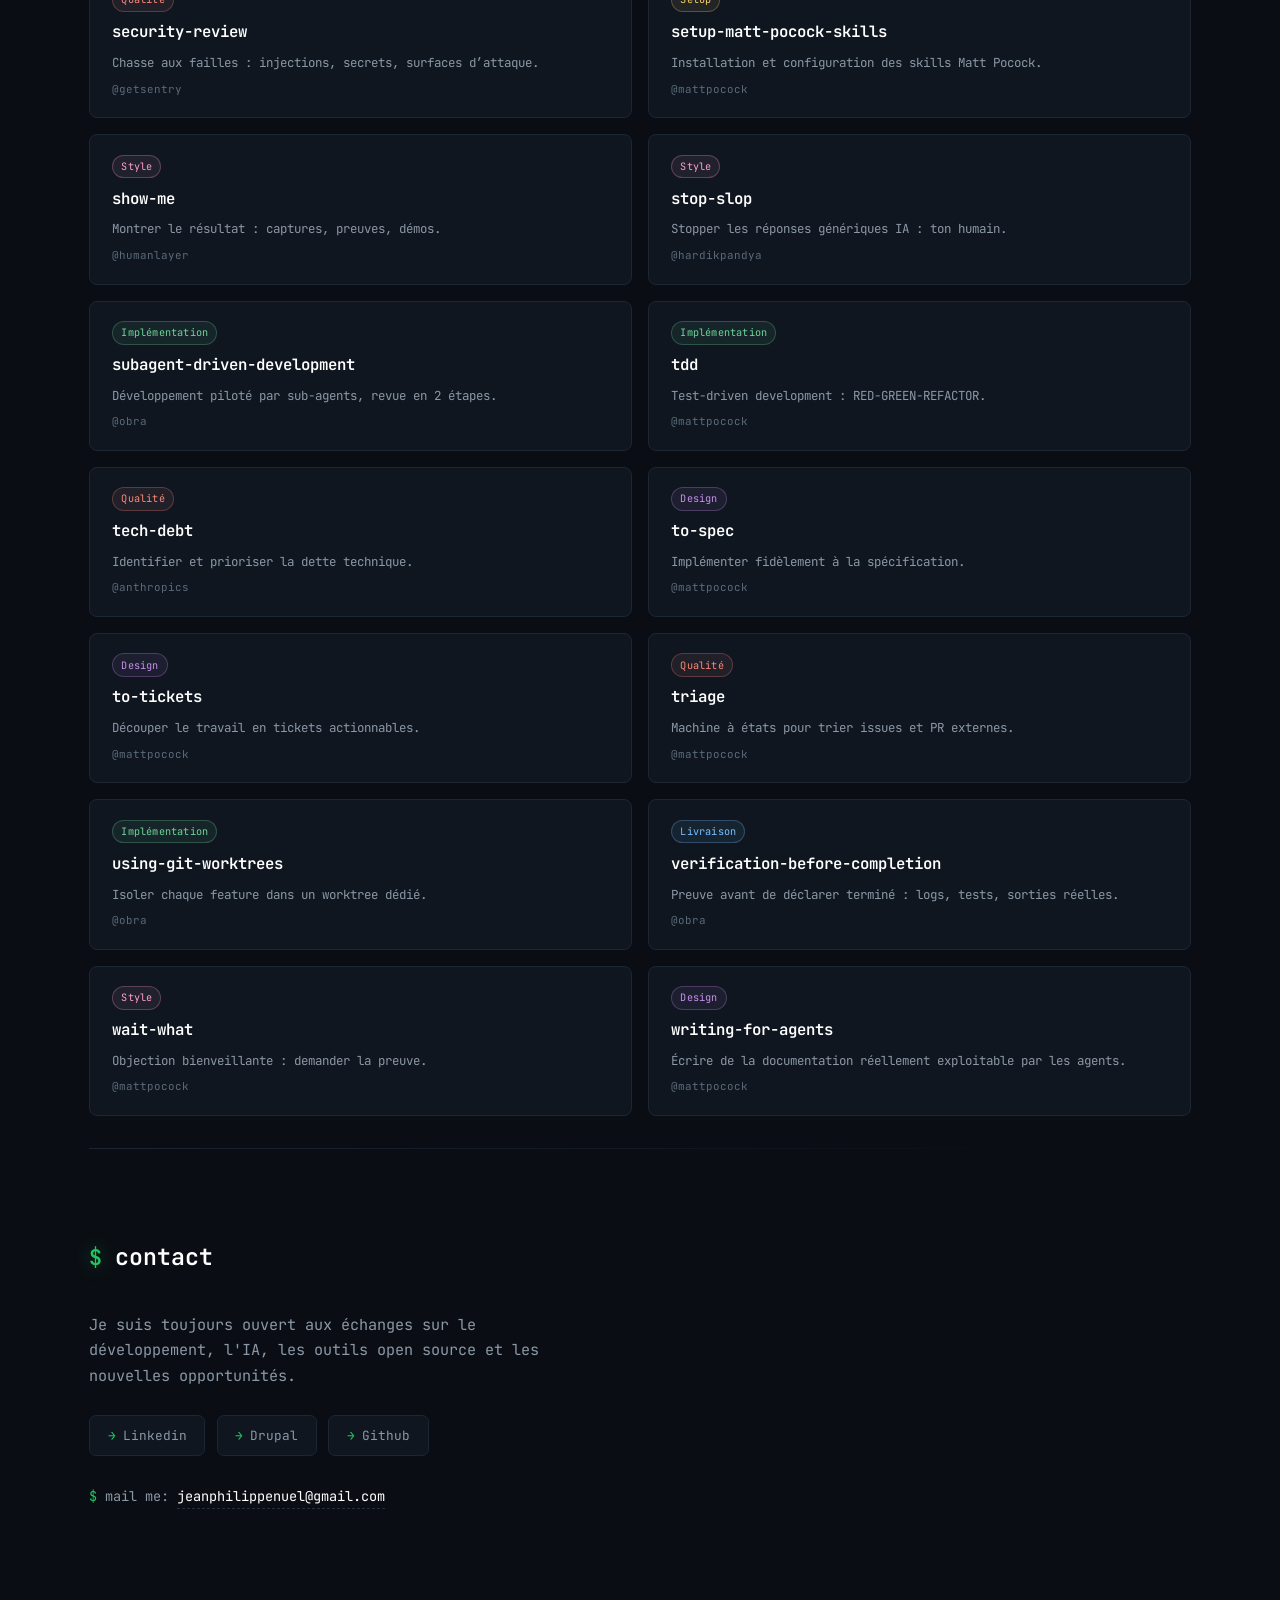
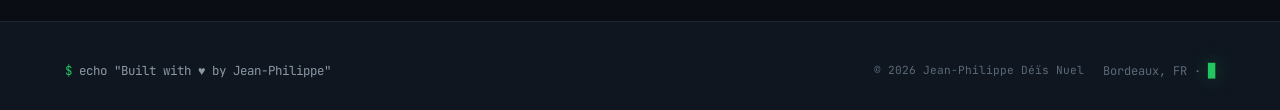
==== commit 9be74143: "feat(nav): single dynamic menu item tracking the active section - Replace the 5-link nav with one '." ====
--- a/index.html
+++ b/index.html
@@ -9,7 +9,7 @@
   <link rel="preconnect" href="https://fonts.googleapis.com">
   <link rel="preconnect" href="https://fonts.gstatic.com" crossorigin>
   <link href="https://fonts.googleapis.com/css2?family=JetBrains+Mono:wght@400;500;600;700&display=swap" rel="stylesheet">
-  <link rel="stylesheet" href="assets/css/style.css?v=20260830d">
+  <link rel="stylesheet" href="assets/css/style.css?v=20260831a">
   <link rel="icon" href="data:image/svg+xml,<svg xmlns='http://www.w3.org/2000/svg' viewBox='0 0 100 100'><text y='.9em' font-size='90'>🦞</text></svg>">
 </head>
 <body>
@@ -25,13 +25,7 @@
   <nav>
     <div class="nav-inner">
       <a class="nav-brand" href="#top"><span class="prompt-dollar">$</span> jp@dev:~$</a>
-      <ul class="nav-links">
-        <li><a href="#about" data-spy>./a-propos</a></li>
-        <li><a href="#experience" data-spy>./parcours</a></li>
-        <li><a href="#projects" data-spy>./projets</a></li>
-        <li><a href="#skills" data-spy>./skills</a></li>
-        <li><a href="#contact" data-spy>./contact</a></li>
-      </ul>
+      <a class="nav-current" id="nav-current" href="#about">./a-propos</a>
       <div class="nav-right">
         <span class="kbd">Ctrl K</span>
         <button id="theme-toggle" class="theme-toggle" title="Lite mode"><span class="theme-icon">☀</span></button>
@@ -213,6 +207,6 @@
     </div>
   </footer>
 
-  <script src="assets/js/main.js?v=20260831"></script>
+  <script src="assets/js/main.js?v=20260831a"></script>
 </body>
 </html>
--- a/assets/css/style.css
+++ b/assets/css/style.css
@@ -84,23 +84,17 @@
   white-space: nowrap;
 }
 .nav-brand .prompt-dollar { color: var(--muted-2); }
-.nav-links {
-  display: flex;
-  list-style: none;
-  gap: 0.15rem;
-  align-items: center;
-  flex-wrap: wrap;
-}
-.nav-links a {
-  color: var(--muted);
-  text-decoration: none;
+.nav-current {
+  color: var(--accent);
+  text-decoration: none;
+  font-size: 0.8rem;
   padding: 0.3rem 0.5rem;
   border-radius: 6px;
-  font-size: 0.8rem;
-  transition: color var(--transition), background var(--transition);
-}
-.nav-links a:hover { color: var(--text-bright); background: var(--surface-2); }
-.nav-links a.active { color: var(--accent); }
+  border: 1px solid transparent;
+  white-space: nowrap;
+  transition: border-color var(--transition), background var(--transition);
+}
+.nav-current:hover { border-color: var(--border-soft); background: var(--surface-2); }
 .nav-right { display: flex; align-items: center; gap: 0.6rem; }
 .kbd {
   font-size: 0.7rem;
@@ -566,7 +560,6 @@
 @media (max-width: 800px) {
   .projects-grid, .skills-grid { grid-template-columns: 1fr; }
   .about-grid { grid-template-columns: 1fr; gap: 2rem; }
-  .nav-links a { padding: 0.25rem 0.4rem; font-size: 0.72rem; }
   .kbd { display: none; }
   .terminal-body { padding: 1.2rem 1.1rem; }
   h1.terminal-name { font-size: 1.7rem; }
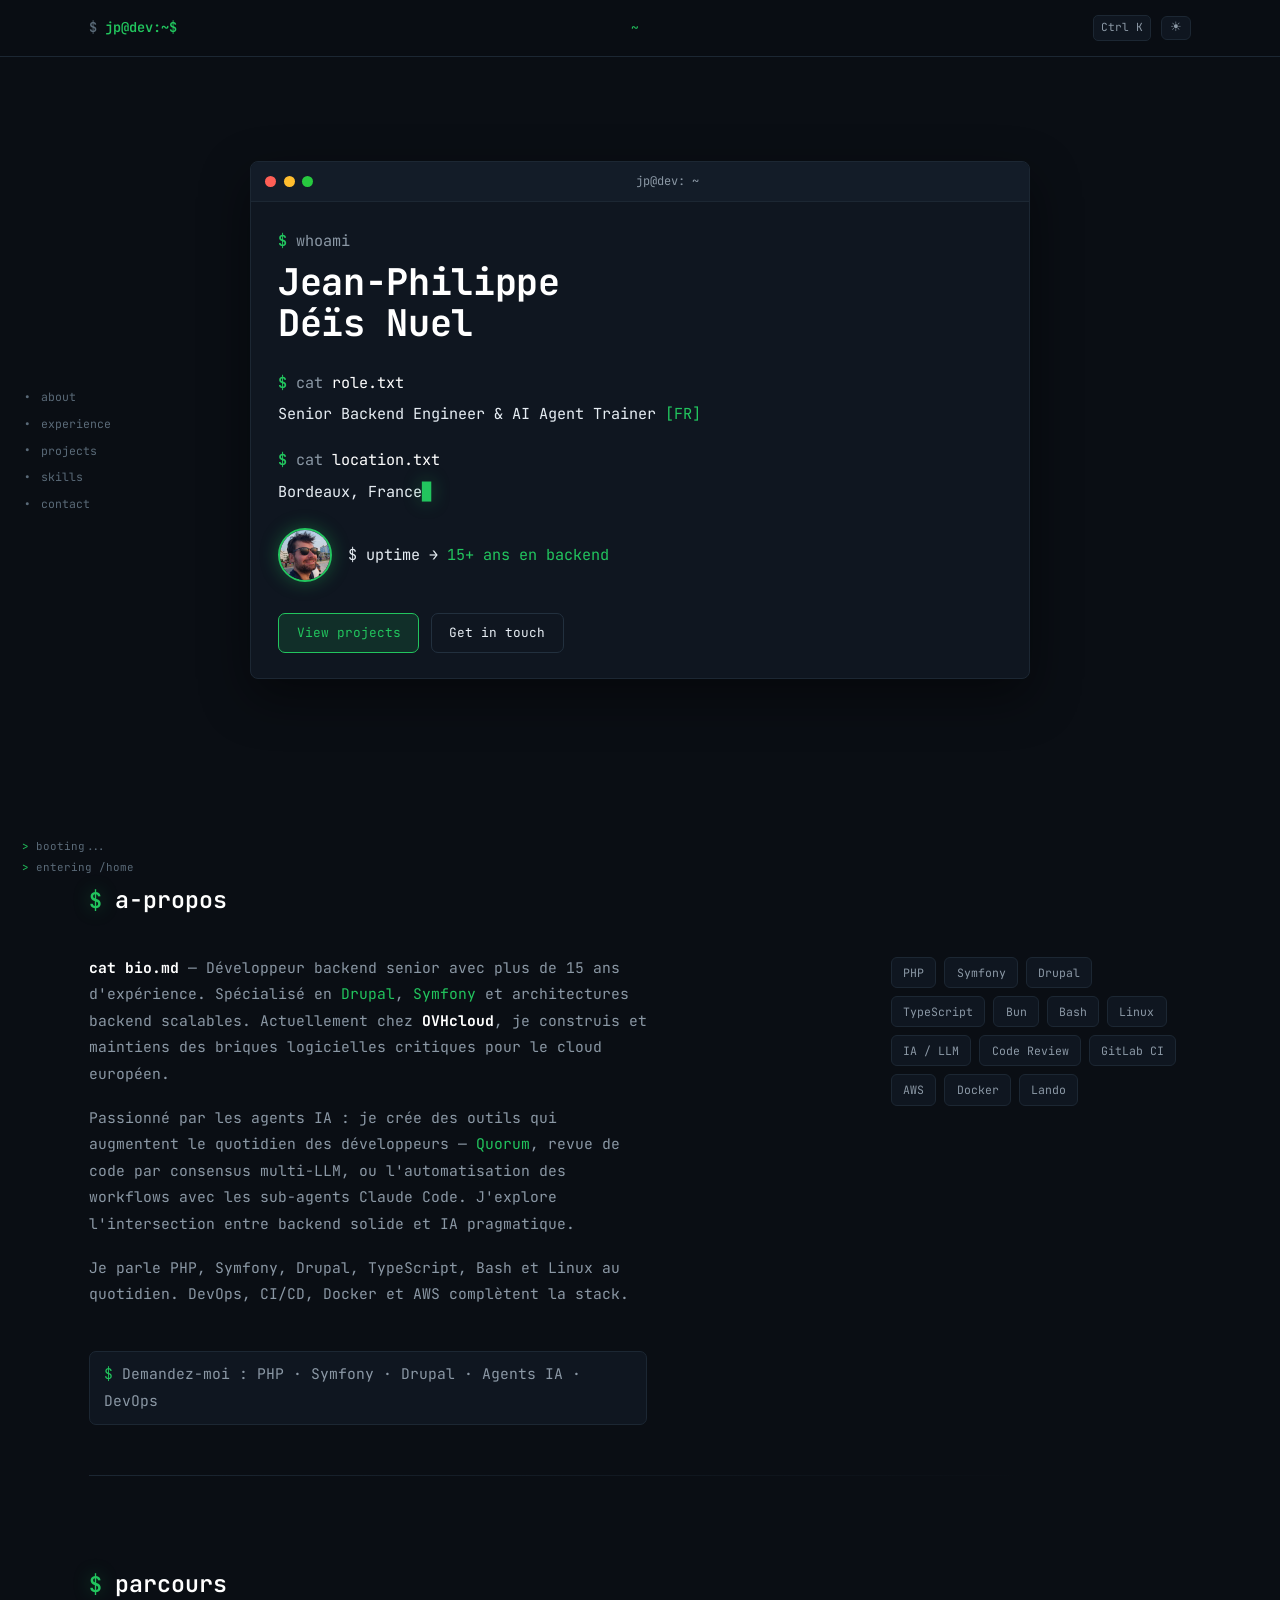
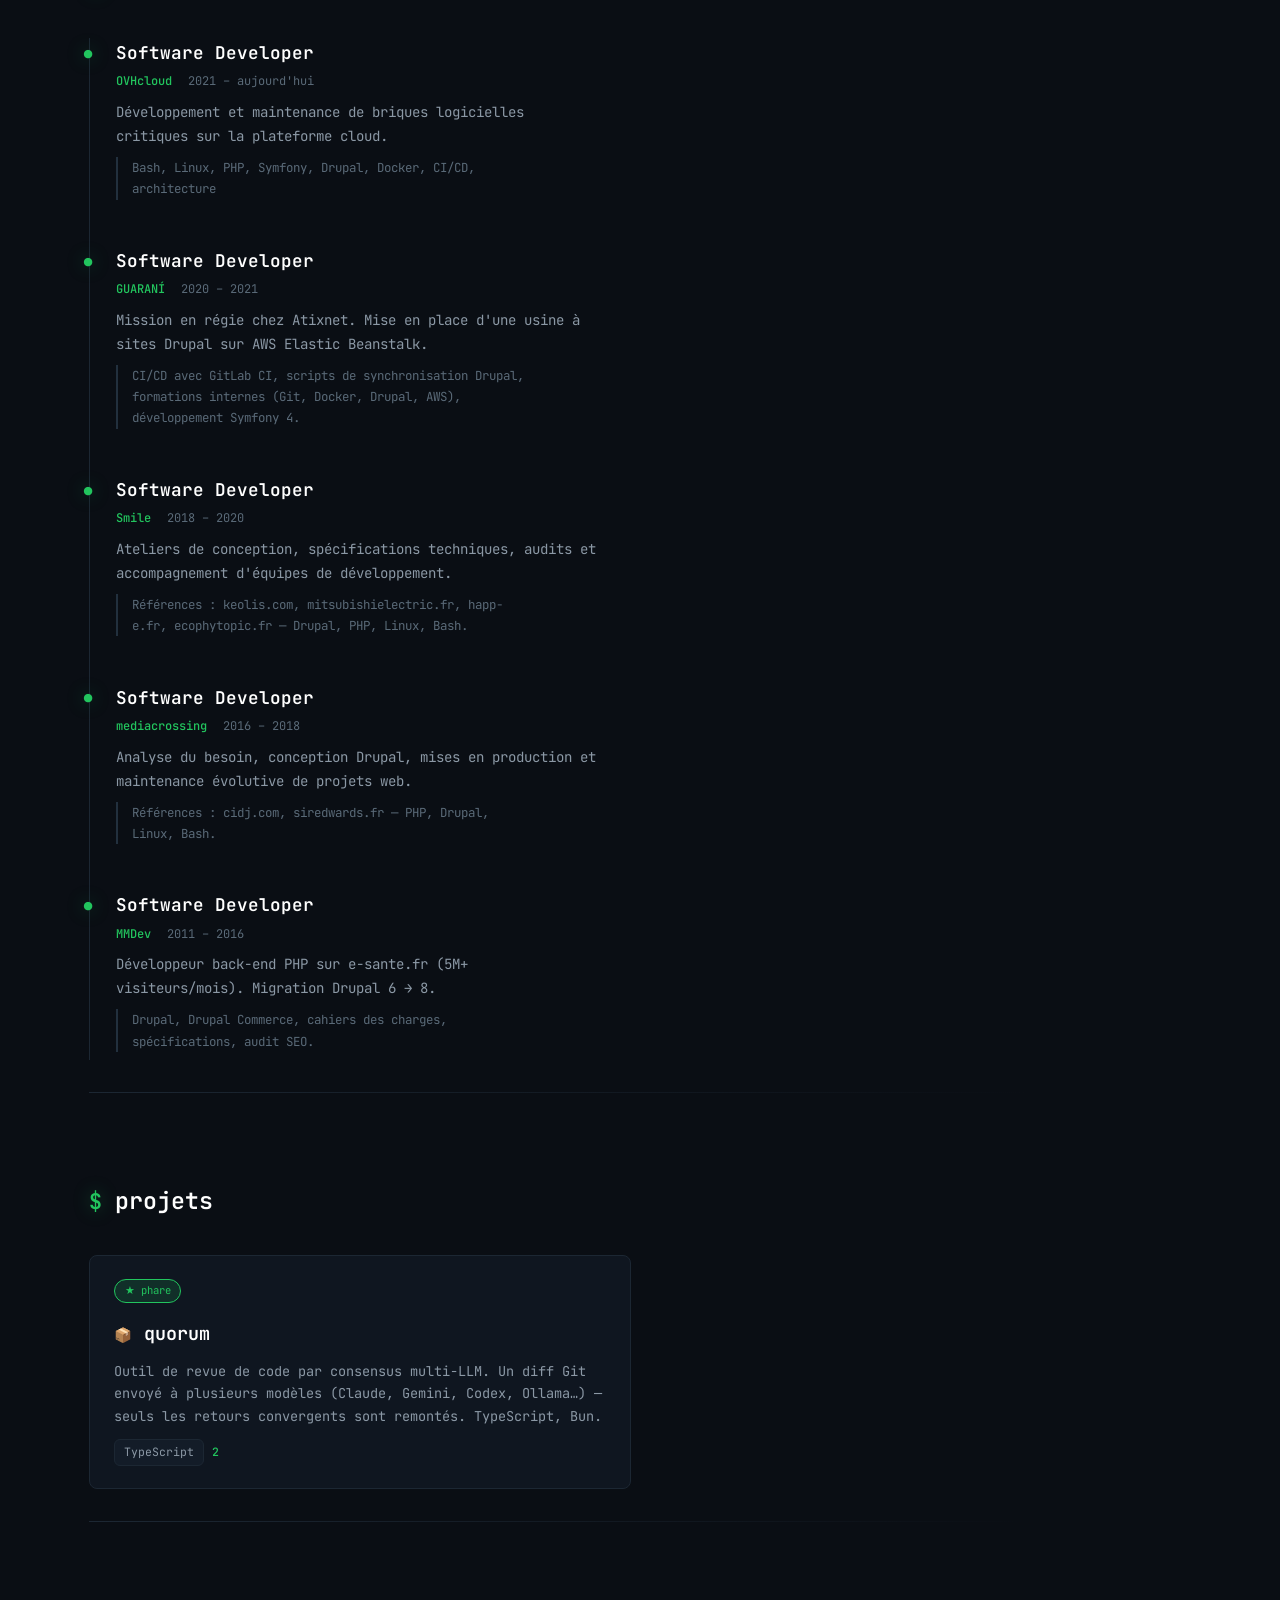
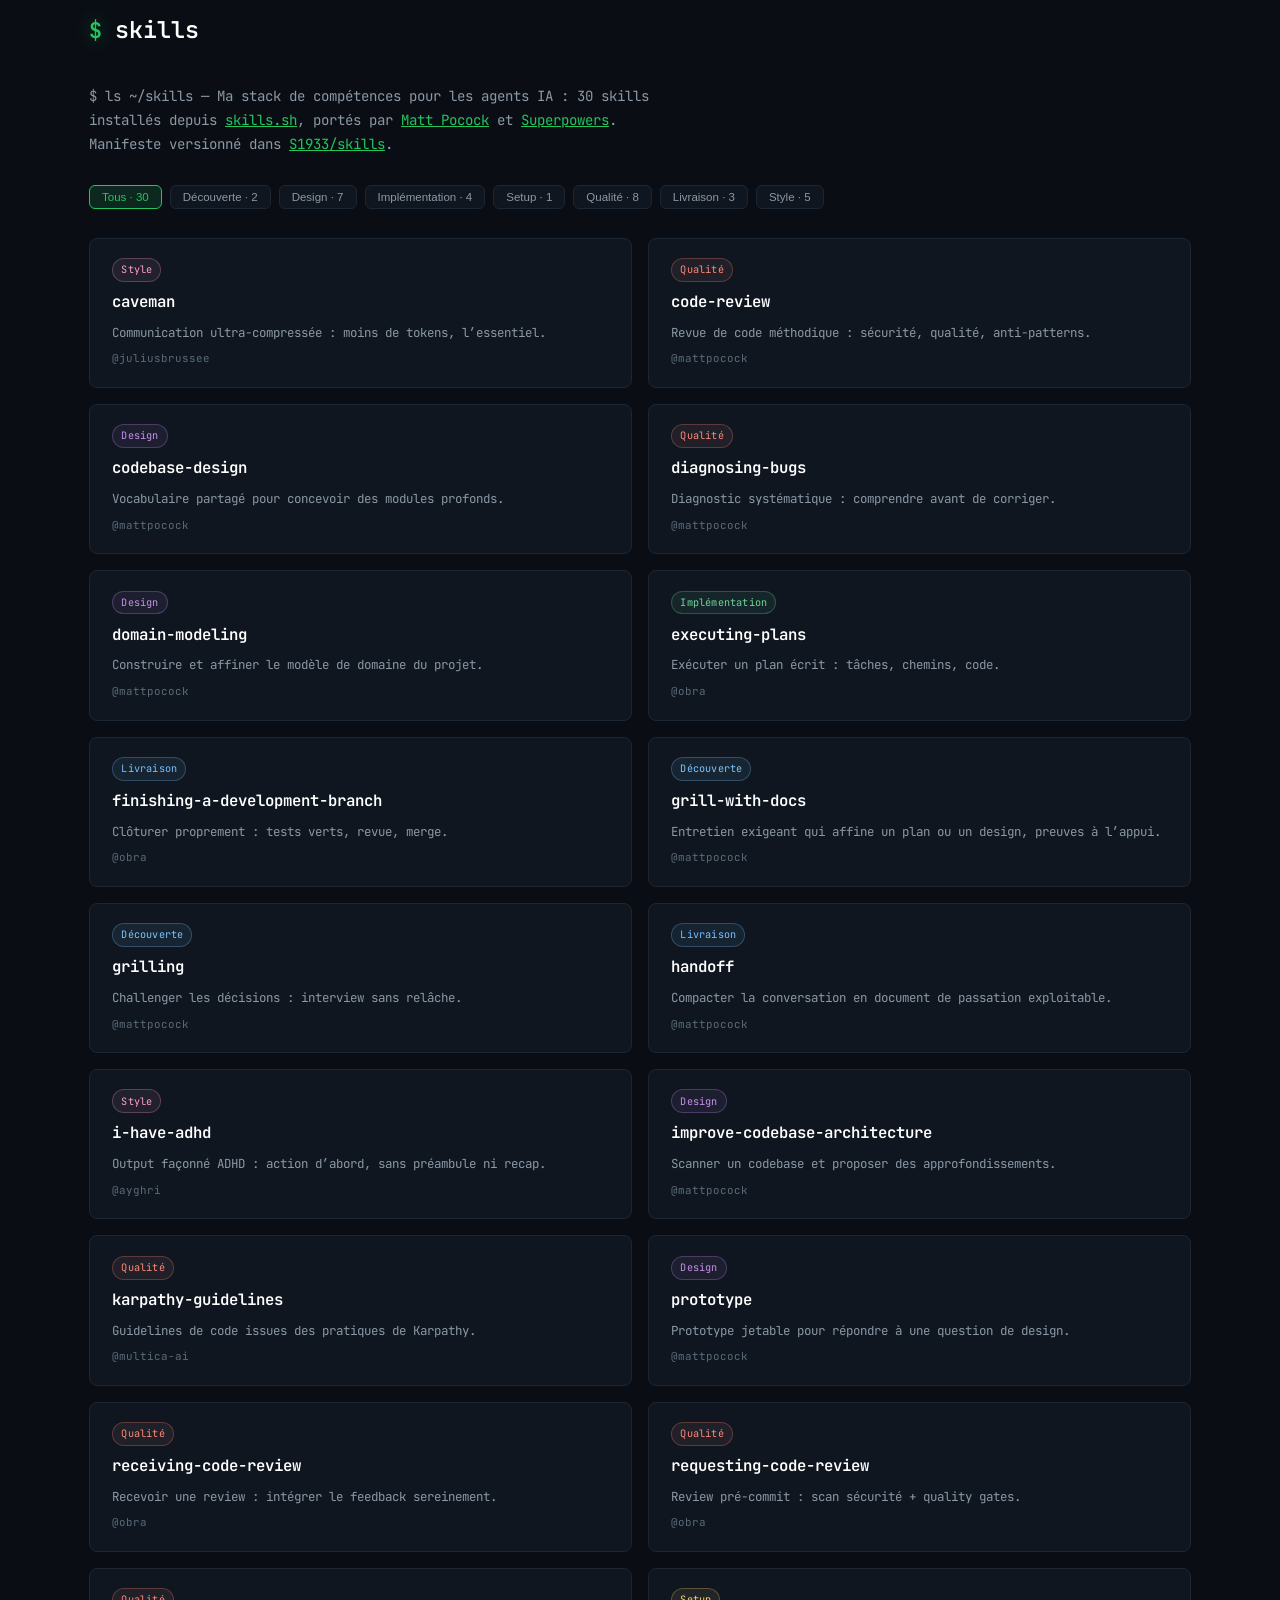
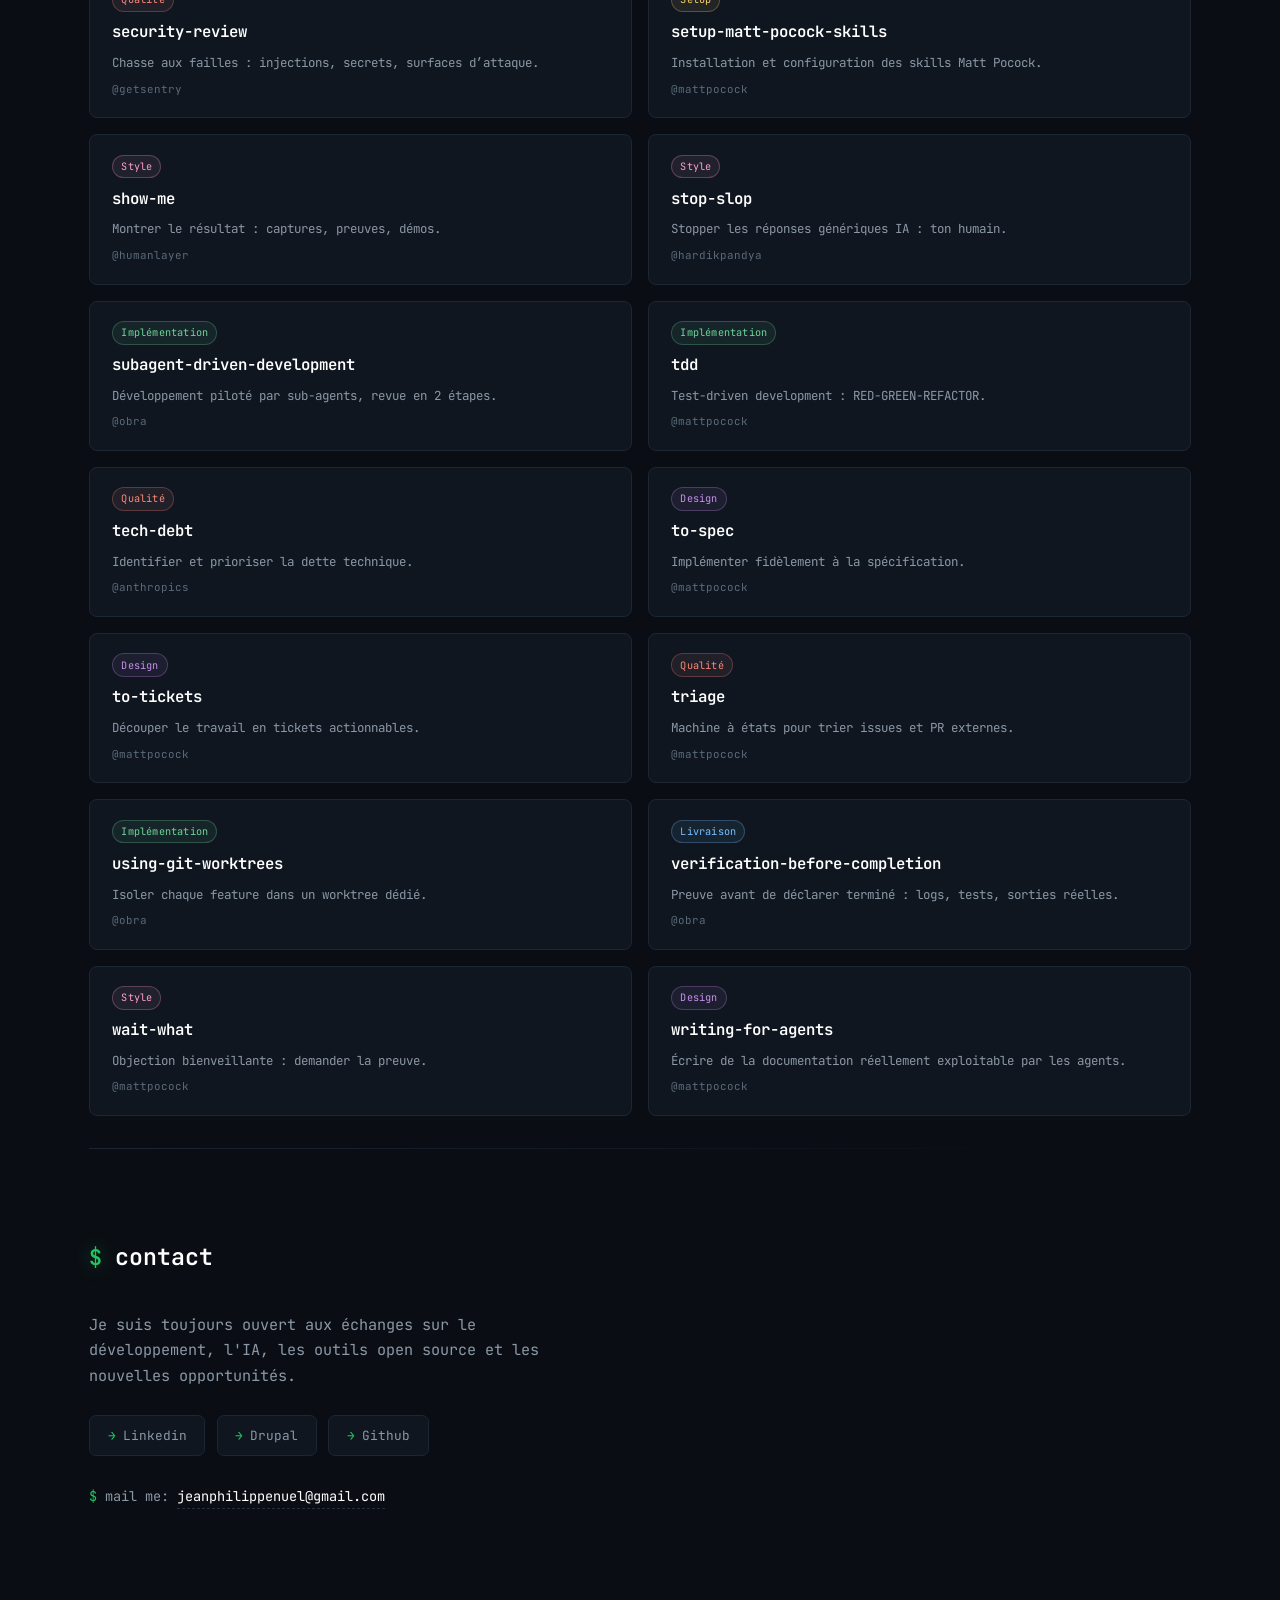
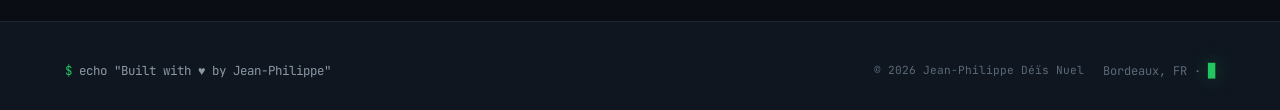
==== commit fca50674: "fix(nav): geometric scroll-spy for the single nav item IntersectionObserver with a narrow rootMargin" ====
--- a/index.html
+++ b/index.html
@@ -207,6 +207,6 @@
     </div>
   </footer>
 
-  <script src="assets/js/main.js?v=20260831a"></script>
+  <script src="assets/js/main.js?v=20260831b"></script>
 </body>
 </html>
